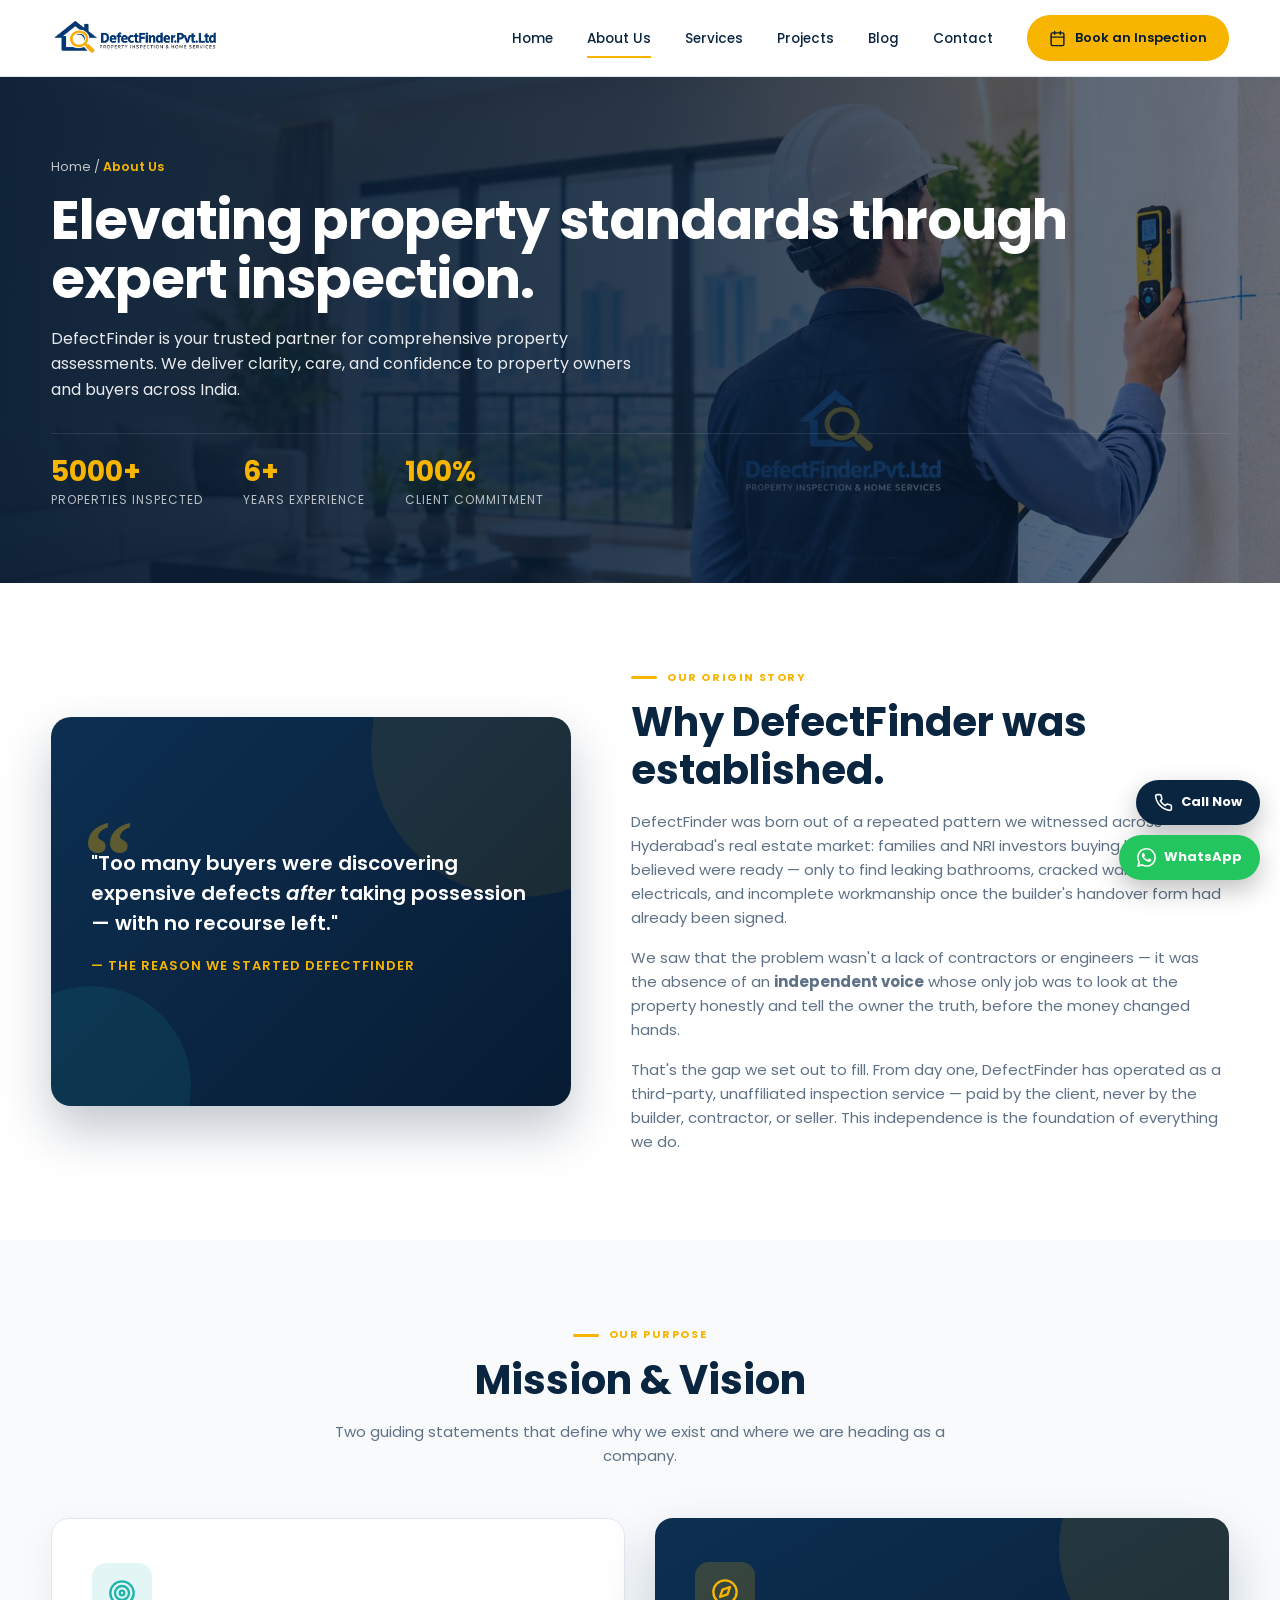
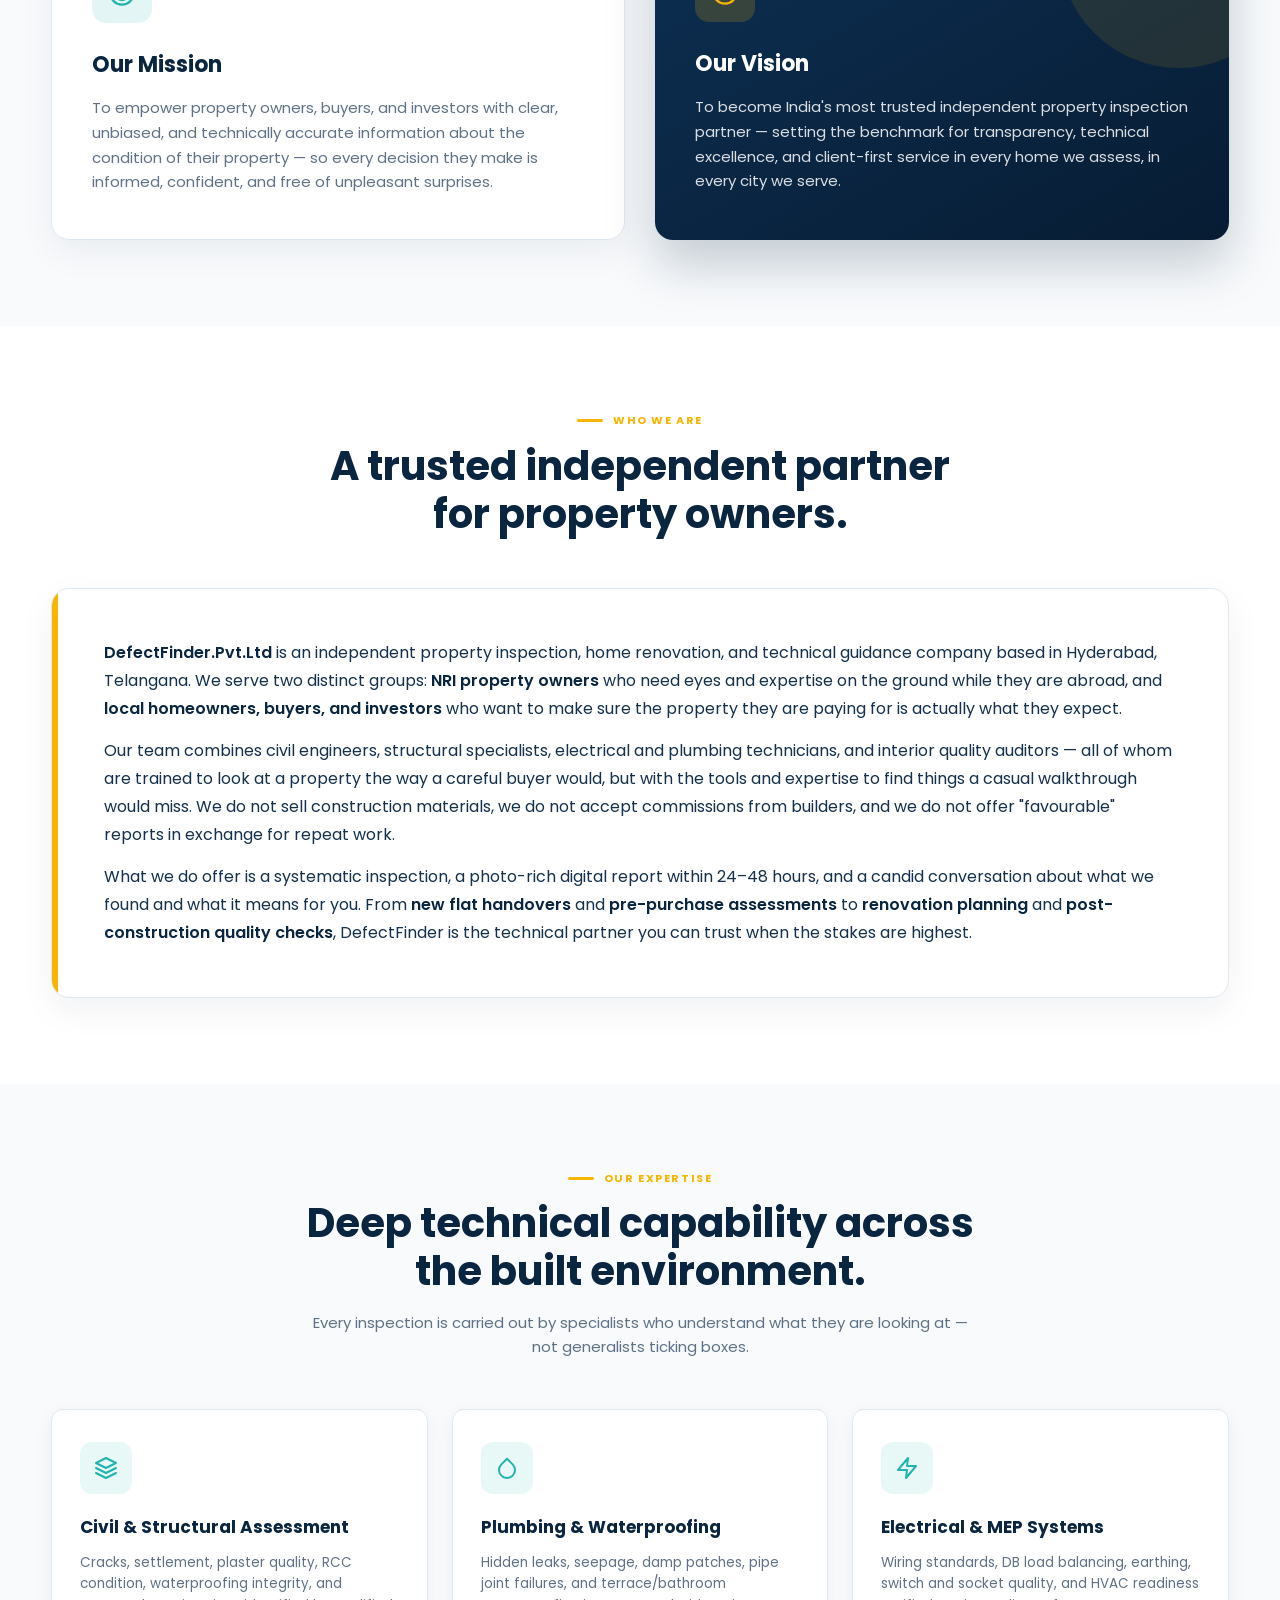
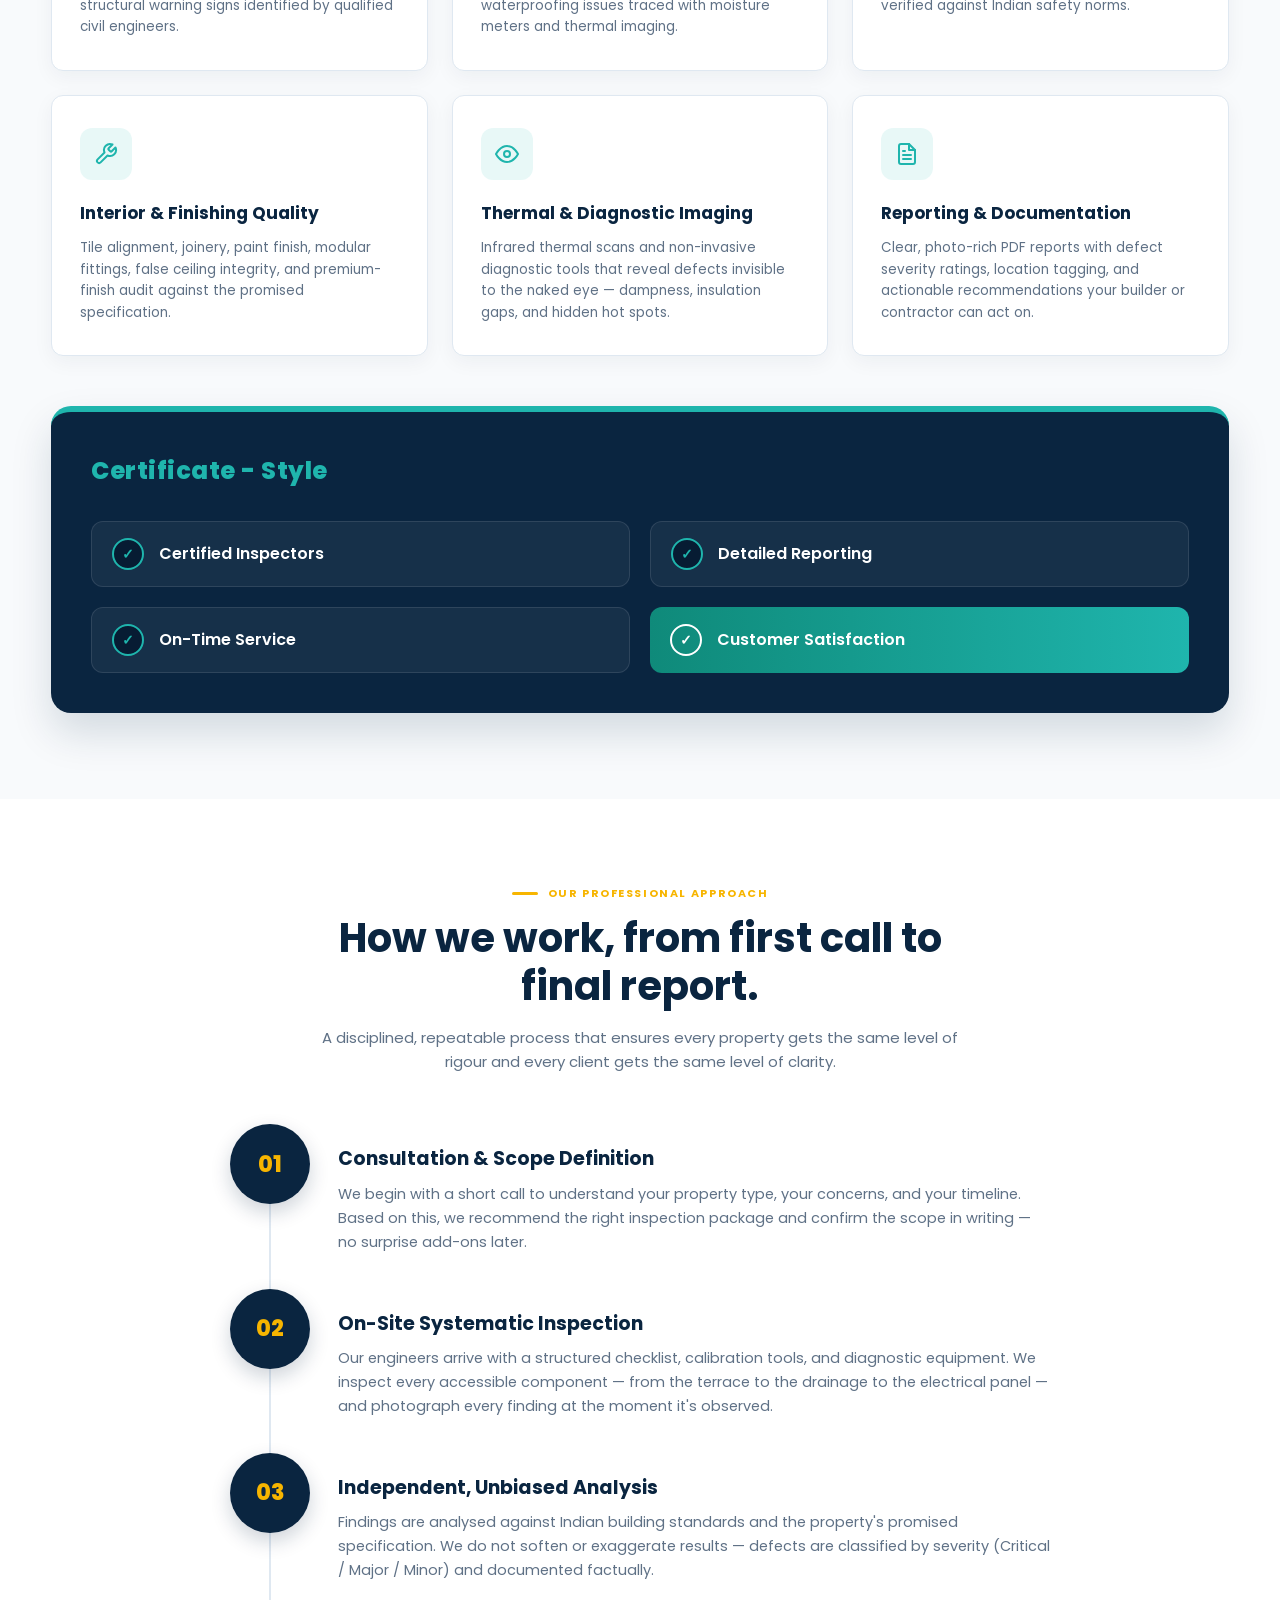
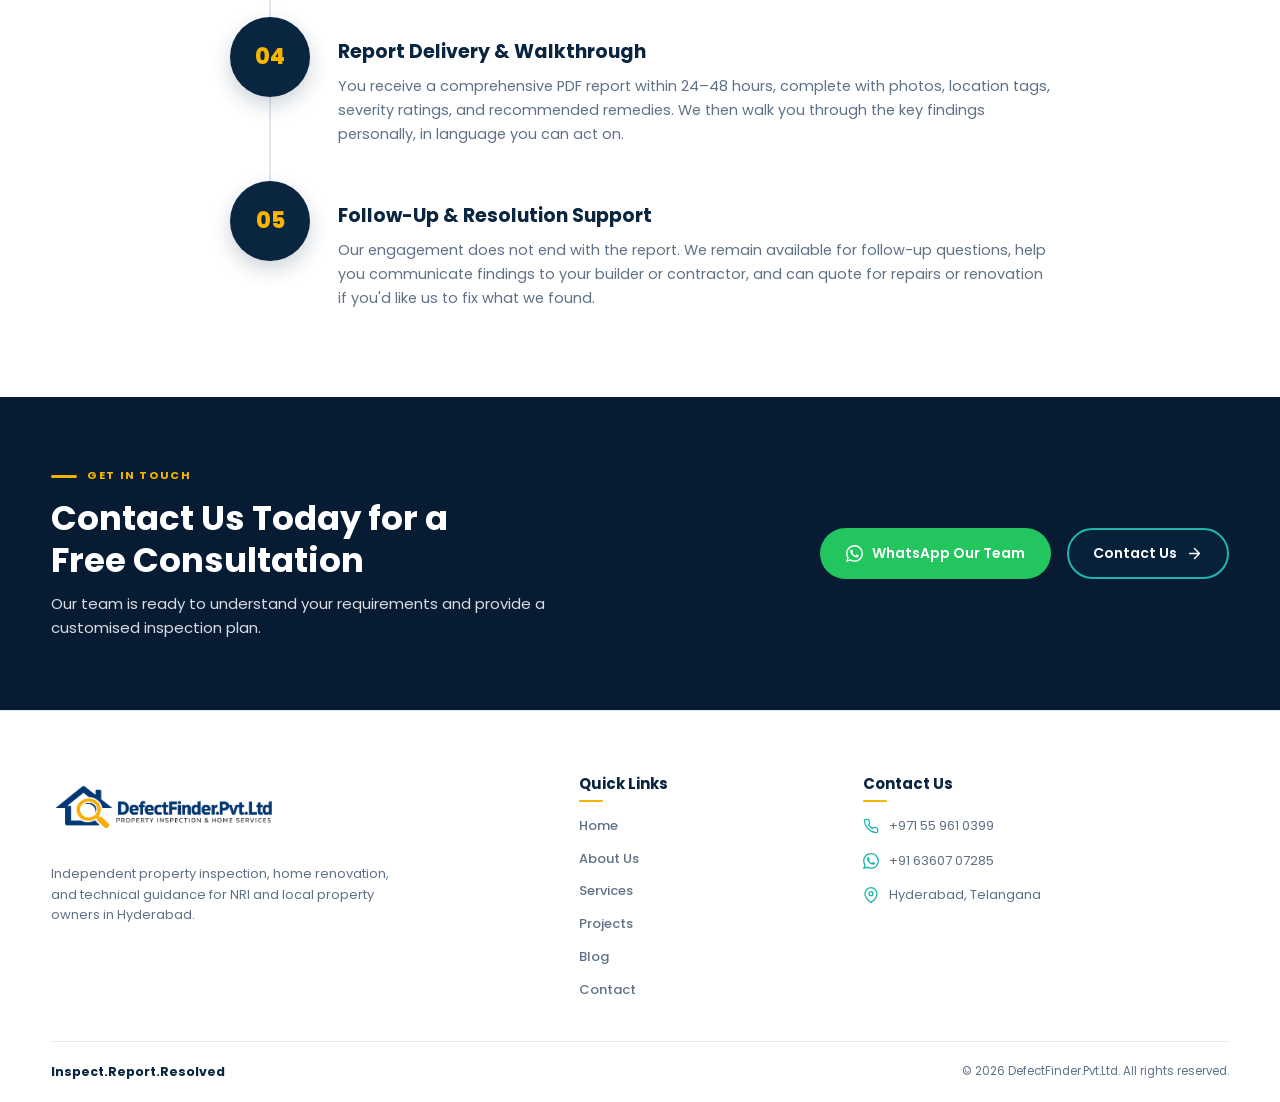
==== about.html @ a1ef995d "Update all pages: services cards, projects before/after images, contact consistency" ====
<!DOCTYPE html>
<html lang="en-IN">
<head>
  <meta charset="UTF-8">
  <meta name="viewport" content="width=device-width, initial-scale=1.0">
  <meta name="description" content="Learn about DefectFinder.in — our origin story, mission and vision, technical expertise, and professional inspection approach for NRI and local property owners in Hyderabad.">
  <meta name="theme-color" content="#0a2540">
  <title>About Us | DefectFinder.in</title>
  <link rel="canonical" href="https://defectfinder.in/about.html">
  <link rel="icon" href="assets/favicon.webp" type="image/webp">

  <!-- Open Graph -->
  <meta property="og:type" content="website">
  <meta property="og:site_name" content="DefectFinder.in">
  <meta property="og:title" content="About Us | DefectFinder.in">
  <meta property="og:description" content="Learn about DefectFinder.in, our history, our expert team, and our professional property inspection approach.">
  <meta property="og:url" content="https://defectfinder.in/about.html">
  <meta property="og:image" content="https://defectfinder.in/assets/hero.webp">
  <meta property="og:image:alt" content="DefectFinder property inspection team in Hyderabad">

  <!-- Twitter -->
  <meta name="twitter:card" content="summary_large_image">
  <meta name="twitter:title" content="About Us | DefectFinder.in">
  <meta name="twitter:description" content="Learn about DefectFinder.in, our history, our expert team, and our professional property inspection approach.">
  <meta name="twitter:image" content="https://defectfinder.in/assets/hero.webp">

  <link rel="preconnect" href="https://fonts.googleapis.com">
  <link rel="preconnect" href="https://fonts.gstatic.com" crossorigin>
  <link href="https://fonts.googleapis.com/css2?family=Poppins:wght@400;500;600;700;800&display=swap" rel="stylesheet">

  <!-- Structured data -->
  <script type="application/ld+json">
  {
    "@context": "https://schema.org",
    "@type": "AboutPage",
    "name": "About DefectFinder.in",
    "url": "https://defectfinder.in/about.html",
    "mainEntity": {
      "@type": "HomeAndConstructionBusiness",
      "name": "DefectFinder.in",
      "description": "Independent property inspection, home renovation, and technical guidance for NRI and local property owners in Hyderabad.",
      "url": "https://defectfinder.in/",
      "logo": "https://defectfinder.in/assets/logo.webp",
      "image": "https://defectfinder.in/assets/hero.webp",
      "telephone": ["+971559610399", "+916360707285"],
      "areaServed": { "@type": "City", "name": "Hyderabad" },
      "address": {
        "@type": "PostalAddress",
        "addressLocality": "Hyderabad",
        "addressRegion": "Telangana",
        "addressCountry": "IN"
      },
      "priceRange": "₹₹"
    }
  }
  </script>

  <style>
    :root {
      --navy: #0a2540;
      --navy-2: #0d2f52;
      --navy-dark: #071c33;
      --amber: #f7b500;
      --teal: #1fb5ad;
      --green: #0f9d58;
      --wa: #22c55e;
      --text: #14304d;
      --muted: #5f7186;
      --border: #dfe8f1;
      --soft: #f8fafc;
      --radius: 12px;
    }
    * { margin: 0; padding: 0; box-sizing: border-box; }
    html { scroll-behavior: smooth; scroll-padding-top: 80px; }
    body { font-family: "Poppins", "Segoe UI", Arial, sans-serif; color: var(--text); background: #fff; line-height: 1.6; overflow-x: hidden; }
    a { text-decoration: none; color: inherit; }
    img { max-width: 100%; display: block; height: auto; }
    ul { list-style: none; }
    button { font-family: inherit; }
    .container { width: min(1180px, 92%); margin: auto; }
    .ic { width: 1em; height: 1em; fill: none; stroke: currentColor; stroke-width: 2; stroke-linecap: round; stroke-linejoin: round; flex-shrink: 0; }
    :focus-visible { outline: 3px solid var(--amber); outline-offset: 2px; }

    /* Eyebrow */
    .eyebrow { display: flex; align-items: center; gap: 10px; font-size: 11px; font-weight: 700; letter-spacing: 1.6px; text-transform: uppercase; color: var(--amber); margin-bottom: 12px; }
    .eyebrow.center { justify-content: center; }
    .eyebrow::before { content: ""; width: 26px; height: 3px; border-radius: 3px; background: var(--amber); }

    /* BUTTONS */
    .btn { display: inline-flex; align-items: center; justify-content: center; gap: 9px; padding: 13px 24px; border-radius: 50px; font: 600 14px "Poppins", sans-serif; border: 2px solid transparent; cursor: pointer; transition: .25s; white-space: nowrap; }
    .btn .ic { font-size: 17px; }
    .btn-amber { background: var(--amber); color: var(--navy-dark); }
    .btn-amber:hover { background: #ffc933; transform: translateY(-2px); }
    .btn-outline { background: rgba(10,37,64,.55); color: #fff; border-color: var(--teal); }
    .btn-outline:hover { background: var(--teal); transform: translateY(-2px); }
    .btn-green { background: var(--wa); color: #fff; }
    .btn-green:hover { background: #16a34a; transform: translateY(-2px); }

    /* HEADER */
    .header { background: #fff; position: sticky; top: 0; z-index: 1000; border-bottom: 1px solid var(--border); }
    .nav-inner { height: 76px; display: flex; align-items: center; justify-content: space-between; gap: 20px; }
    .logo-img { height: 56px; width: auto; object-fit: contain; }
    .nav-links { display: flex; align-items: center; gap: 34px; }
    .nav-links a { color: var(--navy); font-size: 13.5px; font-weight: 500; padding: 8px 0; border-bottom: 2px solid transparent; transition: .25s; }
    .nav-links a:hover, .nav-links a.active { border-color: var(--amber); color: var(--navy); }
    .nav-cta { padding: 11px 20px; font-size: 13px; }
    .menu-toggle { display: none; background: transparent; border: 1px solid var(--border); color: var(--navy); width: 42px; height: 42px; border-radius: 8px; font-size: 22px; cursor: pointer; }

    /* PAGE HERO */
    .page-hero { position: relative; background: var(--navy) url('assets/hero.webp') right center / cover no-repeat; color: #fff; padding: 80px 0 74px; }
    .page-hero::before { content: ""; position: absolute; inset: 0; background: linear-gradient(90deg, rgba(7,28,51,.96) 0%, rgba(7,28,51,.85) 50%, rgba(7,28,51,.55) 100%); }
    .page-hero .container { position: relative; }
    .breadcrumbs { font-size: 12.5px; color: rgba(255,255,255,.75); margin-bottom: 14px; }
    .breadcrumbs a:hover { color: var(--amber); }
    .breadcrumbs span { color: var(--amber); font-weight: 600; }
    .page-hero h1 { font-size: clamp(36px, 5vw, 54px); font-weight: 700; letter-spacing: -1px; line-height: 1.1; margin-bottom: 16px; }
    .page-hero p { max-width: 600px; font-size: 16px; color: rgba(255,255,255,.9); margin-bottom: 24px; }

    .stats-row { display: flex; gap: 40px; margin-top: 30px; border-top: 1px solid rgba(255,255,255,0.1); padding-top: 24px; flex-wrap: wrap; }
    .stat-item h4 { font-size: 28px; font-weight: 700; color: var(--amber); line-height: 1; margin-bottom: 4px; }
    .stat-item p { font-size: 12px; color: rgba(255,255,255,0.7); margin: 0; text-transform: uppercase; letter-spacing: 1px; }

    .section { padding: 86px 0; }
    .section-soft { background: var(--soft); }
    h2.title { font-size: clamp(28px, 3.5vw, 40px); font-weight: 700; color: var(--navy); line-height: 1.2; margin-bottom: 16px; }

    /* SECTION HEAD */
    .section-head { max-width: 680px; margin: 0 auto 50px; text-align: center; }
    .section-head .eyebrow { justify-content: center; }
    .section-head p { color: var(--muted); font-size: 15px; margin-top: 12px; }

    /* ORIGIN STORY */
    .origin { display: grid; grid-template-columns: 1fr 1.15fr; gap: 60px; align-items: center; }
    .origin-visual { position: relative; border-radius: 20px; overflow: hidden; aspect-ratio: 4/3; background: linear-gradient(135deg, var(--navy-2), var(--navy-dark)); display: flex; align-items: center; justify-content: center; padding: 40px; box-shadow: 0 24px 50px rgba(10,37,64,.25); }
    .origin-visual::before { content: ""; position: absolute; width: 300px; height: 300px; border-radius: 50%; background: rgba(247,181,0,.08); top: -120px; right: -100px; }
    .origin-visual::after { content: ""; position: absolute; width: 200px; height: 200px; border-radius: 50%; background: rgba(31,181,173,.1); bottom: -80px; left: -60px; }
    .origin-quote { position: relative; color: #fff; font-size: 20px; font-weight: 600; line-height: 1.5; z-index: 2; }
    .origin-quote span { color: var(--amber); display: block; margin-top: 18px; font-size: 13px; font-weight: 600; letter-spacing: 1px; text-transform: uppercase; }
    .origin-quote::before { content: "\201C"; position: absolute; top: -42px; left: -8px; font-size: 100px; color: var(--amber); opacity: .35; font-family: Georgia, serif; line-height: 1; }
    .origin-body p { color: var(--muted); font-size: 15px; margin-top: 16px; }
    .origin-body p:first-of-type { margin-top: 0; }

    /* MISSION & VISION */
    .mv-grid { display: grid; grid-template-columns: 1fr 1fr; gap: 30px; margin-top: 40px; }
    .mv-card { position: relative; border-radius: 18px; padding: 44px 40px; overflow: hidden; transition: .3s; }
    .mv-card:hover { transform: translateY(-4px); }
    .mv-mission { background: #fff; border: 1px solid var(--border); box-shadow: 0 12px 35px rgba(10,37,64,.06); }
    .mv-mission .mv-icon { background: rgba(31,181,173,.12); color: var(--teal); }
    .mv-vision { background: linear-gradient(150deg, var(--navy-2), var(--navy-dark)); color: #fff; box-shadow: 0 24px 50px rgba(10,37,64,.22); }
    .mv-vision::before { content: ""; position: absolute; width: 240px; height: 240px; border-radius: 50%; background: rgba(247,181,0,.1); top: -90px; right: -70px; }
    .mv-vision .mv-icon { background: rgba(247,181,0,.18); color: var(--amber); position: relative; }
    .mv-icon { width: 60px; height: 60px; border-radius: 14px; display: grid; place-items: center; font-size: 28px; margin-bottom: 24px; }
    .mv-card h3 { font-size: 22px; font-weight: 700; margin-bottom: 14px; position: relative; }
    .mv-vision h3 { color: #fff; }
    .mv-mission h3 { color: var(--navy); }
    .mv-card p { font-size: 15px; line-height: 1.65; position: relative; }
    .mv-mission p { color: var(--muted); }
    .mv-vision p { color: rgba(255,255,255,.85); }

    /* INTRODUCTION */
    .intro-card { background: #fff; border: 1px solid var(--border); border-radius: 18px; padding: 50px 52px; box-shadow: 0 12px 35px rgba(10,37,64,.06); position: relative; overflow: hidden; }
    .intro-card::before { content: ""; position: absolute; top: 0; left: 0; width: 6px; height: 100%; background: var(--amber); }
    .intro-card p { color: var(--text); font-size: 16px; line-height: 1.75; margin-top: 14px; }
    .intro-card p:first-of-type { margin-top: 0; }
    .intro-card strong { color: var(--navy); font-weight: 600; }

    /* EXPERTISE */
    .expertise-grid { display: grid; grid-template-columns: repeat(3, 1fr); gap: 24px; margin-top: 40px; }
    .expertise-card { background: #fff; border: 1px solid var(--border); border-radius: var(--radius); padding: 32px 28px; transition: .3s; box-shadow: 0 6px 20px rgba(10,37,64,.05); }
    .expertise-card:hover { transform: translateY(-6px); box-shadow: 0 20px 40px rgba(10,37,64,.12); border-color: rgba(31,181,173,.5); }
    .expertise-icon { width: 52px; height: 52px; border-radius: 12px; background: rgba(31,181,173,.1); color: var(--teal); display: grid; place-items: center; font-size: 24px; margin-bottom: 20px; transition: .3s; }
    .expertise-card:hover .expertise-icon { background: var(--teal); color: #fff; }
    .expertise-card h3 { font-size: 17px; font-weight: 700; color: var(--navy); margin-bottom: 10px; }
    .expertise-card p { font-size: 13.5px; color: var(--muted); line-height: 1.6; }

    /* CERTIFICATE STYLE FEATURES */
    .cert-style-box { background: var(--navy); border-radius: 20px; padding: 40px; color: #fff; box-shadow: 0 20px 40px rgba(10,37,64,0.15); border-top: 6px solid var(--teal); margin-top: 50px; }
    .cert-style-box h2 { color: var(--teal); font-size: 24px; margin-bottom: 30px; font-weight: 800; letter-spacing: 0.5px; }
    .feature-bars { display: grid; grid-template-columns: 1fr 1fr; gap: 20px; }
    .feature-bar { display: flex; align-items: center; background: rgba(255, 255, 255, 0.05); padding: 16px 20px; border-radius: 12px; font-size: 16px; font-weight: 600; transition: background 0.3s; border: 1px solid rgba(255,255,255,0.1); }
    .feature-bar:hover { background: rgba(255, 255, 255, 0.1); }
    .feature-bar.highlight { background: linear-gradient(90deg, #0f8a7a 0%, var(--teal) 100%); border: none; }
    .feature-icon { width: 32px; height: 32px; background-color: var(--navy-dark); border: 2px solid var(--teal); border-radius: 50%; display: flex; justify-content: center; align-items: center; margin-right: 15px; color: var(--teal); font-size: 14px; font-weight: bold; flex-shrink: 0; }
    .feature-bar.highlight .feature-icon { background-color: transparent; border-color: #fff; color: #fff; }

    /* APPROACH */
    .approach-steps { max-width: 820px; margin: 40px auto 0; display: flex; flex-direction: column; gap: 0; }
    .approach-step { display: grid; grid-template-columns: 80px 1fr; gap: 28px; align-items: flex-start; position: relative; padding-bottom: 34px; }
    .approach-step:last-child { padding-bottom: 0; }
    .approach-step::before { content: ""; position: absolute; left: 39px; top: 68px; bottom: 0; width: 2px; background: var(--border); }
    .approach-step:last-child::before { display: none; }
    .approach-num { width: 80px; height: 80px; border-radius: 50%; background: var(--navy); color: var(--amber); display: grid; place-items: center; font-size: 22px; font-weight: 800; position: relative; z-index: 2; box-shadow: 0 8px 20px rgba(10,37,64,.2); flex-shrink: 0; }
    .approach-body h3 { font-size: 19px; font-weight: 700; color: var(--navy); margin-bottom: 8px; padding-top: 20px; }
    .approach-body p { font-size: 14.5px; color: var(--muted); line-height: 1.65; }

    /* CTA */
    .cta { position: relative; background: var(--navy-dark) url('assets/hyderabad.webp') right center / cover no-repeat; color: #fff; padding: 70px 0; overflow: hidden; }
    .cta::before { content: ""; position: absolute; inset: 0; background: linear-gradient(90deg, rgba(7,28,51,.98) 0%, rgba(7,28,51,.88) 55%, rgba(7,28,51,.4) 100%); }
    .cta-inner { position: relative; display: flex; align-items: center; justify-content: space-between; gap: 40px; flex-wrap: wrap; }
    .cta .eyebrow { color: var(--amber); }
    .cta h2 { font-size: clamp(26px, 3vw, 34px); font-weight: 700; line-height: 1.25; }
    .cta p { color: rgba(255,255,255,.85); font-size: 15px; margin-top: 10px; max-width: 500px; }
    .cta-buttons { display: flex; gap: 16px; flex-wrap: wrap; }

    /* FOOTER */
    .footer { background: linear-gradient(rgba(255,255,255,.94), rgba(255,255,255,.94)), url('assets/footer-bg.webp') center / cover no-repeat; color: var(--text); padding: 60px 0 20px; border-top: 1px solid var(--border); position: relative; }
    .footer-top { display: grid; grid-template-columns: 2fr 1fr 1.5fr; gap: 40px; margin-bottom: 40px; position: relative; z-index: 2; }
    .footer-brand .logo-img { height: 75px; margin-bottom: 18px; }
    .footer-brand p { font-size: 13px; color: var(--muted); line-height: 1.6; max-width: 340px; }
    .footer-col h4 { font-size: 15px; font-weight: 700; color: var(--navy); margin-bottom: 20px; position: relative; display: inline-block; }
    .footer-col h4::after { content: ""; position: absolute; left: 0; bottom: -6px; width: 24px; height: 2px; background: var(--amber); border-radius: 2px; }
    .footer-nav { display: flex; flex-direction: column; gap: 12px; }
    .footer-nav a { font-size: 13px; color: var(--muted); font-weight: 500; display: inline-flex; align-items: center; transition: .2s; }
    .footer-nav a:hover { color: var(--teal); transform: translateX(4px); }
    .footer-contact { display: flex; flex-direction: column; gap: 14px; }
    .footer-contact a { display: flex; align-items: flex-start; gap: 10px; font-size: 13px; color: var(--muted); transition: .2s; }
    .footer-contact a:hover { color: var(--teal); }
    .footer-contact .ic { font-size: 16px; color: var(--teal); margin-top: 2px; }
    .footer-bottom { border-top: 1px solid rgba(10,37,64,0.1); padding-top: 20px; display: flex; justify-content: space-between; align-items: center; flex-wrap: wrap; gap: 14px; position: relative; z-index: 2; }
    .footer-tag { font-size: 12.5px; font-weight: 700; color: var(--navy); }
    .footer-copy { font-size: 11.5px; color: var(--muted); }

    /* FLOATING */
    .fab-wrap { position: fixed; right: 20px; bottom: 20px; z-index: 1500; display: flex; flex-direction: column; gap: 10px; align-items: flex-end; }
    .fab { display: flex; align-items: center; gap: 8px; padding: 12px 18px; border-radius: 50px; font-weight: 700; font-size: 13px; color: #fff; box-shadow: 0 10px 26px rgba(0,0,0,.25); transition: .25s; }
    .fab:hover { transform: translateY(-3px); }
    .fab .ic { font-size: 19px; }
    .fab.wa { background: var(--wa); }
    .fab.call { background: var(--navy); }

    /* MODAL */
    dialog { border: 0; border-radius: 16px; padding: 0; width: min(640px, 94%); margin: auto; box-shadow: 0 30px 80px rgba(0,0,0,.35); max-height: 92vh; }
    dialog::backdrop { background: rgba(7,28,51,.65); backdrop-filter: blur(3px); }
    .modal-head { background: var(--navy); color: #fff; padding: 20px 26px; display: flex; justify-content: space-between; align-items: center; border-bottom: 4px solid var(--amber); }
    .modal-head h3 { font-size: 18px; }
    .modal-head p { font-size: 12px; color: rgba(255,255,255,.75); }
    .modal-close { background: transparent; border: 0; color: #fff; font-size: 26px; cursor: pointer; line-height: 1; }
    .booking-form { padding: 24px 26px 26px; display: grid; grid-template-columns: 1fr 1fr; gap: 16px; }
    .form-group { display: flex; flex-direction: column; gap: 6px; }
    .form-group.full { grid-column: 1 / -1; }
    .form-group label { font-size: 12.5px; font-weight: 600; color: var(--navy); }
    .form-group input, .form-group select, .form-group textarea { width: 100%; padding: 11px 12px; border: 1px solid var(--border); border-radius: 8px; font: inherit; font-size: 13.5px; outline: none; transition: .2s; }
    .form-group input:focus, .form-group select:focus, .form-group textarea:focus { border-color: var(--amber); box-shadow: 0 0 0 3px rgba(247,181,0,.18); }
    .booking-form .btn { grid-column: 1 / -1; border-radius: 10px; }
    .form-note { grid-column: 1 / -1; text-align: center; font-size: 11px; color: var(--muted); }

    /* RESPONSIVE */
    @media (max-width: 1050px) {
      .origin { grid-template-columns: 1fr; gap: 40px; }
      .expertise-grid { grid-template-columns: repeat(2, 1fr); }
      .mv-grid { grid-template-columns: 1fr; }
      .intro-card { padding: 38px 32px; }
      .feature-bars { grid-template-columns: 1fr; }
    }
    @media (max-width: 860px) {
      .menu-toggle { display: block; }
      .nav-links { position: absolute; top: 100%; left: 0; width: 100%; background: #fff; border-bottom: 1px solid var(--border); flex-direction: column; align-items: flex-start; gap: 4px; padding: 14px 5% 20px; display: none; box-shadow: 0 10px 20px rgba(0,0,0,0.05); }
      .nav-links.show { display: flex; }
      .nav-links li { width: 100%; }
      .nav-links a { display: inline-block; }
      .footer-top { grid-template-columns: 1fr; gap: 30px; }
      .footer-bottom { flex-direction: column; text-align: center; justify-content: center; }
    }
    @media (max-width: 620px) {
      .section { padding: 60px 0; }
      .expertise-grid { grid-template-columns: 1fr; }
      .booking-form { grid-template-columns: 1fr; }
      .cta-buttons { flex-direction: column; width: 100%; }
      .cta-buttons .btn { width: 100%; }
      .fab span { display: none; }
      .fab { padding: 13px; }
      .approach-step { grid-template-columns: 60px 1fr; gap: 18px; }
      .approach-num { width: 60px; height: 60px; font-size: 18px; }
      .approach-step::before { left: 29px; top: 54px; }
      .approach-body h3 { padding-top: 12px; font-size: 17px; }
      .mv-card { padding: 34px 26px; }
      .intro-card { padding: 32px 24px; }
    }
    @media (prefers-reduced-motion: reduce) { * { transition: none !important; scroll-behavior: auto !important; } }
  </style>
</head>

<body>
  <!-- ICON SPRITE -->
  <svg width="0" height="0" style="position:absolute" aria-hidden="true">
    <symbol id="i-calendar" viewBox="0 0 24 24"><rect x="3" y="4" width="18" height="18" rx="2"/><path d="M16 2v4M8 2v4M3 10h18"/></symbol>
    <symbol id="i-tool" viewBox="0 0 24 24"><path d="M14.7 6.3a1 1 0 0 0 0 1.4l1.6 1.6a1 1 0 0 0 1.4 0l3.77-3.77a6 6 0 0 1-7.94 7.94l-6.91 6.91a2.12 2.12 0 0 1-3-3l6.91-6.91a6 6 0 0 1 7.94-7.94z"/></symbol>
    <symbol id="i-file" viewBox="0 0 24 24"><path d="M14 2H6a2 2 0 0 0-2 2v16a2 2 0 0 0 2 2h12a2 2 0 0 0 2-2V8z"/><path d="M14 2v6h6M16 13H8M16 17H8M10 9H8"/></symbol>
    <symbol id="i-arrow" viewBox="0 0 24 24"><path d="M5 12h14M12 5l7 7-7 7"/></symbol>
    <symbol id="i-check" viewBox="0 0 24 24"><path d="M20 6L9 17l-5-5"/></symbol>
    <symbol id="i-pin" viewBox="0 0 24 24"><path d="M21 10c0 7-9 13-9 13s-9-6-9-13a9 9 0 0 1 18 0z"/><circle cx="12" cy="10" r="3"/></symbol>
    <symbol id="i-phone" viewBox="0 0 24 24"><path d="M22 16.92v3a2 2 0 0 1-2.18 2 19.79 19.79 0 0 1-8.63-3.07 19.5 19.5 0 0 1-6-6 19.79 19.79 0 0 1-3.07-8.67A2 2 0 0 1 4.11 2h3a2 2 0 0 1 2 1.72 12.84 12.84 0 0 0 .7 2.81 2 2 0 0 1-.45 2.11L8.09 9.91a16 16 0 0 0 6 6l1.27-1.27a2 2 0 0 1 2.11-.45 12.84 12.84 0 0 0 2.81.7A2 2 0 0 1 22 16.92z"/></symbol>
    <symbol id="i-wa" viewBox="0 0 24 24"><path d="M17.472 14.382c-.297-.149-1.758-.867-2.03-.967-.273-.099-.471-.148-.67.15-.197.297-.767.966-.94 1.164-.173.199-.347.223-.644.075-.297-.15-1.255-.463-2.39-1.475-.883-.788-1.48-1.761-1.653-2.059-.173-.297-.018-.458.13-.606.134-.133.298-.347.446-.52.149-.174.198-.298.298-.497.099-.198.05-.371-.025-.52-.075-.149-.669-1.612-.916-2.207-.242-.579-.487-.5-.669-.51a12.8 12.8 0 0 0-.57-.01c-.198 0-.52.074-.792.372-.272.297-1.04 1.016-1.04 2.479 0 1.462 1.065 2.875 1.213 3.074.149.198 2.096 3.2 5.077 4.487.709.306 1.262.489 1.694.625.712.227 1.36.195 1.871.118.571-.085 1.758-.719 2.006-1.413.248-.694.248-1.289.173-1.413-.074-.124-.272-.198-.57-.347m-5.421 7.403h-.004a9.87 9.87 0 0 1-5.031-1.378l-.361-.214-3.741.982.998-3.648-.235-.374a9.86 9.86 0 0 1-1.51-5.26c.001-5.45 4.436-9.884 9.888-9.884 2.64 0 5.122 1.03 6.988 2.898a9.82 9.82 0 0 1 2.893 6.994c-.003 5.45-4.437 9.884-9.885 9.884m8.413-18.297A11.815 11.815 0 0 0 12.05 0C5.495 0 .16 5.335.157 11.892c0 2.096.547 4.142 1.588 5.945L.057 24l6.305-1.654a11.882 11.882 0 0 0 5.683 1.448h.005c6.554 0 11.89-5.335 11.893-11.893a11.821 11.821 0 0 0-3.48-8.413Z" fill="currentColor" stroke="none"/></symbol>
    <symbol id="i-target" viewBox="0 0 24 24"><circle cx="12" cy="12" r="10"/><circle cx="12" cy="12" r="6"/><circle cx="12" cy="12" r="2"/></symbol>
    <symbol id="i-compass" viewBox="0 0 24 24"><circle cx="12" cy="12" r="10"/><polygon points="16.24 7.76 14.12 14.12 7.76 16.24 9.88 9.88 16.24 7.76"/></symbol>
    <symbol id="i-droplet" viewBox="0 0 24 24"><path d="M12 2.69l5.66 5.66a8 8 0 1 1-11.31 0z"/></symbol>
    <symbol id="i-layers" viewBox="0 0 24 24"><polygon points="12 2 2 7 12 12 22 7 12 2"/><polyline points="2 17 12 22 22 17"/><polyline points="2 12 12 17 22 12"/></symbol>
    <symbol id="i-lightning" viewBox="0 0 24 24"><path d="M13 2L3 14h9l-1 8 10-12h-9l1-8z"/></symbol>
    <symbol id="i-eye" viewBox="0 0 24 24"><path d="M1 12s4-8 11-8 11 8 11 8-4 8-11 8-11-8-11-8z"/><circle cx="12" cy="12" r="3"/></symbol>
  </svg>

  <!-- HEADER -->
  <header class="header">
    <div class="container nav-inner">
      <a href="index.html" aria-label="DefectFinder.in home">
        <img src="assets/logo.webp" alt="DefectFinder.in" class="logo-img" width="140" height="56">
      </a>
      <button class="menu-toggle" id="menuToggle" aria-label="Open navigation" aria-expanded="false" aria-controls="navLinks">☰</button>
      <ul class="nav-links" id="navLinks">
        <li><a href="index.html">Home</a></li>
        <li><a href="about.html" class="active">About Us</a></li>
        <li><a href="services.html">Services</a></li>
        <li><a href="projects.html">Projects</a></li>
        <li><a href="blog.html">Blog</a></li>
        <li><a href="contact.html">Contact</a></li>
        <li><button type="button" class="btn btn-amber nav-cta" data-book><svg class="ic"><use href="#i-calendar"/></svg> Book an Inspection</button></li>
      </ul>
    </div>
  </header>

  <noscript>
    <div style="background:#fff9e6;border-bottom:1px solid #f7b500;padding:12px 16px;text-align:center;font-size:13px;color:#0a2540;">
      JavaScript is disabled. For bookings, please call <a href="tel:+971559610399" style="text-decoration:underline;font-weight:700;">+971 55 961 0399</a> or
      <a href="https://wa.me/971559610399?text=Hello%20DefectFinder!" style="text-decoration:underline;font-weight:700;" target="_blank" rel="noopener">message us on WhatsApp</a>.
    </div>
  </noscript>

  <main>
    <!-- PAGE HERO -->
    <section class="page-hero">
      <div class="container">
        <div class="breadcrumbs"><a href="index.html">Home</a> / <span>About Us</span></div>
        <h1>Elevating property standards through expert inspection.</h1>
        <p>DefectFinder is your trusted partner for comprehensive property assessments. We deliver clarity, care, and confidence to property owners and buyers across India.</p>

        <div class="stats-row">
          <div class="stat-item"><h4>5000+</h4><p>Properties Inspected</p></div>
          <div class="stat-item"><h4>6+</h4><p>Years Experience</p></div>
          <div class="stat-item"><h4>100%</h4><p>Client Commitment</p></div>
        </div>
      </div>
    </section>

    <!-- ORIGIN STORY -->
    <section class="section" id="origin">
      <div class="container origin">
        <div class="origin-visual" aria-hidden="true">
          <div class="origin-quote">
            "Too many buyers were discovering expensive defects <em>after</em> taking possession — with no recourse left."
            <span>— The reason we started DefectFinder</span>
          </div>
        </div>

        <div class="origin-body">
          <div class="eyebrow">Our Origin Story</div>
          <h2 class="title">Why DefectFinder was established.</h2>
          <p>DefectFinder was born out of a repeated pattern we witnessed across Hyderabad's real estate market: families and NRI investors buying homes they believed were ready — only to find leaking bathrooms, cracked walls, faulty electricals, and incomplete workmanship once the builder's handover form had already been signed.</p>
          <p>We saw that the problem wasn't a lack of contractors or engineers — it was the absence of an <strong>independent voice</strong> whose only job was to look at the property honestly and tell the owner the truth, before the money changed hands.</p>
          <p>That's the gap we set out to fill. From day one, DefectFinder has operated as a third-party, unaffiliated inspection service — paid by the client, never by the builder, contractor, or seller. This independence is the foundation of everything we do.</p>
        </div>
      </div>
    </section>

    <!-- MISSION & VISION -->
    <section class="section section-soft" id="mission-vision">
      <div class="container">
        <div class="section-head">
          <div class="eyebrow">Our Purpose</div>
          <h2 class="title">Mission &amp; Vision</h2>
          <p>Two guiding statements that define why we exist and where we are heading as a company.</p>
        </div>

        <div class="mv-grid">
          <article class="mv-card mv-mission">
            <div class="mv-icon"><svg class="ic"><use href="#i-target"/></svg></div>
            <h3>Our Mission</h3>
            <p>To empower property owners, buyers, and investors with clear, unbiased, and technically accurate information about the condition of their property — so every decision they make is informed, confident, and free of unpleasant surprises.</p>
          </article>

          <article class="mv-card mv-vision">
            <div class="mv-icon"><svg class="ic"><use href="#i-compass"/></svg></div>
            <h3>Our Vision</h3>
            <p>To become India's most trusted independent property inspection partner — setting the benchmark for transparency, technical excellence, and client-first service in every home we assess, in every city we serve.</p>
          </article>
        </div>
      </div>
    </section>

    <!-- COMPANY INTRODUCTION -->
    <section class="section" id="introduction">
      <div class="container">
        <div class="section-head">
          <div class="eyebrow">Who We Are</div>
          <h2 class="title">A trusted independent partner for property owners.</h2>
        </div>

        <div class="intro-card">
          <p><strong>DefectFinder.Pvt.Ltd</strong> is an independent property inspection, home renovation, and technical guidance company based in Hyderabad, Telangana. We serve two distinct groups: <strong>NRI property owners</strong> who need eyes and expertise on the ground while they are abroad, and <strong>local homeowners, buyers, and investors</strong> who want to make sure the property they are paying for is actually what they expect.</p>
          <p>Our team combines civil engineers, structural specialists, electrical and plumbing technicians, and interior quality auditors — all of whom are trained to look at a property the way a careful buyer would, but with the tools and expertise to find things a casual walkthrough would miss. We do not sell construction materials, we do not accept commissions from builders, and we do not offer "favourable" reports in exchange for repeat work.</p>
          <p>What we do offer is a systematic inspection, a photo-rich digital report within 24–48 hours, and a candid conversation about what we found and what it means for you. From <strong>new flat handovers</strong> and <strong>pre-purchase assessments</strong> to <strong>renovation planning</strong> and <strong>post-construction quality checks</strong>, DefectFinder is the technical partner you can trust when the stakes are highest.</p>
        </div>
      </div>
    </section>

    <!-- EXPERTISE -->
    <section class="section section-soft" id="expertise">
      <div class="container">
        <div class="section-head">
          <div class="eyebrow">Our Expertise</div>
          <h2 class="title">Deep technical capability across the built environment.</h2>
          <p>Every inspection is carried out by specialists who understand what they are looking at — not generalists ticking boxes.</p>
        </div>

        <div class="expertise-grid">
          <article class="expertise-card">
            <div class="expertise-icon"><svg class="ic"><use href="#i-layers"/></svg></div>
            <h3>Civil &amp; Structural Assessment</h3>
            <p>Cracks, settlement, plaster quality, RCC condition, waterproofing integrity, and structural warning signs identified by qualified civil engineers.</p>
          </article>

          <article class="expertise-card">
            <div class="expertise-icon"><svg class="ic"><use href="#i-droplet"/></svg></div>
            <h3>Plumbing &amp; Waterproofing</h3>
            <p>Hidden leaks, seepage, damp patches, pipe joint failures, and terrace/bathroom waterproofing issues traced with moisture meters and thermal imaging.</p>
          </article>

          <article class="expertise-card">
            <div class="expertise-icon"><svg class="ic"><use href="#i-lightning"/></svg></div>
            <h3>Electrical &amp; MEP Systems</h3>
            <p>Wiring standards, DB load balancing, earthing, switch and socket quality, and HVAC readiness verified against Indian safety norms.</p>
          </article>

          <article class="expertise-card">
            <div class="expertise-icon"><svg class="ic"><use href="#i-tool"/></svg></div>
            <h3>Interior &amp; Finishing Quality</h3>
            <p>Tile alignment, joinery, paint finish, modular fittings, false ceiling integrity, and premium-finish audit against the promised specification.</p>
          </article>

          <article class="expertise-card">
            <div class="expertise-icon"><svg class="ic"><use href="#i-eye"/></svg></div>
            <h3>Thermal &amp; Diagnostic Imaging</h3>
            <p>Infrared thermal scans and non-invasive diagnostic tools that reveal defects invisible to the naked eye — dampness, insulation gaps, and hidden hot spots.</p>
          </article>

          <article class="expertise-card">
            <div class="expertise-icon"><svg class="ic"><use href="#i-file"/></svg></div>
            <h3>Reporting &amp; Documentation</h3>
            <p>Clear, photo-rich PDF reports with defect severity ratings, location tagging, and actionable recommendations your builder or contractor can act on.</p>
          </article>
        </div>

        <!-- CERTIFICATE STYLE SECTION (Added to match Flyer) -->
        <div class="cert-style-box">
          <h2>Certificate - Style</h2>
          <div class="feature-bars">
            <div class="feature-bar">
              <div class="feature-icon">✓</div>
              Certified Inspectors
            </div>
            <div class="feature-bar">
              <div class="feature-icon">✓</div>
              Detailed Reporting
            </div>
            <div class="feature-bar">
              <div class="feature-icon">✓</div>
              On-Time Service
            </div>
            <div class="feature-bar highlight">
              <div class="feature-icon">✓</div>
              Customer Satisfaction
            </div>
          </div>
        </div>

      </div>
    </section>

    <!-- PROFESSIONAL APPROACH -->
    <section class="section" id="approach">
      <div class="container">
        <div class="section-head">
          <div class="eyebrow">Our Professional Approach</div>
          <h2 class="title">How we work, from first call to final report.</h2>
          <p>A disciplined, repeatable process that ensures every property gets the same level of rigour and every client gets the same level of clarity.</p>
        </div>

        <div class="approach-steps">
          <div class="approach-step">
            <div class="approach-num">01</div>
            <div class="approach-body">
              <h3>Consultation &amp; Scope Definition</h3>
              <p>We begin with a short call to understand your property type, your concerns, and your timeline. Based on this, we recommend the right inspection package and confirm the scope in writing — no surprise add-ons later.</p>
            </div>
          </div>

          <div class="approach-step">
            <div class="approach-num">02</div>
            <div class="approach-body">
              <h3>On-Site Systematic Inspection</h3>
              <p>Our engineers arrive with a structured checklist, calibration tools, and diagnostic equipment. We inspect every accessible component — from the terrace to the drainage to the electrical panel — and photograph every finding at the moment it's observed.</p>
            </div>
          </div>

          <div class="approach-step">
            <div class="approach-num">03</div>
            <div class="approach-body">
              <h3>Independent, Unbiased Analysis</h3>
              <p>Findings are analysed against Indian building standards and the property's promised specification. We do not soften or exaggerate results — defects are classified by severity (Critical / Major / Minor) and documented factually.</p>
            </div>
          </div>

          <div class="approach-step">
            <div class="approach-num">04</div>
            <div class="approach-body">
              <h3>Report Delivery &amp; Walkthrough</h3>
              <p>You receive a comprehensive PDF report within 24–48 hours, complete with photos, location tags, severity ratings, and recommended remedies. We then walk you through the key findings personally, in language you can act on.</p>
            </div>
          </div>

          <div class="approach-step">
            <div class="approach-num">05</div>
            <div class="approach-body">
              <h3>Follow-Up &amp; Resolution Support</h3>
              <p>Our engagement does not end with the report. We remain available for follow-up questions, help you communicate findings to your builder or contractor, and can quote for repairs or renovation if you'd like us to fix what we found.</p>
            </div>
          </div>
        </div>
      </div>
    </section>

    <!-- CTA -->
    <section class="cta">
      <div class="container cta-inner">
        <div>
          <div class="eyebrow">Get In Touch</div>
          <h2>Contact Us Today for a<br>Free Consultation</h2>
          <p>Our team is ready to understand your requirements and provide a customised inspection plan.</p>
        </div>
        <div class="cta-buttons">
          <a class="btn btn-green" href="https://wa.me/971559610399?text=Hello%20DefectFinder!%20I%20would%20like%20a%20free%20consultation." target="_blank" rel="noopener"><svg class="ic"><use href="#i-wa"/></svg> WhatsApp Our Team</a>
          <a class="btn btn-outline" href="contact.html">Contact Us <svg class="ic"><use href="#i-arrow"/></svg></a>
        </div>
      </div>
    </section>
  </main>

  <!-- FOOTER -->
  <footer class="footer">
    <div class="container">
      <div class="footer-top">
        <div class="footer-col footer-brand">
          <a href="index.html" aria-label="DefectFinder.in home">
            <img src="assets/logo.webp" alt="DefectFinder.in" class="logo-img" width="188" height="75" loading="lazy">
          </a>
          <p>Independent property inspection, home renovation, and technical guidance for NRI and local property owners in Hyderabad.</p>
        </div>

        <div class="footer-col">
          <h4>Quick Links</h4>
          <nav class="footer-nav" aria-label="Footer Navigation">
            <a href="index.html">Home</a>
            <a href="about.html">About Us</a>
            <a href="services.html">Services</a>
            <a href="projects.html">Projects</a>
            <a href="blog.html">Blog</a>
            <a href="contact.html">Contact</a>
          </nav>
        </div>

        <div class="footer-col">
          <h4>Contact Us</h4>
          <div class="footer-contact">
            <a href="tel:+971559610399"><svg class="ic"><use href="#i-phone"/></svg>+971 55 961 0399</a>
            <a href="https://wa.me/916360707285?text=Hello%20DefectFinder!" target="_blank" rel="noopener"><svg class="ic"><use href="#i-wa"/></svg> +91 63607 07285</a>
            <a href="contact.html"><svg class="ic"><use href="#i-pin"/></svg> Hyderabad, Telangana</a>
          </div>
        </div>
      </div>

      <div class="footer-bottom">
        <span class="footer-tag">Inspect.Report.Resolved</span>
        <p class="footer-copy">© <span id="currentYear"></span> DefectFinder.Pvt.Ltd. All rights reserved.</p>
      </div>
    </div>
  </footer>

  <!-- FLOATING ACTIONS -->
  <div class="fab-wrap">
    <a class="fab call" href="tel:+971559610399" aria-label="Call DefectFinder"><svg class="ic"><use href="#i-phone"/></svg><span>Call Now</span></a>
    <a class="fab wa" href="https://wa.me/971559610399?text=Hello%20DefectFinder!%20I%20would%20like%20a%20free%20consultation." target="_blank" rel="noopener" aria-label="Chat on WhatsApp"><svg class="ic"><use href="#i-wa"/></svg><span>WhatsApp</span></a>
  </div>

  <!-- BOOKING MODAL -->
  <dialog id="bookModal" aria-labelledby="bookTitle">
    <div class="modal-head">
      <div>
        <h3 id="bookTitle">Book your property inspection</h3>
        <p>Your request opens in WhatsApp so our team can reply quickly.</p>
      </div>
      <button type="button" class="modal-close" data-close aria-label="Close">×</button>
    </div>
    <form class="booking-form" id="inspectionForm">
      <div class="form-group"><label for="name">Full Name *</label><input type="text" id="name" name="name" placeholder="Enter your full name" required autocomplete="name"></div>
      <div class="form-group"><label for="phone">Phone Number *</label><input type="tel" id="phone" name="phone" placeholder="Enter your phone number" required autocomplete="tel" pattern="[0-9+()\-\s]{7,20}"></div>
      <div class="form-group"><label for="email">Email Address</label><input type="email" id="email" name="email" placeholder="Enter your email" autocomplete="email"></div>
      
      <!-- Updated Dropdown to match flyer services -->
      <div class="form-group">
        <label for="inspectionType">Service *</label>
        <select id="inspectionType" name="inspectionType" required>
          <option value="">Select a service</option>
          <option value="Home Inspection">Home Inspection</option>
          <option value="Building Defect Report">Building Defect Report</option>
          <option value="Water Leak Detection">Water Leak Detection</option>
          <option value="Electrical Inspection">Electrical Inspection</option>
          <option value="Plumbing Inspection">Plumbing Inspection</option>
          <option value="Roof Inspection">Roof Inspection</option>
          <option value="Thermal Scanning">Thermal Scanning</option>
          <option value="Maintenance Consultation">Maintenance Consultation</option>
          <option value="New Flat Handover Inspection">New Flat Handover Inspection</option>
          <option value="Tenant Move-In / Move-Out Check">Tenant Move-In / Move-Out Check</option>
          <option value="Home Renovation">Home Renovation</option>
          <option value="Other">Other</option>
        </select>
      </div>

      <div class="form-group">
        <label for="propertyType">Property Type *</label>
        <select id="propertyType" name="propertyType" required>
          <option value="">Select property type</option>
          <option value="2 BHK">2 BHK</option>
          <option value="3 BHK">3 BHK</option>
          <option value="4 BHK / Villa">4 BHK / Villa</option>
          <option value="Commercial Property">Commercial Property</option>
          <option value="Other">Other</option>
        </select>
      </div>
      <div class="form-group"><label for="date">Preferred Date</label><input type="date" id="date" name="date"></div>
      <div class="form-group full"><label for="location">Property Location *</label><input type="text" id="location" name="location" placeholder="Enter exact property location (e.g. Hyderabad)" required autocomplete="address-level2"></div>
      <div class="form-group full"><label for="message">Additional Details</label><textarea id="message" name="message" rows="3" placeholder="Tell us about your requirements or specific concerns..."></textarea></div>
      <button type="submit" class="btn btn-amber">Submit Inspection Request <svg class="ic"><use href="#i-arrow"/></svg></button>
      <p class="form-note">Your information will be used only to respond to your enquiry.</p>
    </form>
  </dialog>

  <script>
    (function () {
      "use strict";

      var BOOKING_WA = "971559610399";

      var menuToggle = document.getElementById("menuToggle");
      var navLinks = document.getElementById("navLinks");
      var modal = document.getElementById("bookModal");
      var form = document.getElementById("inspectionForm");
      var dateInput = document.getElementById("date");

      function closeMenu() {
        if (!navLinks) return;
        navLinks.classList.remove("show");
        if (menuToggle) {
          menuToggle.innerHTML = "☰";
          menuToggle.setAttribute("aria-expanded", "false");
          menuToggle.setAttribute("aria-label", "Open navigation");
        }
      }
      if (menuToggle && navLinks) {
        menuToggle.addEventListener("click", function () {
          var open = !navLinks.classList.contains("show");
          navLinks.classList.toggle("show", open);
          menuToggle.innerHTML = open ? "✕" : "☰";
          menuToggle.setAttribute("aria-expanded", String(open));
          menuToggle.setAttribute("aria-label", open ? "Close navigation" : "Open navigation");
        });
        navLinks.querySelectorAll("a").forEach(function (l) {
          l.addEventListener("click", closeMenu);
        });
      }

      if (dateInput) {
        var t = new Date();
        var pad = function (n) { return String(n).padStart(2, "0"); };
        dateInput.min = t.getFullYear() + "-" + pad(t.getMonth() + 1) + "-" + pad(t.getDate());
      }

      function safeShow(dlg) {
        if (!dlg || typeof dlg.showModal !== "function") return;
        if (dlg.open) return;
        document.querySelectorAll("dialog[open]").forEach(function (d) {
          if (d !== dlg) d.close();
        });
        dlg.showModal();
      }

      document.querySelectorAll("[data-book]").forEach(function (el) {
        el.addEventListener("click", function () {
          closeMenu();
          safeShow(modal);
        });
      });

      if (modal) {
        modal.addEventListener("click", function (e) { if (e.target === modal) modal.close(); });
        modal.querySelectorAll("[data-close]").forEach(function (b) {
          b.addEventListener("click", function () { modal.close(); });
        });
      }

      if (form) {
        form.addEventListener("submit", function (e) {
          e.preventDefault();
          if (!form.checkValidity()) { form.reportValidity(); return; }
          var d = new FormData(form);
          var msg =
            "Hello DefectFinder! I would like to book an inspection.\n\n" +
            "*Name:* " + (d.get("name") || "") + "\n" +
            "*Phone:* " + (d.get("phone") || "") + "\n" +
            "*Email:* " + (d.get("email") || "Not provided") + "\n" +
            "*Service:* " + (d.get("inspectionType") || "") + "\n" +
            "*Property Type:* " + (d.get("propertyType") || "") + "\n" +
            "*Preferred Date:* " + (d.get("date") || "Flexible") + "\n" +
            "*Location:* " + (d.get("location") || "") + "\n" +
            "*Additional Details:* " + (d.get("message") || "No additional details");
          window.open("https://wa.me/" + BOOKING_WA + "?text=" + encodeURIComponent(msg), "_blank");
          form.reset();
          modal.close();
        });
      }

      var yearEl = document.getElementById("currentYear");
      if (yearEl) yearEl.textContent = new Date().getFullYear();
    })();
  </script>
</body>
</html>
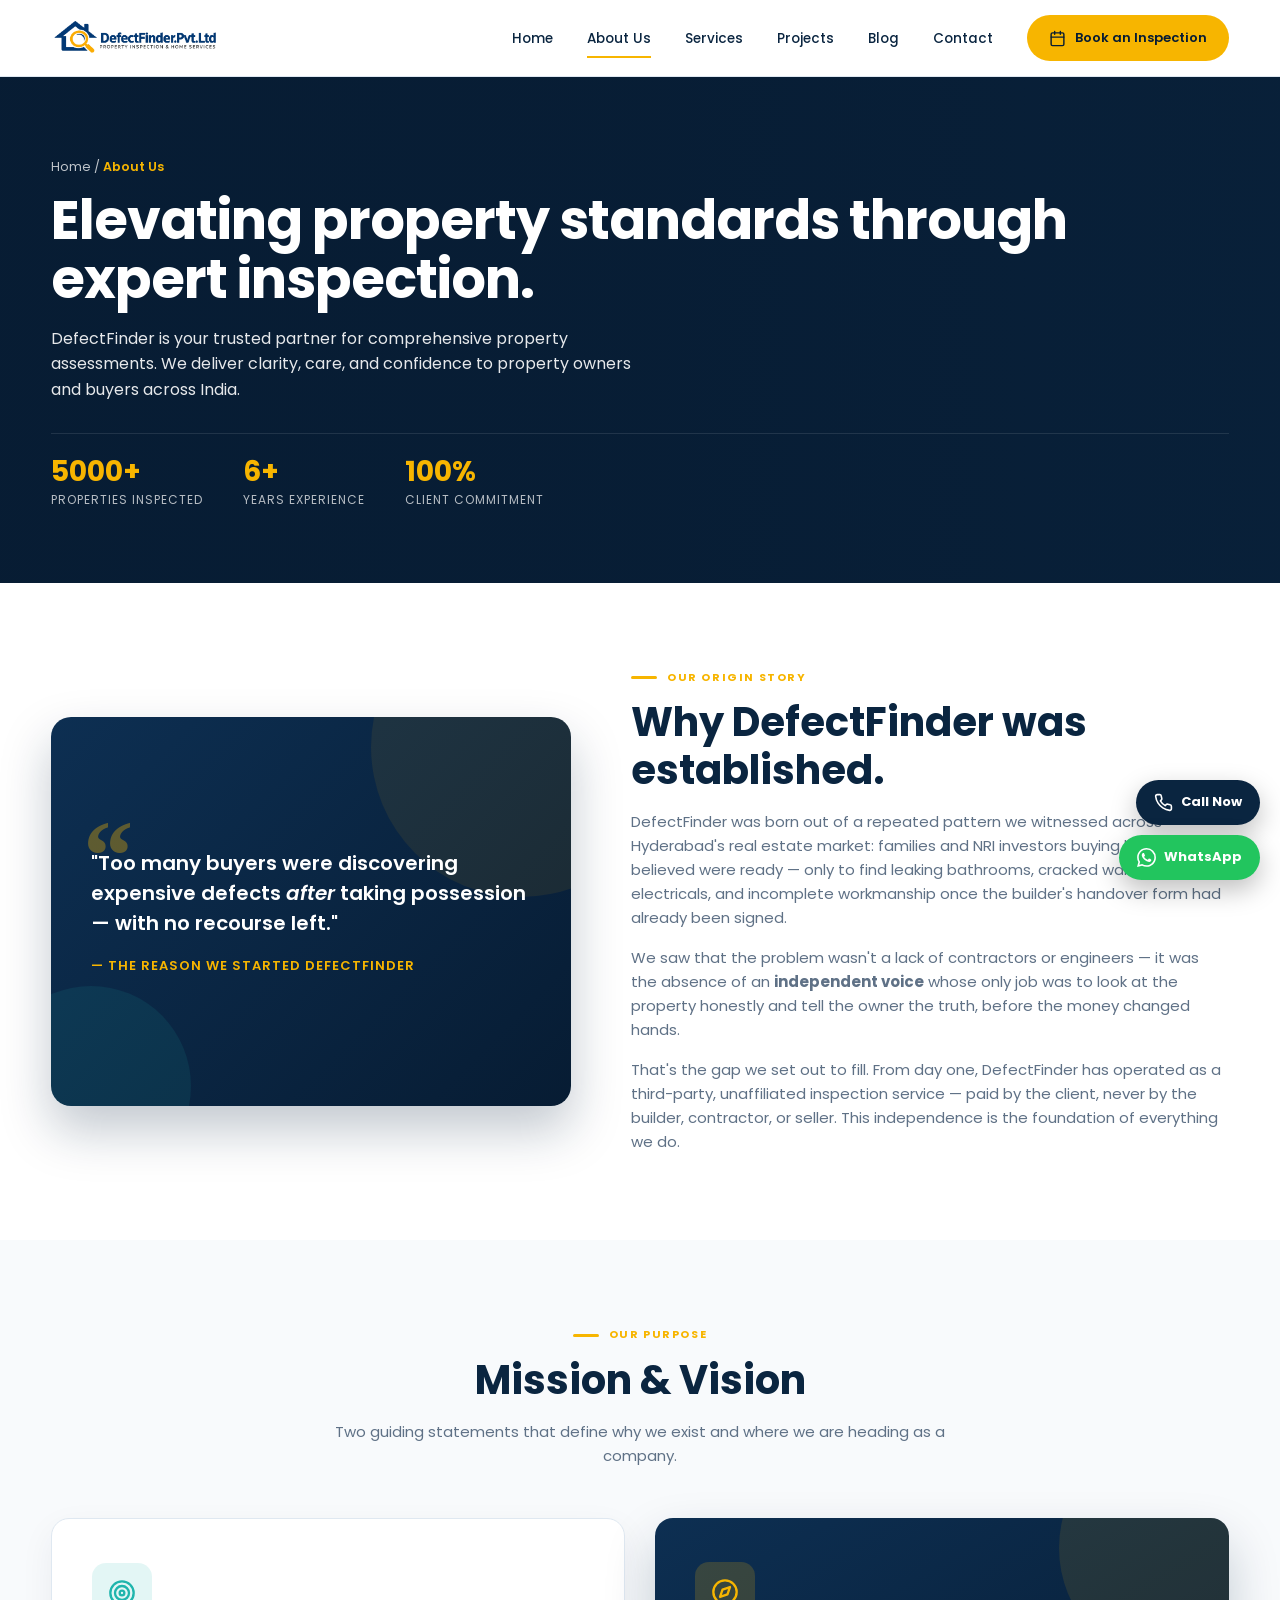
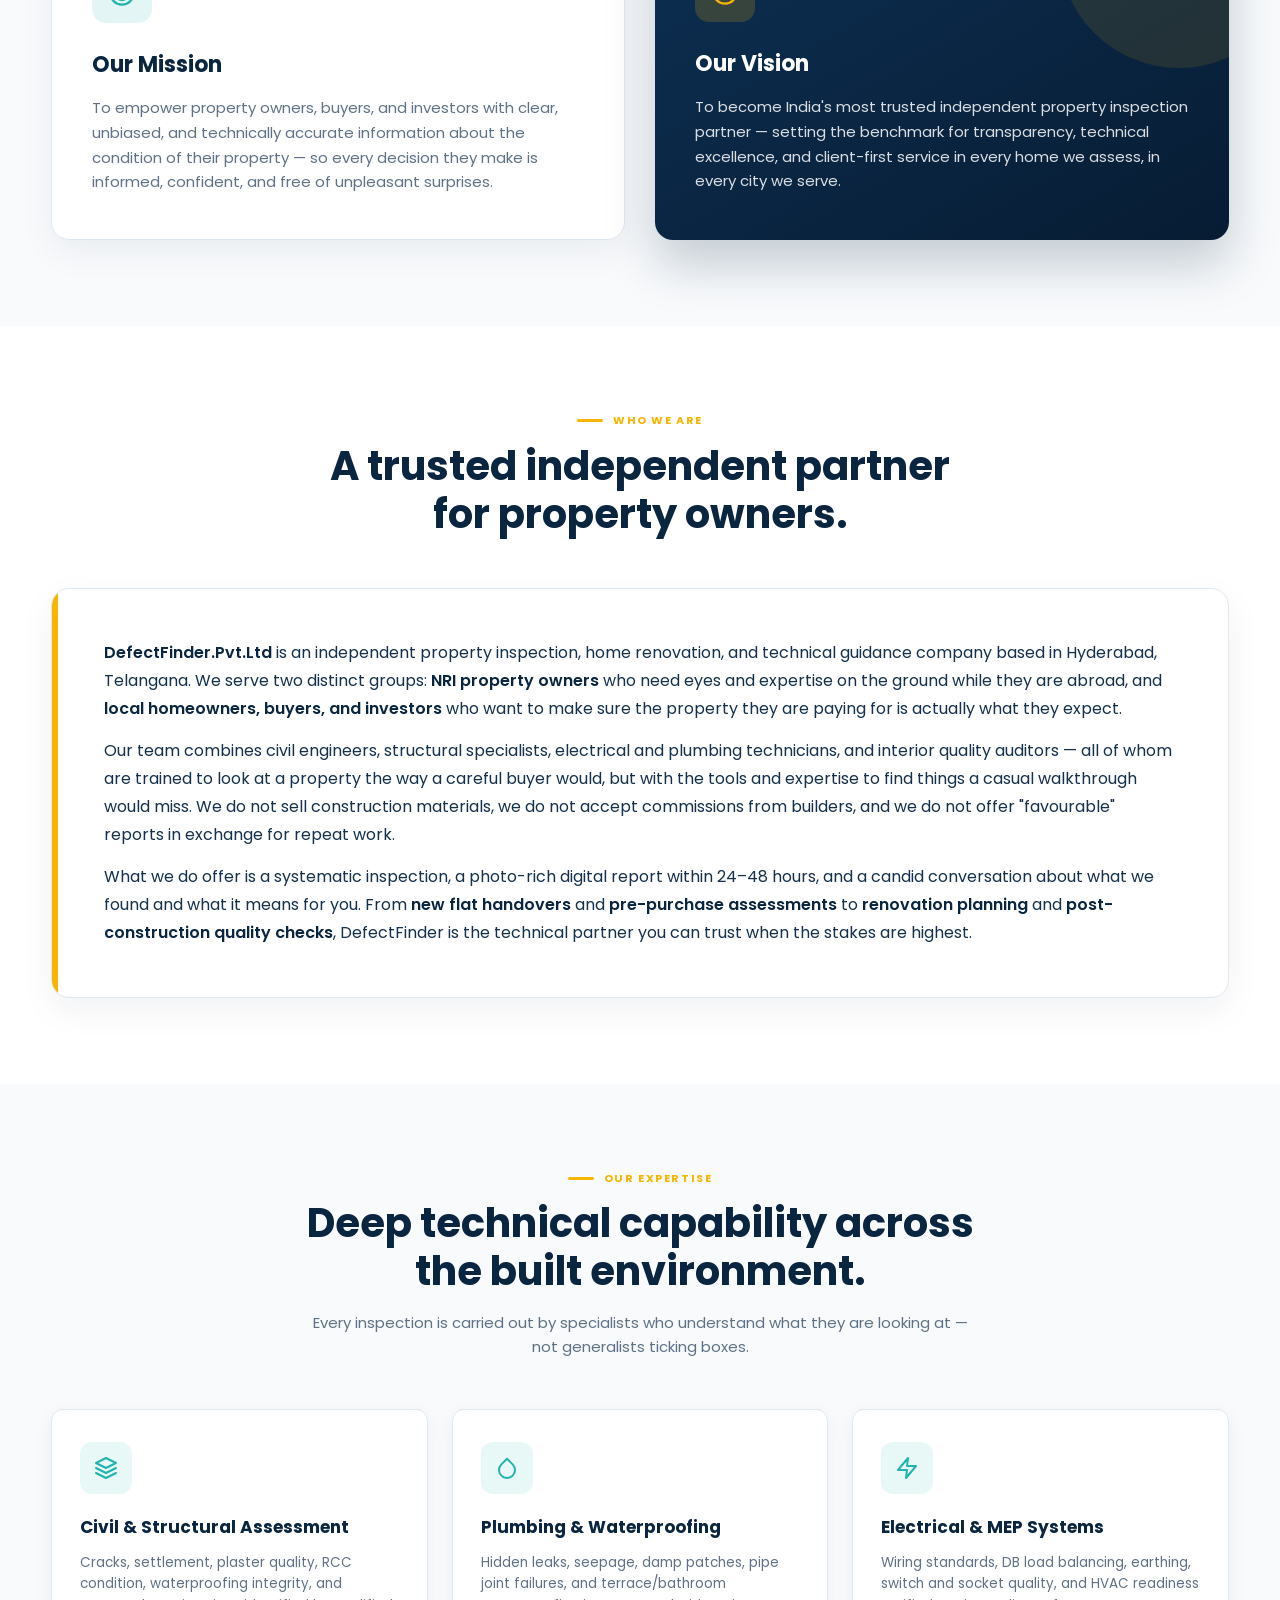
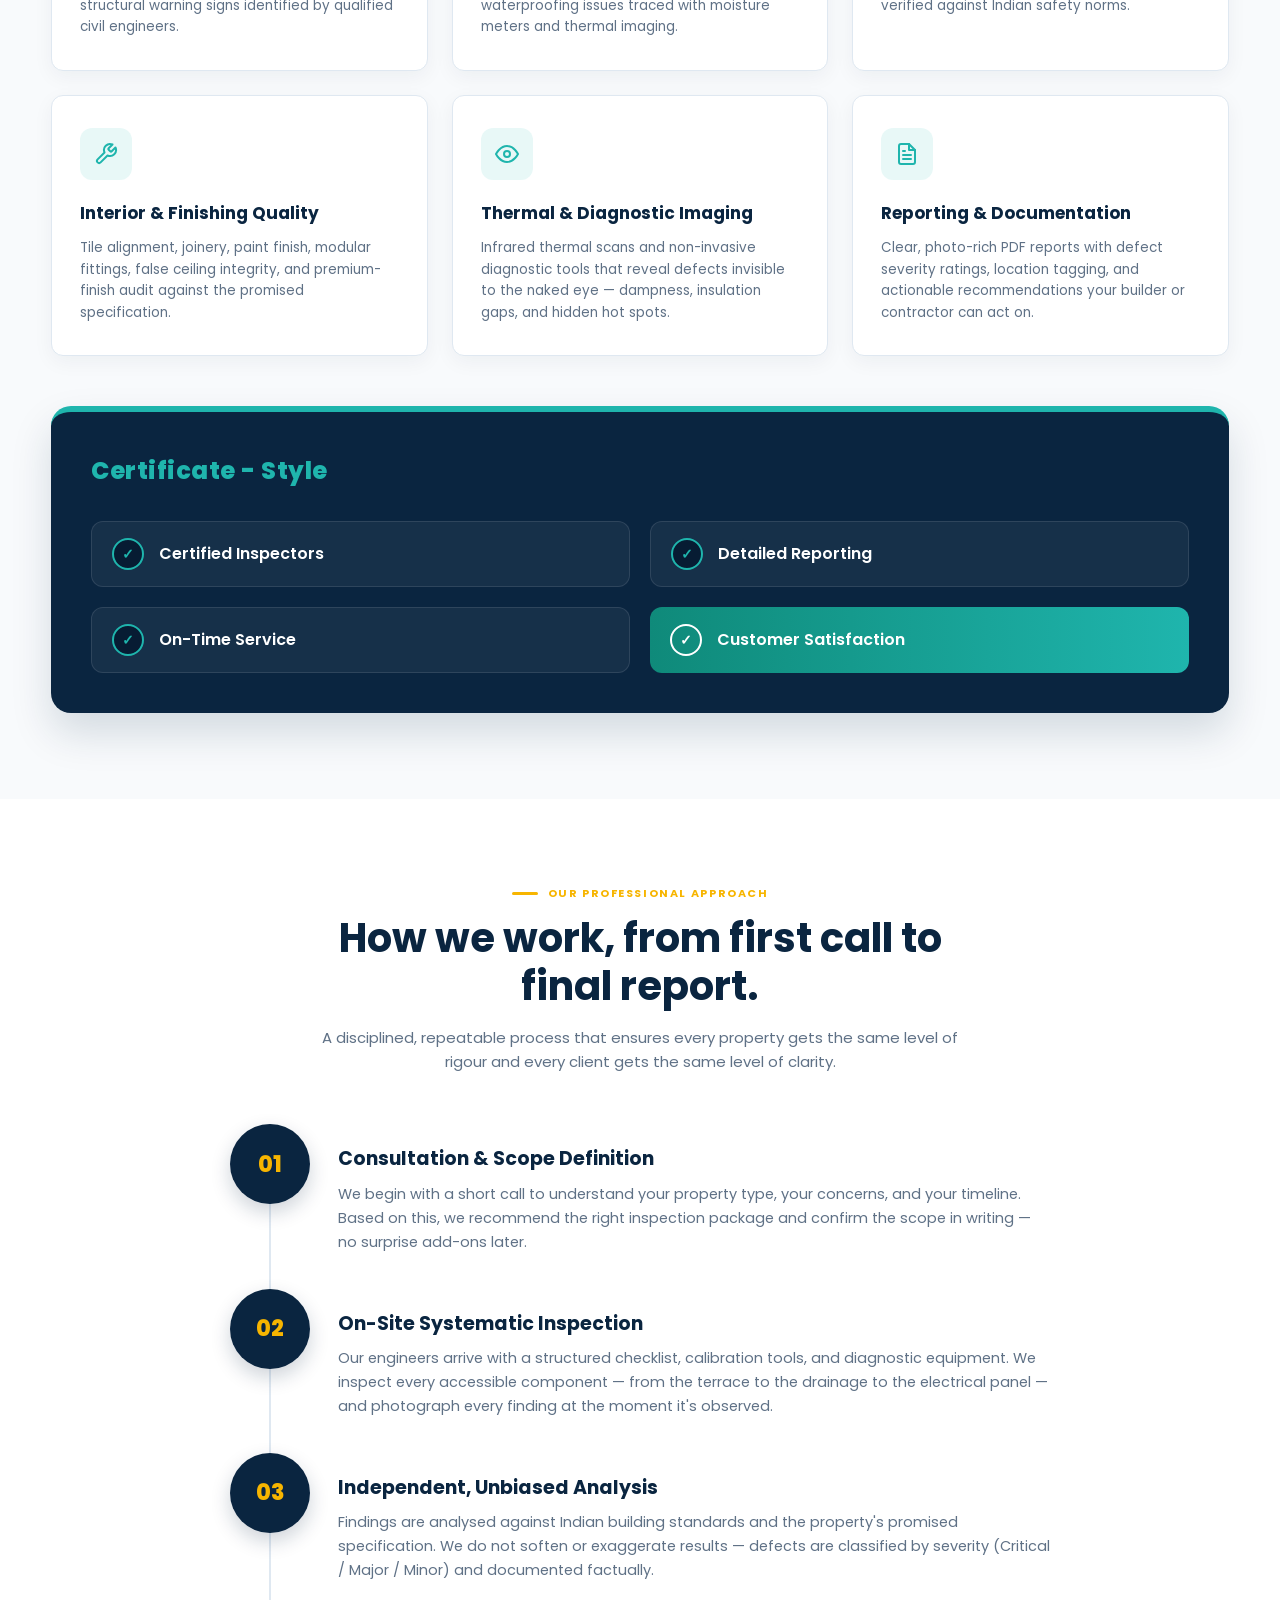
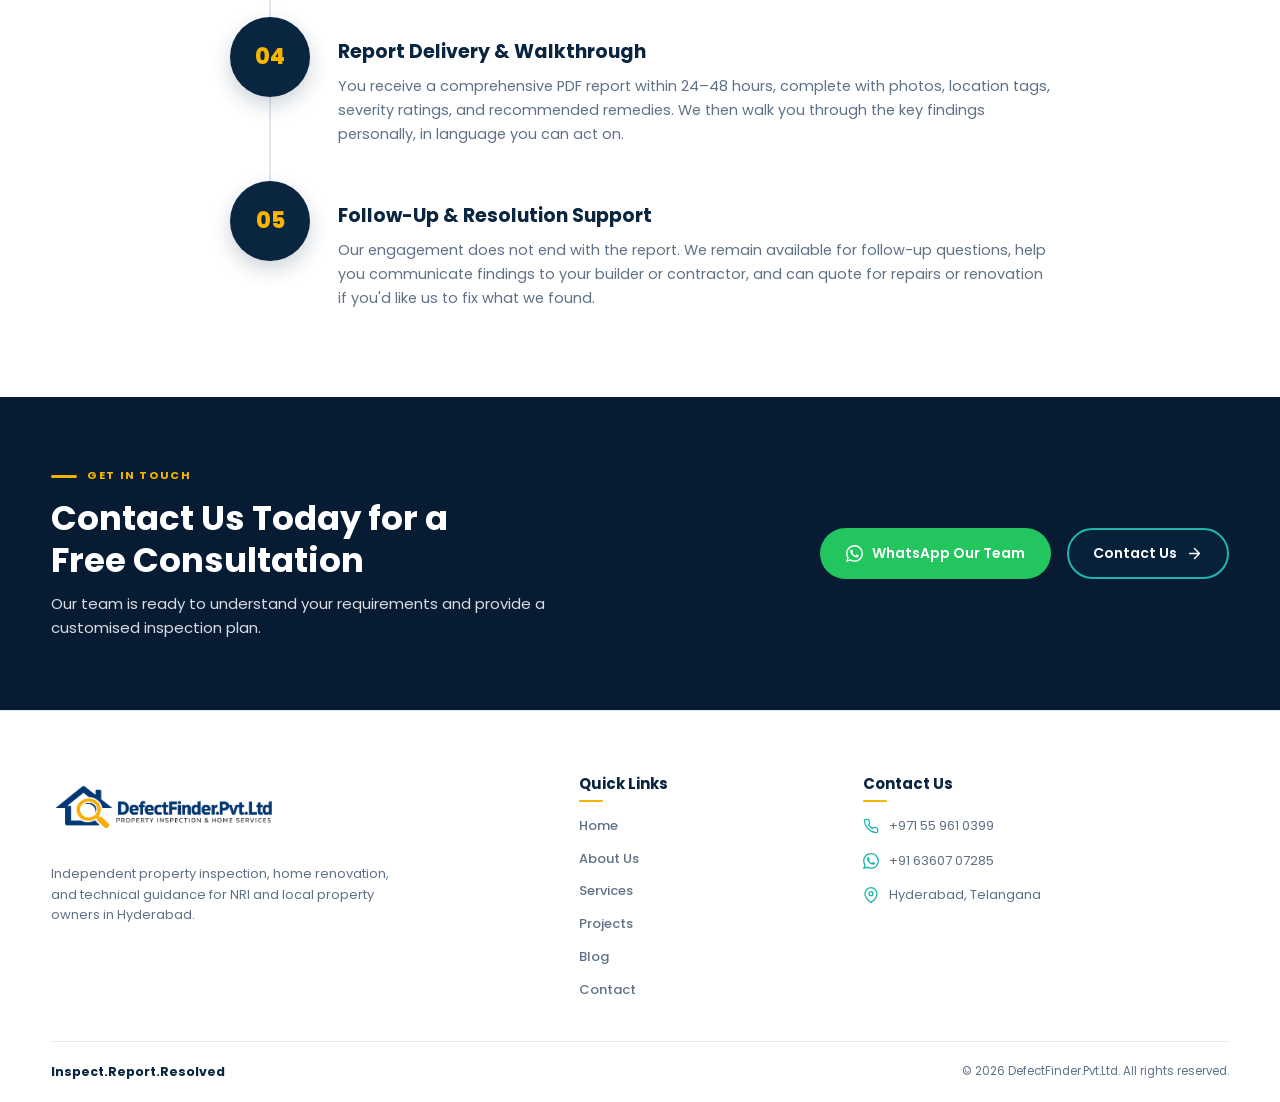
==== commit a48d5d0d: "Update services, projects, contact, blog and about pages" ====
--- a/about.html
+++ b/about.html
@@ -107,7 +107,7 @@
     .menu-toggle { display: none; background: transparent; border: 1px solid var(--border); color: var(--navy); width: 42px; height: 42px; border-radius: 8px; font-size: 22px; cursor: pointer; }
 
     /* PAGE HERO */
-    .page-hero { position: relative; background: var(--navy) url('assets/hero.webp') right center / cover no-repeat; color: #fff; padding: 80px 0 74px; }
+    .page-hero { position: relative; background: var(--navy) url('') right center / cover no-repeat; color: #fff; padding: 80px 0 74px; }
     .page-hero::before { content: ""; position: absolute; inset: 0; background: linear-gradient(90deg, rgba(7,28,51,.96) 0%, rgba(7,28,51,.85) 50%, rgba(7,28,51,.55) 100%); }
     .page-hero .container { position: relative; }
     .breadcrumbs { font-size: 12.5px; color: rgba(255,255,255,.75); margin-bottom: 14px; }
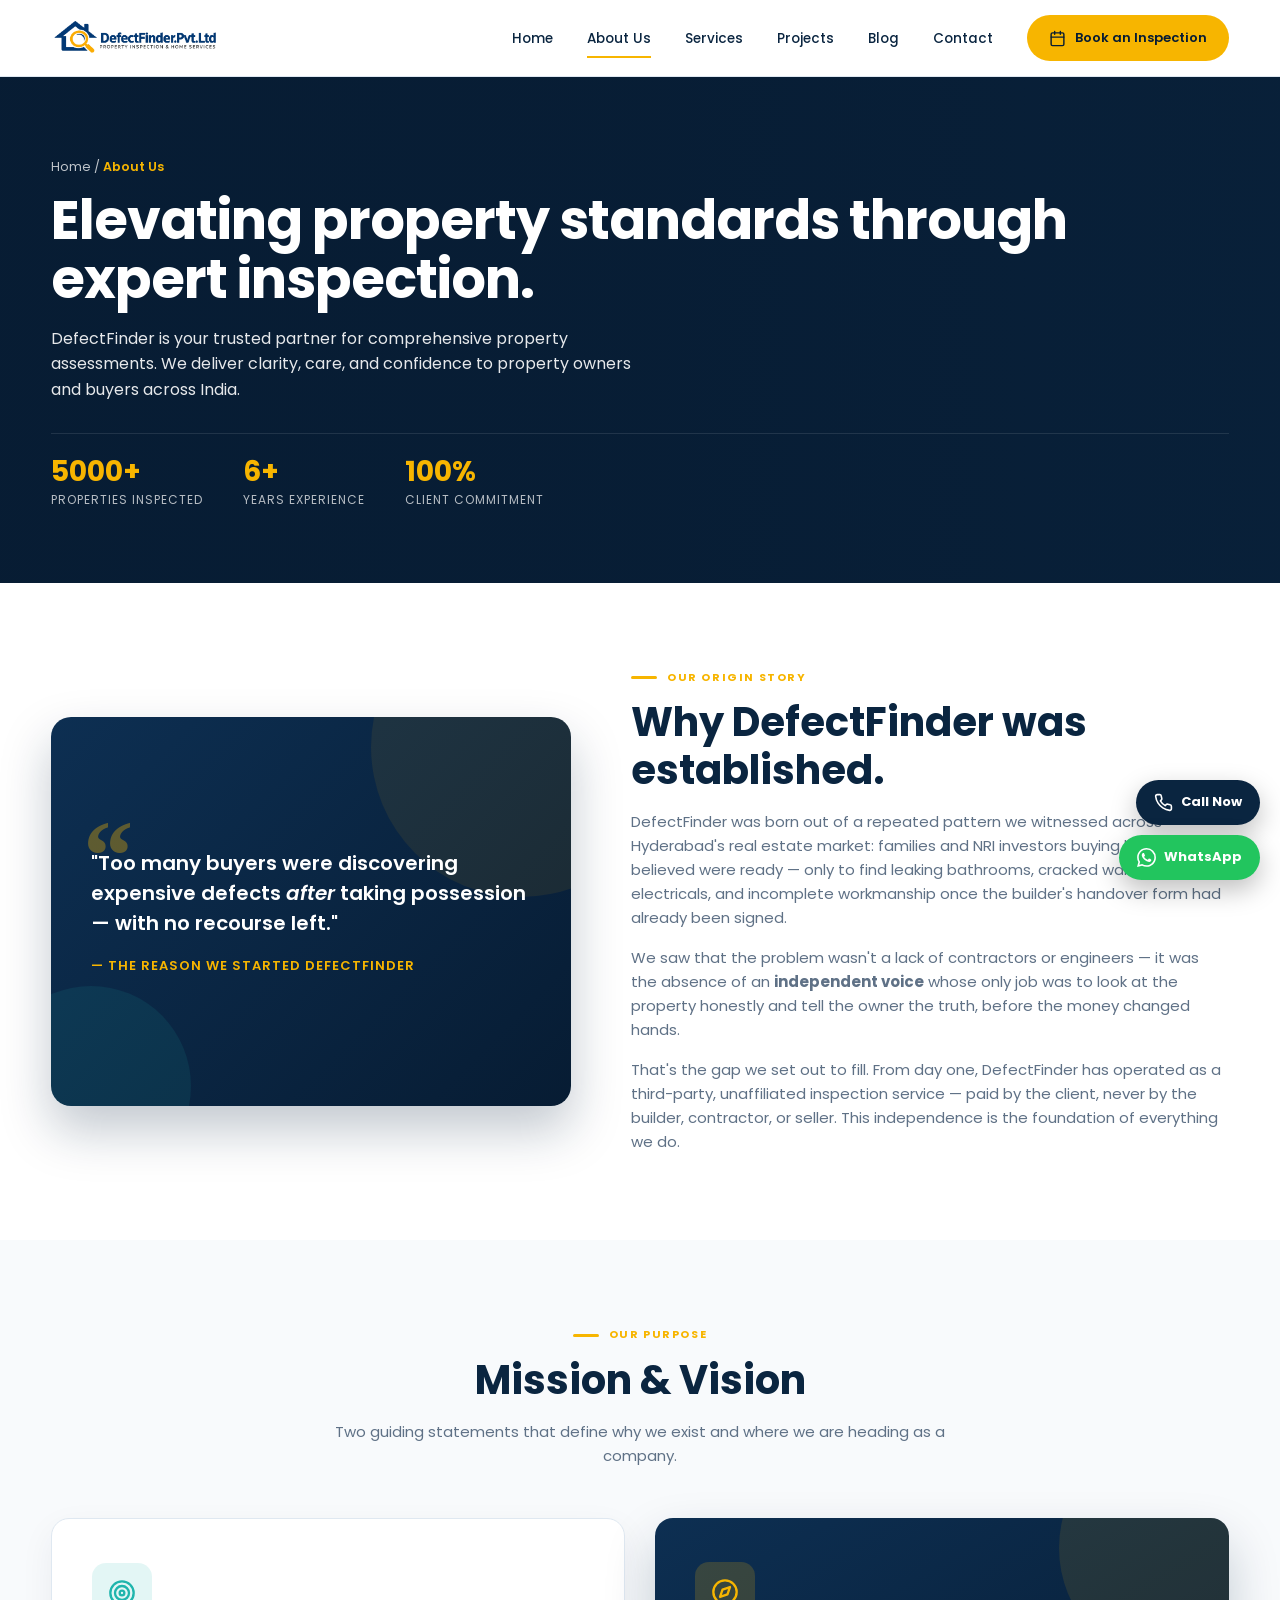
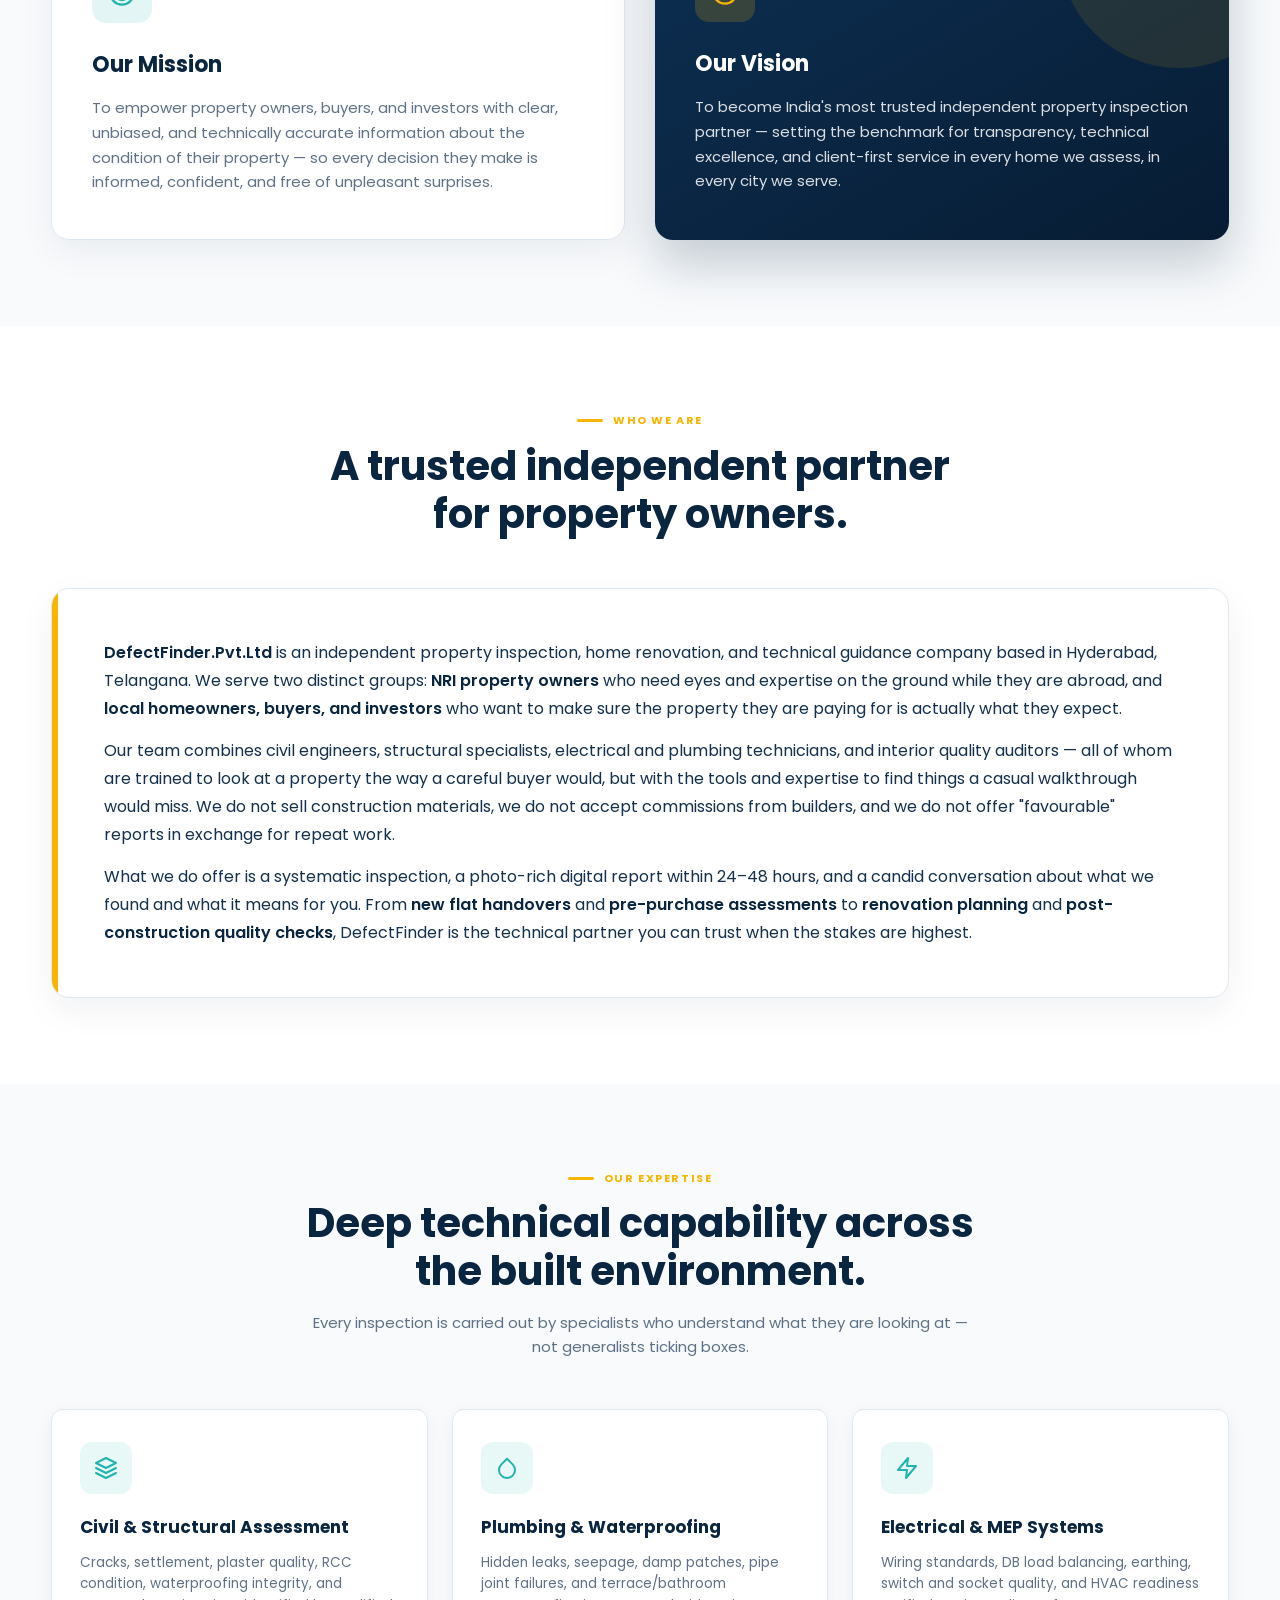
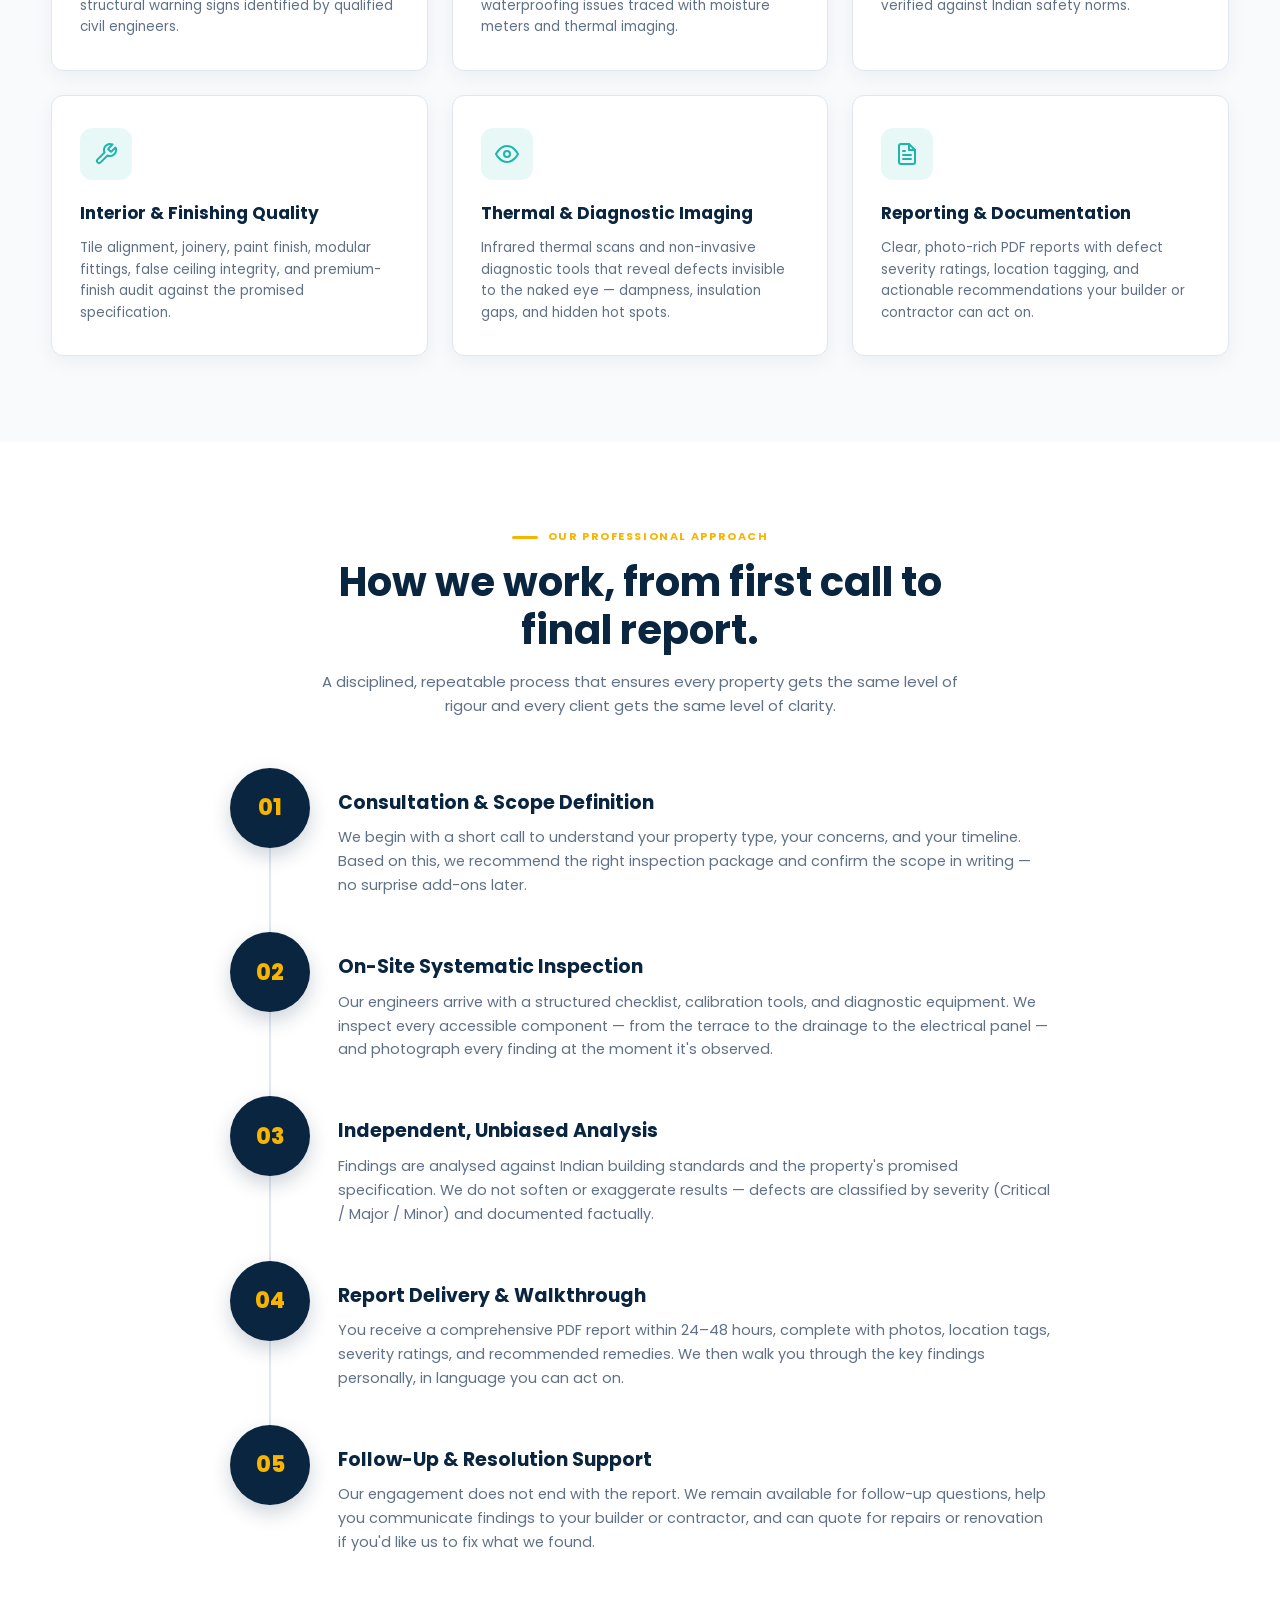
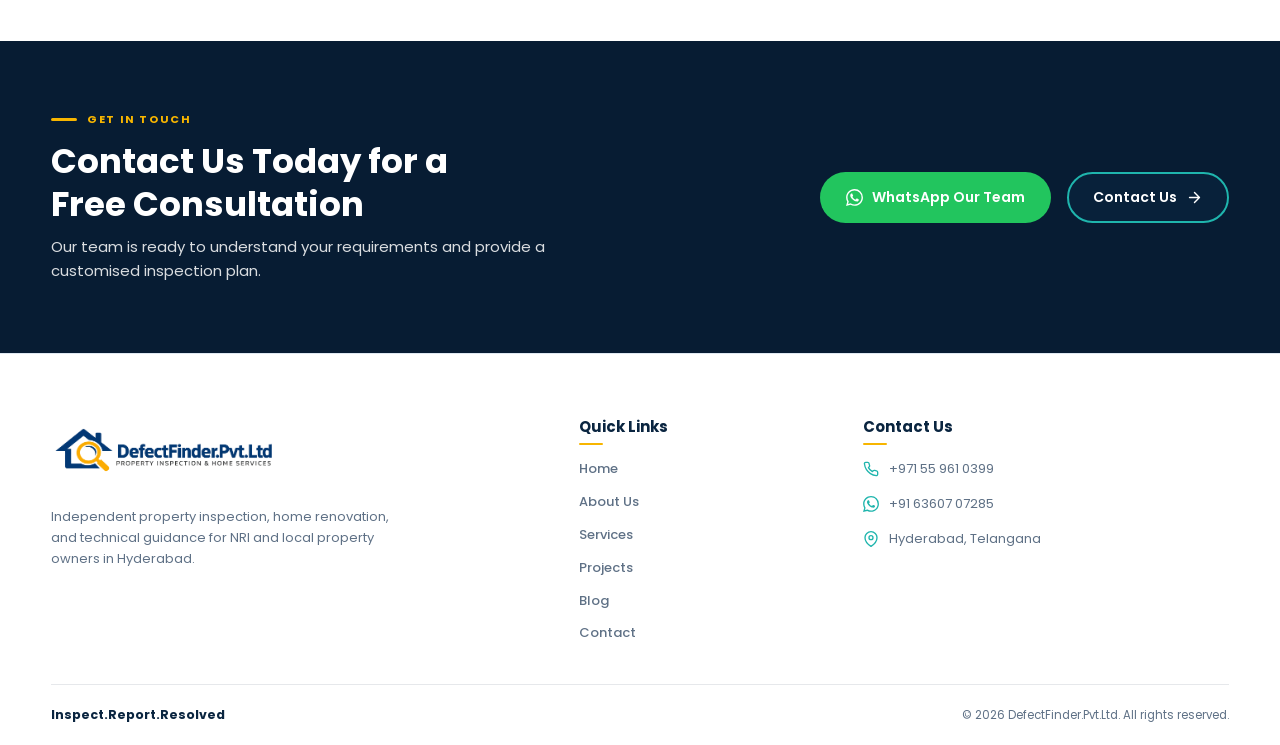
==== commit e174bc89: "Update about and contact pages" ====
--- a/about.html
+++ b/about.html
@@ -449,29 +449,6 @@
           </article>
         </div>
 
-        <!-- CERTIFICATE STYLE SECTION (Added to match Flyer) -->
-        <div class="cert-style-box">
-          <h2>Certificate - Style</h2>
-          <div class="feature-bars">
-            <div class="feature-bar">
-              <div class="feature-icon">✓</div>
-              Certified Inspectors
-            </div>
-            <div class="feature-bar">
-              <div class="feature-icon">✓</div>
-              Detailed Reporting
-            </div>
-            <div class="feature-bar">
-              <div class="feature-icon">✓</div>
-              On-Time Service
-            </div>
-            <div class="feature-bar highlight">
-              <div class="feature-icon">✓</div>
-              Customer Satisfaction
-            </div>
-          </div>
-        </div>
-
       </div>
     </section>
 
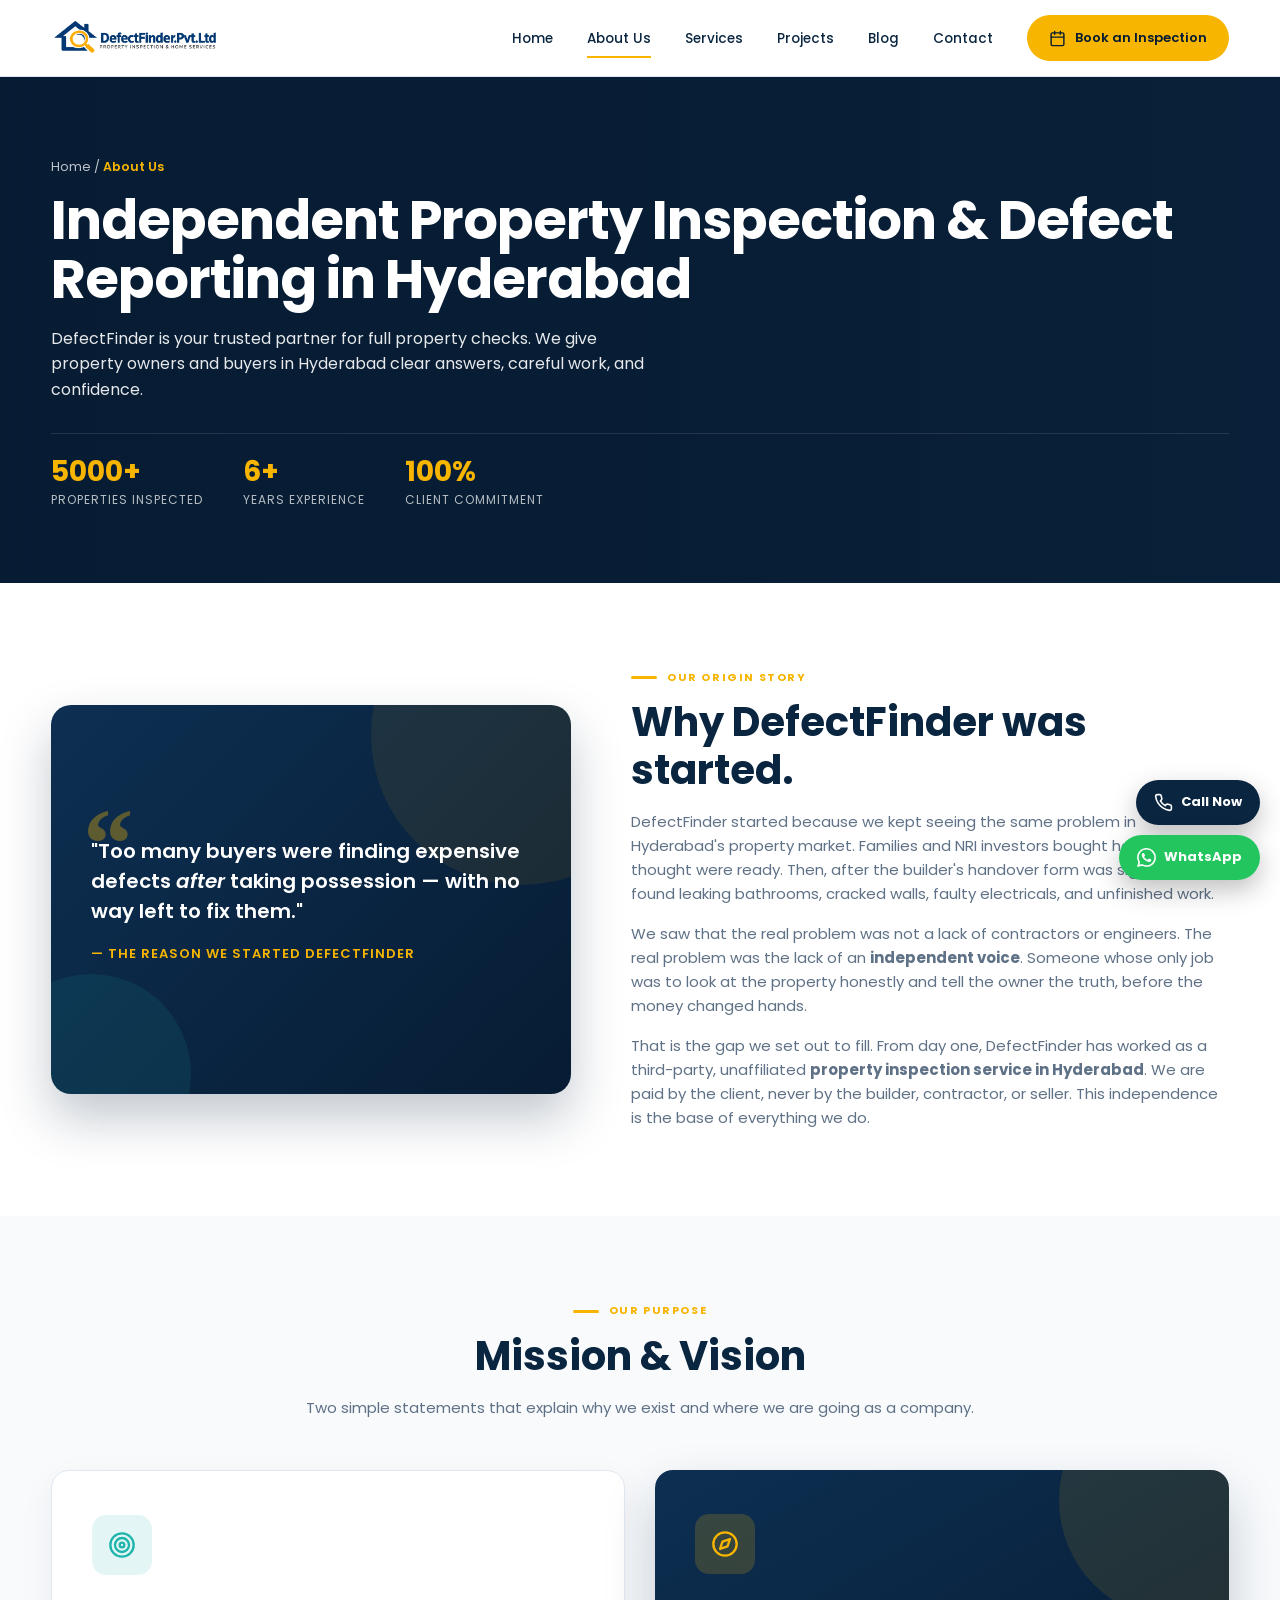
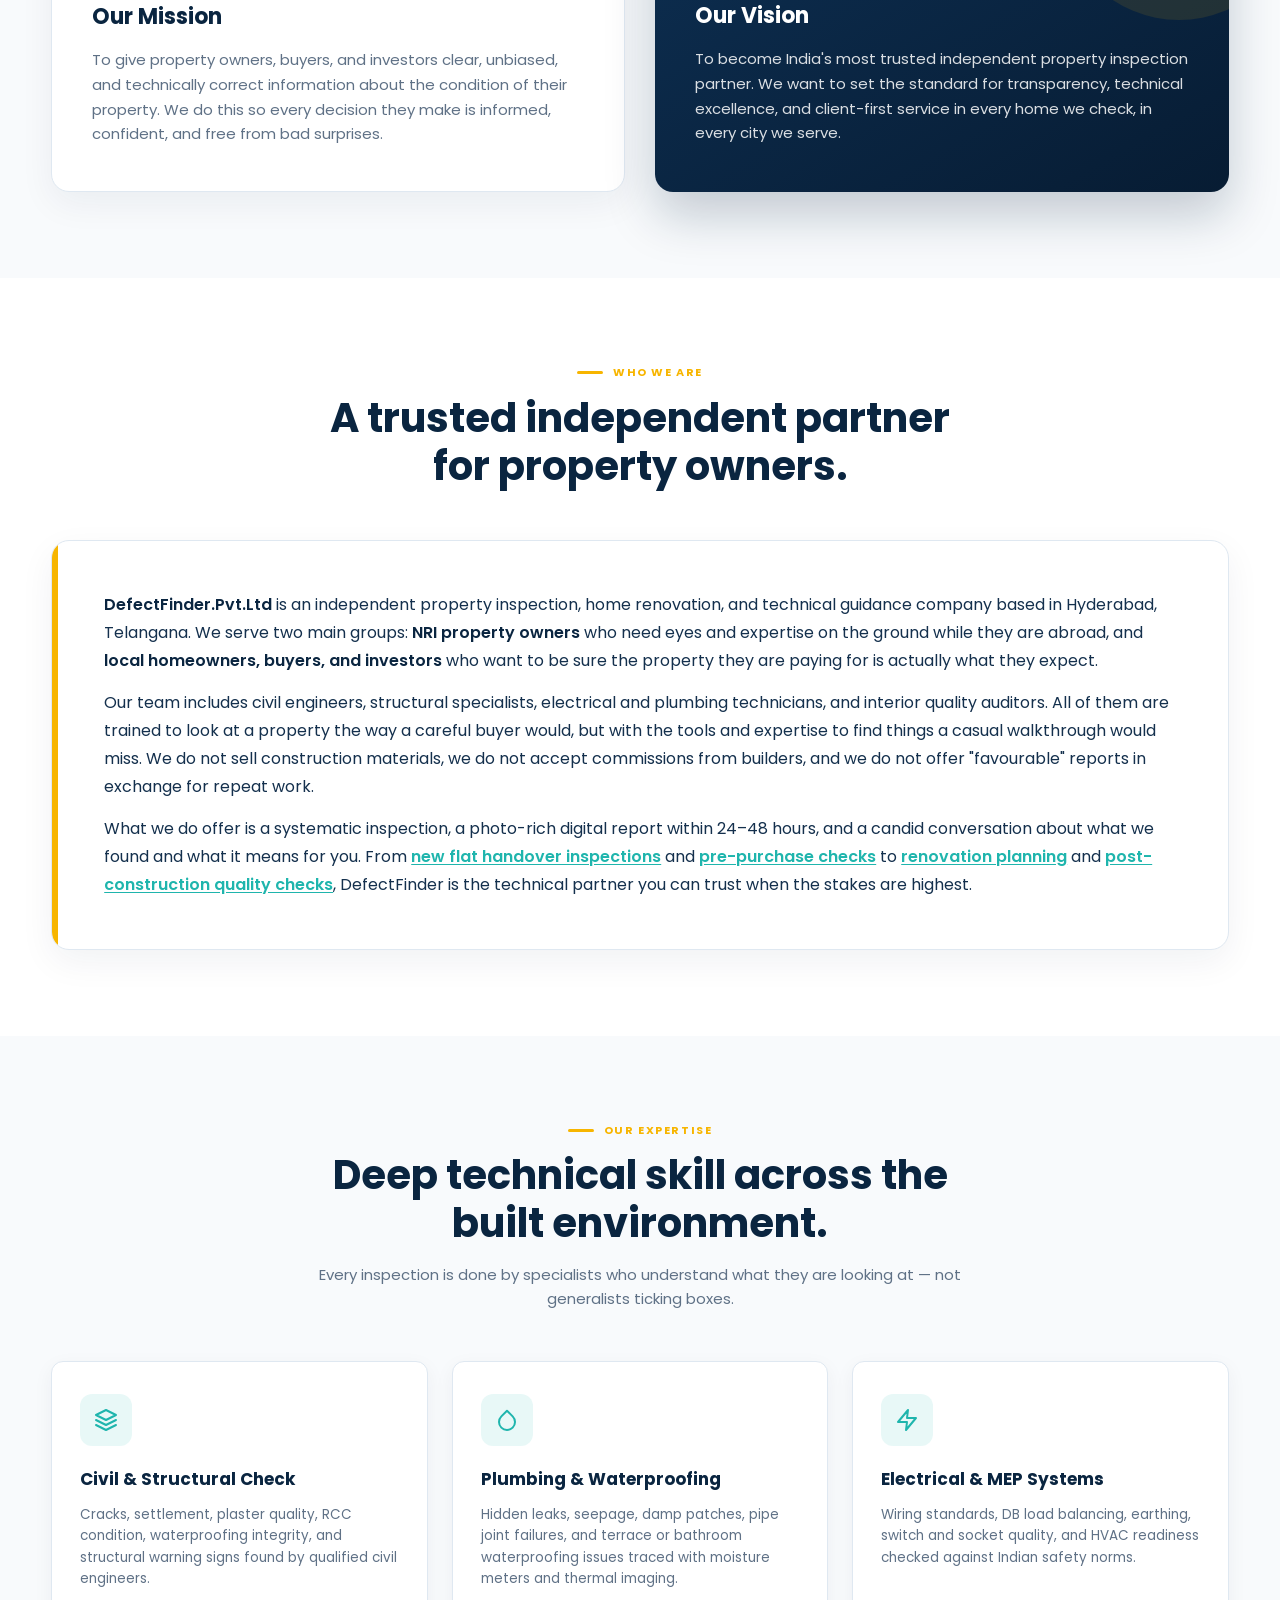
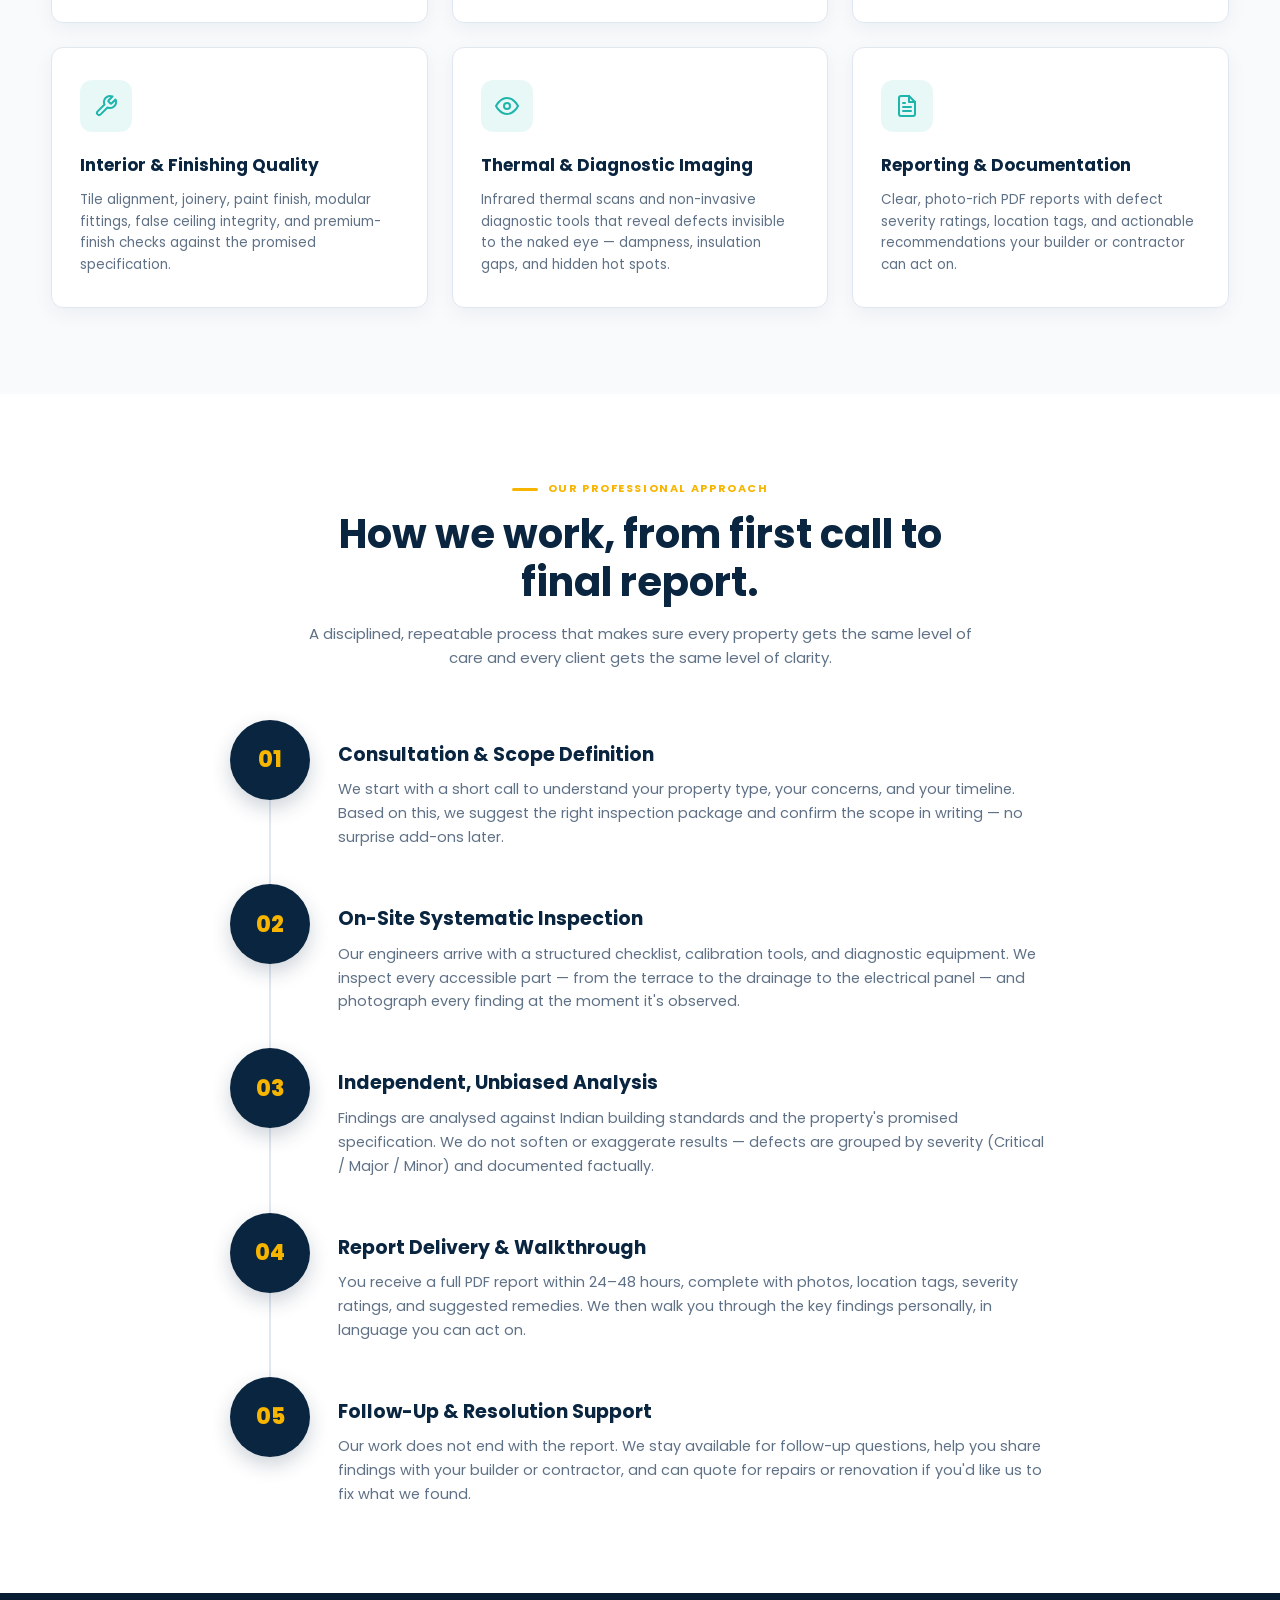
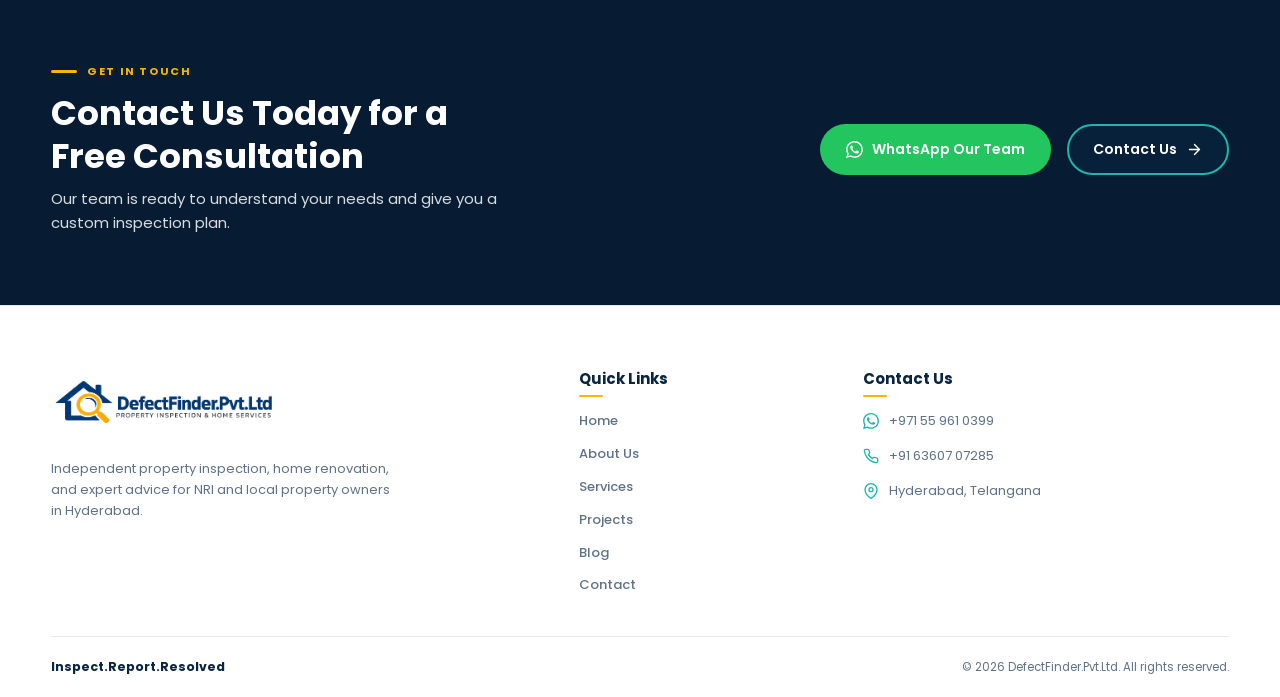
==== commit 17c8dde5: "Add sample report PDF, team/service assets, SEO files, and update pages" ====
--- a/about.html
+++ b/about.html
@@ -3,26 +3,30 @@
 <head>
   <meta charset="UTF-8">
   <meta name="viewport" content="width=device-width, initial-scale=1.0">
-  <meta name="description" content="Learn about DefectFinder.in — our origin story, mission and vision, technical expertise, and professional inspection approach for NRI and local property owners in Hyderabad.">
+  <meta name="description" content="DefectFinder offers independent property inspection in Hyderabad — building defect reports, new flat handover checks, NRI home inspections and water leak detection. Book a free consultation.">
+  <meta name="keywords" content="property inspection Hyderabad, home inspection Hyderabad, building defect report, new flat handover inspection, NRI property inspection, independent inspection Hyderabad, water leak detection Hyderabad, thermal scanning Hyderabad">
   <meta name="theme-color" content="#0a2540">
-  <title>About Us | DefectFinder.in</title>
+  <meta name="robots" content="index, follow, max-image-preview:large">
+  <title>Independent Property Inspection in Hyderabad | About DefectFinder</title>
   <link rel="canonical" href="https://defectfinder.in/about.html">
   <link rel="icon" href="assets/favicon.webp" type="image/webp">
 
   <!-- Open Graph -->
   <meta property="og:type" content="website">
   <meta property="og:site_name" content="DefectFinder.in">
-  <meta property="og:title" content="About Us | DefectFinder.in">
-  <meta property="og:description" content="Learn about DefectFinder.in, our history, our expert team, and our professional property inspection approach.">
+  <meta property="og:title" content="Independent Property Inspection in Hyderabad | About DefectFinder">
+  <meta property="og:description" content="DefectFinder is Hyderabad's trusted independent property inspection company. Building defect reports, NRI home checks, handover inspections and renovation guidance.">
   <meta property="og:url" content="https://defectfinder.in/about.html">
   <meta property="og:image" content="https://defectfinder.in/assets/hero.webp">
-  <meta property="og:image:alt" content="DefectFinder property inspection team in Hyderabad">
+  <meta property="og:image:alt" content="DefectFinder team conducting independent property inspection in Hyderabad">
+  <meta property="og:locale" content="en_IN">
 
   <!-- Twitter -->
   <meta name="twitter:card" content="summary_large_image">
-  <meta name="twitter:title" content="About Us | DefectFinder.in">
-  <meta name="twitter:description" content="Learn about DefectFinder.in, our history, our expert team, and our professional property inspection approach.">
+  <meta name="twitter:title" content="Independent Property Inspection in Hyderabad | About DefectFinder">
+  <meta name="twitter:description" content="DefectFinder is Hyderabad's trusted independent property inspection company. Building defect reports, NRI home checks, handover inspections and renovation guidance.">
   <meta name="twitter:image" content="https://defectfinder.in/assets/hero.webp">
+  <meta name="twitter:image:alt" content="DefectFinder team conducting independent property inspection in Hyderabad">
 
   <link rel="preconnect" href="https://fonts.googleapis.com">
   <link rel="preconnect" href="https://fonts.gstatic.com" crossorigin>
@@ -33,12 +37,13 @@
   {
     "@context": "https://schema.org",
     "@type": "AboutPage",
-    "name": "About DefectFinder.in",
+    "name": "About DefectFinder — Independent Property Inspection in Hyderabad",
     "url": "https://defectfinder.in/about.html",
+    "description": "Learn about DefectFinder, an independent property inspection company in Hyderabad offering building defect reports, NRI home inspections, new flat handover checks, and renovation guidance.",
     "mainEntity": {
       "@type": "HomeAndConstructionBusiness",
       "name": "DefectFinder.in",
-      "description": "Independent property inspection, home renovation, and technical guidance for NRI and local property owners in Hyderabad.",
+      "description": "Independent property inspection, home renovation, and expert advice for NRI and local property owners in Hyderabad. Services include building defect reports, new flat handover inspection, water leak detection, thermal scanning, and electrical and plumbing inspection.",
       "url": "https://defectfinder.in/",
       "logo": "https://defectfinder.in/assets/logo.webp",
       "image": "https://defectfinder.in/assets/hero.webp",
@@ -50,7 +55,10 @@
         "addressRegion": "Telangana",
         "addressCountry": "IN"
       },
-      "priceRange": "₹₹"
+      "priceRange": "₹₹",
+      "sameAs": [
+        "https://wa.me/971559610399"
+      ]
     }
   }
   </script>
@@ -163,6 +171,8 @@
     .intro-card p { color: var(--text); font-size: 16px; line-height: 1.75; margin-top: 14px; }
     .intro-card p:first-of-type { margin-top: 0; }
     .intro-card strong { color: var(--navy); font-weight: 600; }
+    .intro-card a { color: var(--teal); font-weight: 600; text-decoration: underline; text-underline-offset: 2px; }
+    .intro-card a:hover { color: var(--navy); }
 
     /* EXPERTISE */
     .expertise-grid { display: grid; grid-template-columns: repeat(3, 1fr); gap: 24px; margin-top: 40px; }
@@ -171,6 +181,8 @@
     .expertise-icon { width: 52px; height: 52px; border-radius: 12px; background: rgba(31,181,173,.1); color: var(--teal); display: grid; place-items: center; font-size: 24px; margin-bottom: 20px; transition: .3s; }
     .expertise-card:hover .expertise-icon { background: var(--teal); color: #fff; }
     .expertise-card h3 { font-size: 17px; font-weight: 700; color: var(--navy); margin-bottom: 10px; }
+    .expertise-card h3 a { color: inherit; }
+    .expertise-card h3 a:hover { color: var(--teal); }
     .expertise-card p { font-size: 13.5px; color: var(--muted); line-height: 1.6; }
 
     /* CERTIFICATE STYLE FEATURES */
@@ -303,7 +315,7 @@
   <header class="header">
     <div class="container nav-inner">
       <a href="index.html" aria-label="DefectFinder.in home">
-        <img src="assets/logo.webp" alt="DefectFinder.in" class="logo-img" width="140" height="56">
+        <img src="assets/logo.webp" alt="DefectFinder.in — independent property inspection Hyderabad" class="logo-img" width="140" height="56">
       </a>
       <button class="menu-toggle" id="menuToggle" aria-label="Open navigation" aria-expanded="false" aria-controls="navLinks">☰</button>
       <ul class="nav-links" id="navLinks">
@@ -330,8 +342,8 @@
     <section class="page-hero">
       <div class="container">
         <div class="breadcrumbs"><a href="index.html">Home</a> / <span>About Us</span></div>
-        <h1>Elevating property standards through expert inspection.</h1>
-        <p>DefectFinder is your trusted partner for comprehensive property assessments. We deliver clarity, care, and confidence to property owners and buyers across India.</p>
+        <h1>Independent Property Inspection &amp; Defect Reporting in Hyderabad</h1>
+        <p>DefectFinder is your trusted partner for full property checks. We give property owners and buyers in Hyderabad clear answers, careful work, and confidence.</p>
 
         <div class="stats-row">
           <div class="stat-item"><h4>5000+</h4><p>Properties Inspected</p></div>
@@ -344,19 +356,19 @@
     <!-- ORIGIN STORY -->
     <section class="section" id="origin">
       <div class="container origin">
-        <div class="origin-visual" aria-hidden="true">
+        <div class="origin-visual" role="img" aria-label="DefectFinder was founded because buyers were finding expensive property defects after taking possession in Hyderabad">
           <div class="origin-quote">
-            "Too many buyers were discovering expensive defects <em>after</em> taking possession — with no recourse left."
+            "Too many buyers were finding expensive defects <em>after</em> taking possession — with no way left to fix them."
             <span>— The reason we started DefectFinder</span>
           </div>
         </div>
 
         <div class="origin-body">
           <div class="eyebrow">Our Origin Story</div>
-          <h2 class="title">Why DefectFinder was established.</h2>
-          <p>DefectFinder was born out of a repeated pattern we witnessed across Hyderabad's real estate market: families and NRI investors buying homes they believed were ready — only to find leaking bathrooms, cracked walls, faulty electricals, and incomplete workmanship once the builder's handover form had already been signed.</p>
-          <p>We saw that the problem wasn't a lack of contractors or engineers — it was the absence of an <strong>independent voice</strong> whose only job was to look at the property honestly and tell the owner the truth, before the money changed hands.</p>
-          <p>That's the gap we set out to fill. From day one, DefectFinder has operated as a third-party, unaffiliated inspection service — paid by the client, never by the builder, contractor, or seller. This independence is the foundation of everything we do.</p>
+          <h2 class="title">Why DefectFinder was started.</h2>
+          <p>DefectFinder started because we kept seeing the same problem in Hyderabad's property market. Families and NRI investors bought homes they thought were ready. Then, after the builder's handover form was signed, they found leaking bathrooms, cracked walls, faulty electricals, and unfinished work.</p>
+          <p>We saw that the real problem was not a lack of contractors or engineers. The real problem was the lack of an <strong>independent voice</strong>. Someone whose only job was to look at the property honestly and tell the owner the truth, before the money changed hands.</p>
+          <p>That is the gap we set out to fill. From day one, DefectFinder has worked as a third-party, unaffiliated <strong>property inspection service in Hyderabad</strong>. We are paid by the client, never by the builder, contractor, or seller. This independence is the base of everything we do.</p>
         </div>
       </div>
     </section>
@@ -367,20 +379,20 @@
         <div class="section-head">
           <div class="eyebrow">Our Purpose</div>
           <h2 class="title">Mission &amp; Vision</h2>
-          <p>Two guiding statements that define why we exist and where we are heading as a company.</p>
+          <p>Two simple statements that explain why we exist and where we are going as a company.</p>
         </div>
 
         <div class="mv-grid">
           <article class="mv-card mv-mission">
             <div class="mv-icon"><svg class="ic"><use href="#i-target"/></svg></div>
             <h3>Our Mission</h3>
-            <p>To empower property owners, buyers, and investors with clear, unbiased, and technically accurate information about the condition of their property — so every decision they make is informed, confident, and free of unpleasant surprises.</p>
+            <p>To give property owners, buyers, and investors clear, unbiased, and technically correct information about the condition of their property. We do this so every decision they make is informed, confident, and free from bad surprises.</p>
           </article>
 
           <article class="mv-card mv-vision">
             <div class="mv-icon"><svg class="ic"><use href="#i-compass"/></svg></div>
             <h3>Our Vision</h3>
-            <p>To become India's most trusted independent property inspection partner — setting the benchmark for transparency, technical excellence, and client-first service in every home we assess, in every city we serve.</p>
+            <p>To become India's most trusted independent property inspection partner. We want to set the standard for transparency, technical excellence, and client-first service in every home we check, in every city we serve.</p>
           </article>
         </div>
       </div>
@@ -395,9 +407,9 @@
         </div>
 
         <div class="intro-card">
-          <p><strong>DefectFinder.Pvt.Ltd</strong> is an independent property inspection, home renovation, and technical guidance company based in Hyderabad, Telangana. We serve two distinct groups: <strong>NRI property owners</strong> who need eyes and expertise on the ground while they are abroad, and <strong>local homeowners, buyers, and investors</strong> who want to make sure the property they are paying for is actually what they expect.</p>
-          <p>Our team combines civil engineers, structural specialists, electrical and plumbing technicians, and interior quality auditors — all of whom are trained to look at a property the way a careful buyer would, but with the tools and expertise to find things a casual walkthrough would miss. We do not sell construction materials, we do not accept commissions from builders, and we do not offer "favourable" reports in exchange for repeat work.</p>
-          <p>What we do offer is a systematic inspection, a photo-rich digital report within 24–48 hours, and a candid conversation about what we found and what it means for you. From <strong>new flat handovers</strong> and <strong>pre-purchase assessments</strong> to <strong>renovation planning</strong> and <strong>post-construction quality checks</strong>, DefectFinder is the technical partner you can trust when the stakes are highest.</p>
+          <p><strong>DefectFinder.Pvt.Ltd</strong> is an independent property inspection, home renovation, and technical guidance company based in Hyderabad, Telangana. We serve two main groups: <strong>NRI property owners</strong> who need eyes and expertise on the ground while they are abroad, and <strong>local homeowners, buyers, and investors</strong> who want to be sure the property they are paying for is actually what they expect.</p>
+          <p>Our team includes civil engineers, structural specialists, electrical and plumbing technicians, and interior quality auditors. All of them are trained to look at a property the way a careful buyer would, but with the tools and expertise to find things a casual walkthrough would miss. We do not sell construction materials, we do not accept commissions from builders, and we do not offer "favourable" reports in exchange for repeat work.</p>
+          <p>What we do offer is a systematic inspection, a photo-rich digital report within 24–48 hours, and a candid conversation about what we found and what it means for you. From <a href="services.html#handover">new flat handover inspections</a> and <a href="services.html#prepurchase">pre-purchase checks</a> to <a href="services.html#renovation">renovation planning</a> and <a href="services.html#postconstruction">post-construction quality checks</a>, DefectFinder is the technical partner you can trust when the stakes are highest.</p>
         </div>
       </div>
     </section>
@@ -407,45 +419,45 @@
       <div class="container">
         <div class="section-head">
           <div class="eyebrow">Our Expertise</div>
-          <h2 class="title">Deep technical capability across the built environment.</h2>
-          <p>Every inspection is carried out by specialists who understand what they are looking at — not generalists ticking boxes.</p>
+          <h2 class="title">Deep technical skill across the built environment.</h2>
+          <p>Every inspection is done by specialists who understand what they are looking at — not generalists ticking boxes.</p>
         </div>
 
         <div class="expertise-grid">
           <article class="expertise-card">
             <div class="expertise-icon"><svg class="ic"><use href="#i-layers"/></svg></div>
-            <h3>Civil &amp; Structural Assessment</h3>
-            <p>Cracks, settlement, plaster quality, RCC condition, waterproofing integrity, and structural warning signs identified by qualified civil engineers.</p>
+            <h3><a href="services.html#structural">Civil &amp; Structural Check</a></h3>
+            <p>Cracks, settlement, plaster quality, RCC condition, waterproofing integrity, and structural warning signs found by qualified civil engineers.</p>
           </article>
 
           <article class="expertise-card">
             <div class="expertise-icon"><svg class="ic"><use href="#i-droplet"/></svg></div>
-            <h3>Plumbing &amp; Waterproofing</h3>
-            <p>Hidden leaks, seepage, damp patches, pipe joint failures, and terrace/bathroom waterproofing issues traced with moisture meters and thermal imaging.</p>
+            <h3><a href="services.html#plumbing">Plumbing &amp; Waterproofing</a></h3>
+            <p>Hidden leaks, seepage, damp patches, pipe joint failures, and terrace or bathroom waterproofing issues traced with moisture meters and thermal imaging.</p>
           </article>
 
           <article class="expertise-card">
             <div class="expertise-icon"><svg class="ic"><use href="#i-lightning"/></svg></div>
-            <h3>Electrical &amp; MEP Systems</h3>
-            <p>Wiring standards, DB load balancing, earthing, switch and socket quality, and HVAC readiness verified against Indian safety norms.</p>
+            <h3><a href="services.html#electrical">Electrical &amp; MEP Systems</a></h3>
+            <p>Wiring standards, DB load balancing, earthing, switch and socket quality, and HVAC readiness checked against Indian safety norms.</p>
           </article>
 
           <article class="expertise-card">
             <div class="expertise-icon"><svg class="ic"><use href="#i-tool"/></svg></div>
-            <h3>Interior &amp; Finishing Quality</h3>
-            <p>Tile alignment, joinery, paint finish, modular fittings, false ceiling integrity, and premium-finish audit against the promised specification.</p>
+            <h3><a href="services.html#interior">Interior &amp; Finishing Quality</a></h3>
+            <p>Tile alignment, joinery, paint finish, modular fittings, false ceiling integrity, and premium-finish checks against the promised specification.</p>
           </article>
 
           <article class="expertise-card">
             <div class="expertise-icon"><svg class="ic"><use href="#i-eye"/></svg></div>
-            <h3>Thermal &amp; Diagnostic Imaging</h3>
+            <h3><a href="services.html#thermal">Thermal &amp; Diagnostic Imaging</a></h3>
             <p>Infrared thermal scans and non-invasive diagnostic tools that reveal defects invisible to the naked eye — dampness, insulation gaps, and hidden hot spots.</p>
           </article>
 
           <article class="expertise-card">
             <div class="expertise-icon"><svg class="ic"><use href="#i-file"/></svg></div>
-            <h3>Reporting &amp; Documentation</h3>
-            <p>Clear, photo-rich PDF reports with defect severity ratings, location tagging, and actionable recommendations your builder or contractor can act on.</p>
+            <h3><a href="services.html#reporting">Reporting &amp; Documentation</a></h3>
+            <p>Clear, photo-rich PDF reports with defect severity ratings, location tags, and actionable recommendations your builder or contractor can act on.</p>
           </article>
         </div>
 
@@ -458,7 +470,7 @@
         <div class="section-head">
           <div class="eyebrow">Our Professional Approach</div>
           <h2 class="title">How we work, from first call to final report.</h2>
-          <p>A disciplined, repeatable process that ensures every property gets the same level of rigour and every client gets the same level of clarity.</p>
+          <p>A disciplined, repeatable process that makes sure every property gets the same level of care and every client gets the same level of clarity.</p>
         </div>
 
         <div class="approach-steps">
@@ -466,7 +478,7 @@
             <div class="approach-num">01</div>
             <div class="approach-body">
               <h3>Consultation &amp; Scope Definition</h3>
-              <p>We begin with a short call to understand your property type, your concerns, and your timeline. Based on this, we recommend the right inspection package and confirm the scope in writing — no surprise add-ons later.</p>
+              <p>We start with a short call to understand your property type, your concerns, and your timeline. Based on this, we suggest the right inspection package and confirm the scope in writing — no surprise add-ons later.</p>
             </div>
           </div>
 
@@ -474,7 +486,7 @@
             <div class="approach-num">02</div>
             <div class="approach-body">
               <h3>On-Site Systematic Inspection</h3>
-              <p>Our engineers arrive with a structured checklist, calibration tools, and diagnostic equipment. We inspect every accessible component — from the terrace to the drainage to the electrical panel — and photograph every finding at the moment it's observed.</p>
+              <p>Our engineers arrive with a structured checklist, calibration tools, and diagnostic equipment. We inspect every accessible part — from the terrace to the drainage to the electrical panel — and photograph every finding at the moment it's observed.</p>
             </div>
           </div>
 
@@ -482,7 +494,7 @@
             <div class="approach-num">03</div>
             <div class="approach-body">
               <h3>Independent, Unbiased Analysis</h3>
-              <p>Findings are analysed against Indian building standards and the property's promised specification. We do not soften or exaggerate results — defects are classified by severity (Critical / Major / Minor) and documented factually.</p>
+              <p>Findings are analysed against Indian building standards and the property's promised specification. We do not soften or exaggerate results — defects are grouped by severity (Critical / Major / Minor) and documented factually.</p>
             </div>
           </div>
 
@@ -490,7 +502,7 @@
             <div class="approach-num">04</div>
             <div class="approach-body">
               <h3>Report Delivery &amp; Walkthrough</h3>
-              <p>You receive a comprehensive PDF report within 24–48 hours, complete with photos, location tags, severity ratings, and recommended remedies. We then walk you through the key findings personally, in language you can act on.</p>
+              <p>You receive a full PDF report within 24–48 hours, complete with photos, location tags, severity ratings, and suggested remedies. We then walk you through the key findings personally, in language you can act on.</p>
             </div>
           </div>
 
@@ -498,7 +510,7 @@
             <div class="approach-num">05</div>
             <div class="approach-body">
               <h3>Follow-Up &amp; Resolution Support</h3>
-              <p>Our engagement does not end with the report. We remain available for follow-up questions, help you communicate findings to your builder or contractor, and can quote for repairs or renovation if you'd like us to fix what we found.</p>
+              <p>Our work does not end with the report. We stay available for follow-up questions, help you share findings with your builder or contractor, and can quote for repairs or renovation if you'd like us to fix what we found.</p>
             </div>
           </div>
         </div>
@@ -511,7 +523,7 @@
         <div>
           <div class="eyebrow">Get In Touch</div>
           <h2>Contact Us Today for a<br>Free Consultation</h2>
-          <p>Our team is ready to understand your requirements and provide a customised inspection plan.</p>
+          <p>Our team is ready to understand your needs and give you a custom inspection plan.</p>
         </div>
         <div class="cta-buttons">
           <a class="btn btn-green" href="https://wa.me/971559610399?text=Hello%20DefectFinder!%20I%20would%20like%20a%20free%20consultation." target="_blank" rel="noopener"><svg class="ic"><use href="#i-wa"/></svg> WhatsApp Our Team</a>
@@ -527,9 +539,9 @@
       <div class="footer-top">
         <div class="footer-col footer-brand">
           <a href="index.html" aria-label="DefectFinder.in home">
-            <img src="assets/logo.webp" alt="DefectFinder.in" class="logo-img" width="188" height="75" loading="lazy">
+            <img src="assets/logo.webp" alt="DefectFinder.in — property inspection company in Hyderabad" class="logo-img" width="188" height="75" loading="lazy">
           </a>
-          <p>Independent property inspection, home renovation, and technical guidance for NRI and local property owners in Hyderabad.</p>
+          <p>Independent property inspection, home renovation, and expert advice for NRI and local property owners in Hyderabad.</p>
         </div>
 
         <div class="footer-col">
@@ -547,8 +559,8 @@
         <div class="footer-col">
           <h4>Contact Us</h4>
           <div class="footer-contact">
-            <a href="tel:+971559610399"><svg class="ic"><use href="#i-phone"/></svg>+971 55 961 0399</a>
-            <a href="https://wa.me/916360707285?text=Hello%20DefectFinder!" target="_blank" rel="noopener"><svg class="ic"><use href="#i-wa"/></svg> +91 63607 07285</a>
+            <a href="https://wa.me/971559610399?text=Hello%20DefectFinder!" target="_blank" rel="noopener"><svg class="ic"><use href="#i-wa"/></svg> +971 55 961 0399</a>
+            <a href="tel:+916360707285"><svg class="ic"><use href="#i-phone"/></svg>+91 63607 07285</a>
             <a href="contact.html"><svg class="ic"><use href="#i-pin"/></svg> Hyderabad, Telangana</a>
           </div>
         </div>
@@ -563,8 +575,8 @@
 
   <!-- FLOATING ACTIONS -->
   <div class="fab-wrap">
-    <a class="fab call" href="tel:+971559610399" aria-label="Call DefectFinder"><svg class="ic"><use href="#i-phone"/></svg><span>Call Now</span></a>
-    <a class="fab wa" href="https://wa.me/971559610399?text=Hello%20DefectFinder!%20I%20would%20like%20a%20free%20consultation." target="_blank" rel="noopener" aria-label="Chat on WhatsApp"><svg class="ic"><use href="#i-wa"/></svg><span>WhatsApp</span></a>
+    <a class="fab call" href="tel:+916360707285" aria-label="Call DefectFinder"><svg class="ic"><use href="#i-phone"/></svg><span>Call Now</span></a>
+    <a class="fab wa" href="https://wa.me/916360707285?text=Hello%20DefectFinder!%20I%20would%20like%20a%20free%20consultation." target="_blank" rel="noopener" aria-label="Chat on WhatsApp"><svg class="ic"><use href="#i-wa"/></svg><span>WhatsApp</span></a>
   </div>
 
   <!-- BOOKING MODAL -->
@@ -580,8 +592,7 @@
       <div class="form-group"><label for="name">Full Name *</label><input type="text" id="name" name="name" placeholder="Enter your full name" required autocomplete="name"></div>
       <div class="form-group"><label for="phone">Phone Number *</label><input type="tel" id="phone" name="phone" placeholder="Enter your phone number" required autocomplete="tel" pattern="[0-9+()\-\s]{7,20}"></div>
       <div class="form-group"><label for="email">Email Address</label><input type="email" id="email" name="email" placeholder="Enter your email" autocomplete="email"></div>
-      
-      <!-- Updated Dropdown to match flyer services -->
+
       <div class="form-group">
         <label for="inspectionType">Service *</label>
         <select id="inspectionType" name="inspectionType" required>
@@ -614,7 +625,7 @@
       </div>
       <div class="form-group"><label for="date">Preferred Date</label><input type="date" id="date" name="date"></div>
       <div class="form-group full"><label for="location">Property Location *</label><input type="text" id="location" name="location" placeholder="Enter exact property location (e.g. Hyderabad)" required autocomplete="address-level2"></div>
-      <div class="form-group full"><label for="message">Additional Details</label><textarea id="message" name="message" rows="3" placeholder="Tell us about your requirements or specific concerns..."></textarea></div>
+      <div class="form-group full"><label for="message">Additional Details</label><textarea id="message" name="message" rows="3" placeholder="Tell us about your needs or specific concerns..."></textarea></div>
       <button type="submit" class="btn btn-amber">Submit Inspection Request <svg class="ic"><use href="#i-arrow"/></svg></button>
       <p class="form-note">Your information will be used only to respond to your enquiry.</p>
     </form>
@@ -624,7 +635,7 @@
     (function () {
       "use strict";
 
-      var BOOKING_WA = "971559610399";
+      var BOOKING_WA = "916360707285";
 
       var menuToggle = document.getElementById("menuToggle");
       var navLinks = document.getElementById("navLinks");
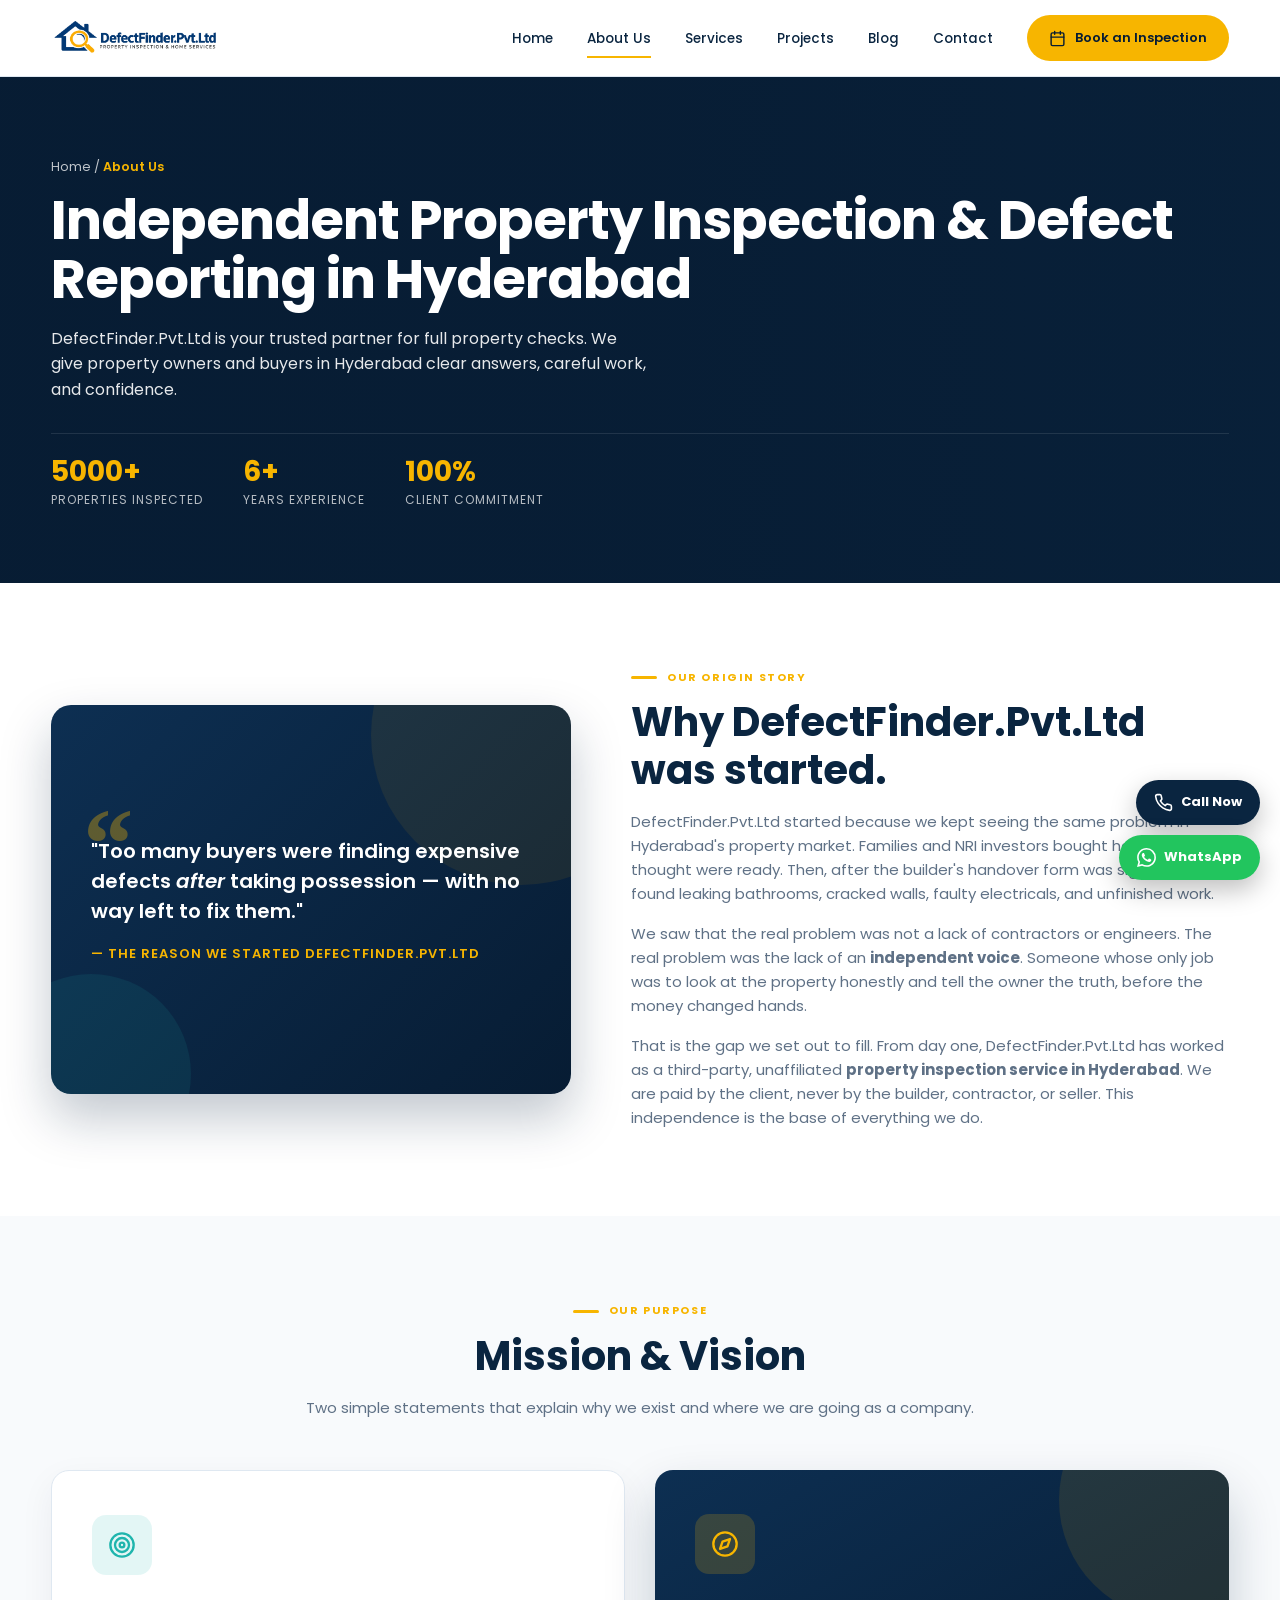
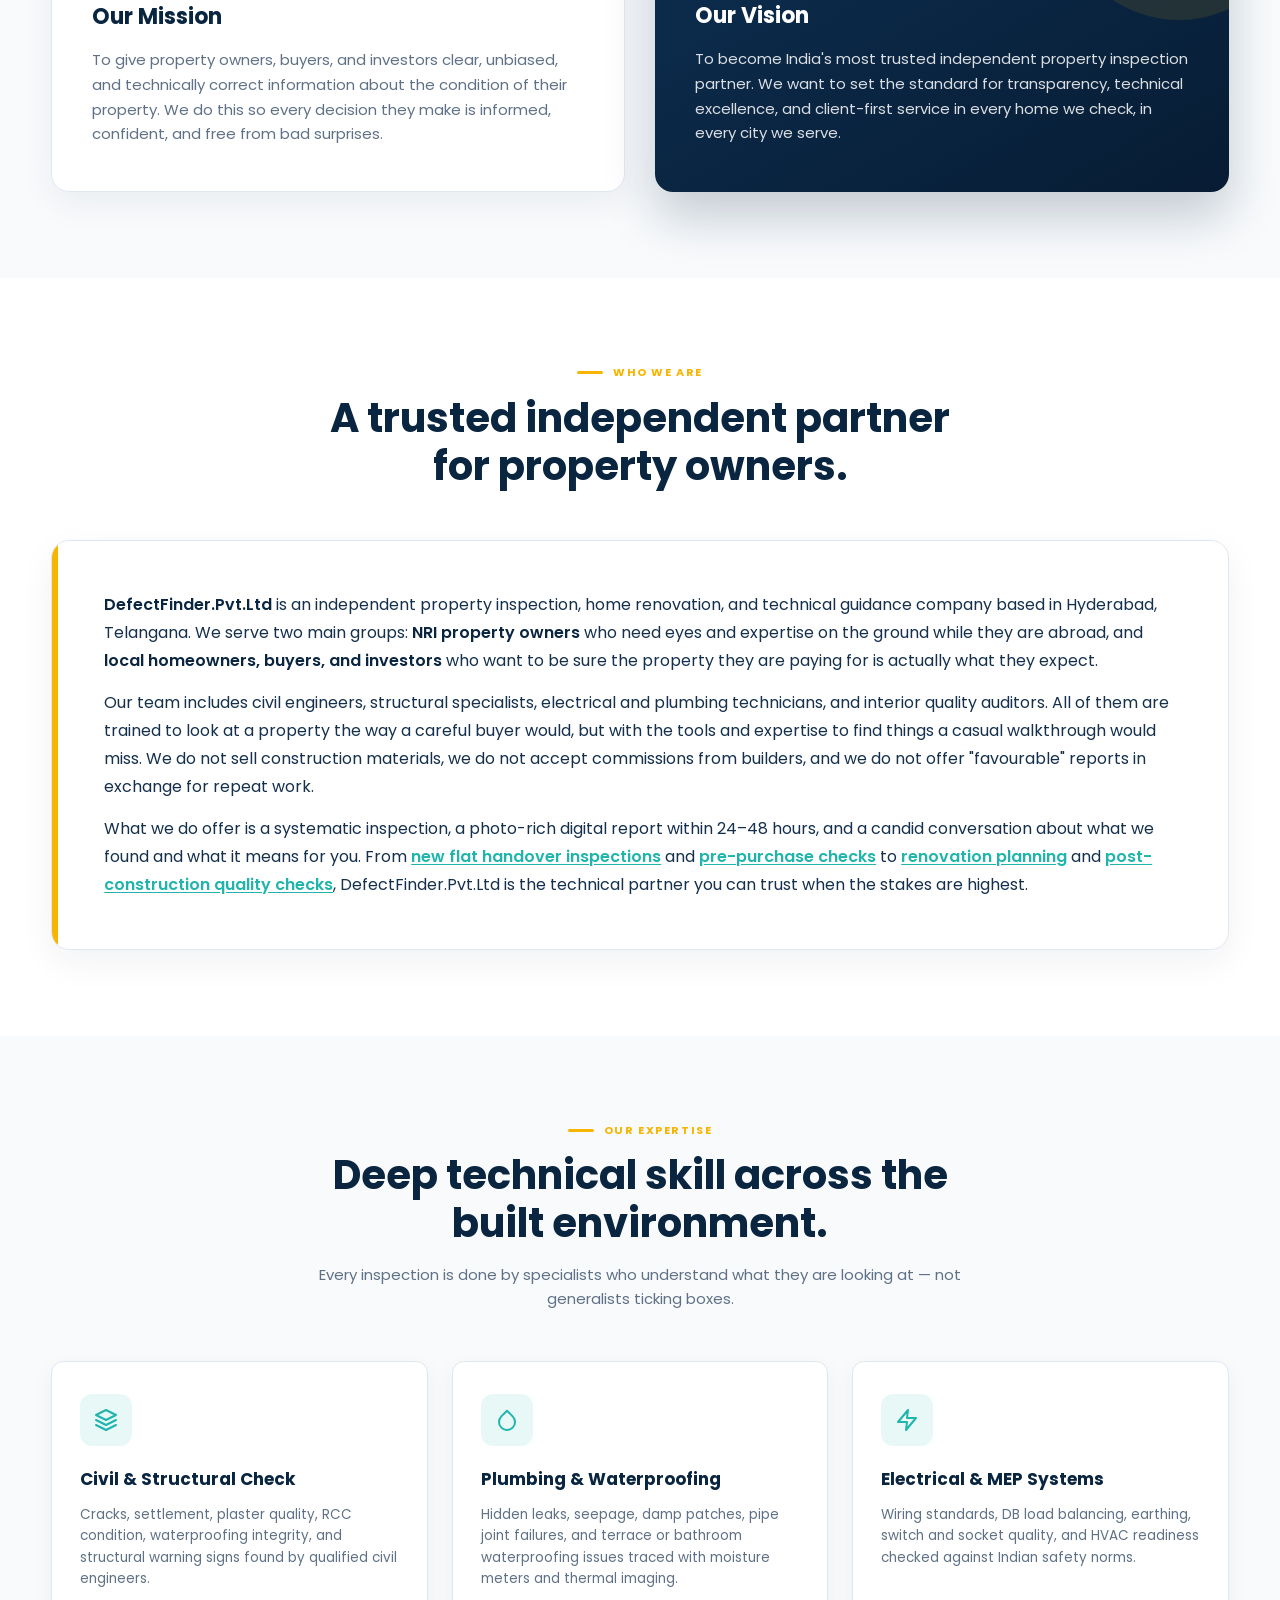
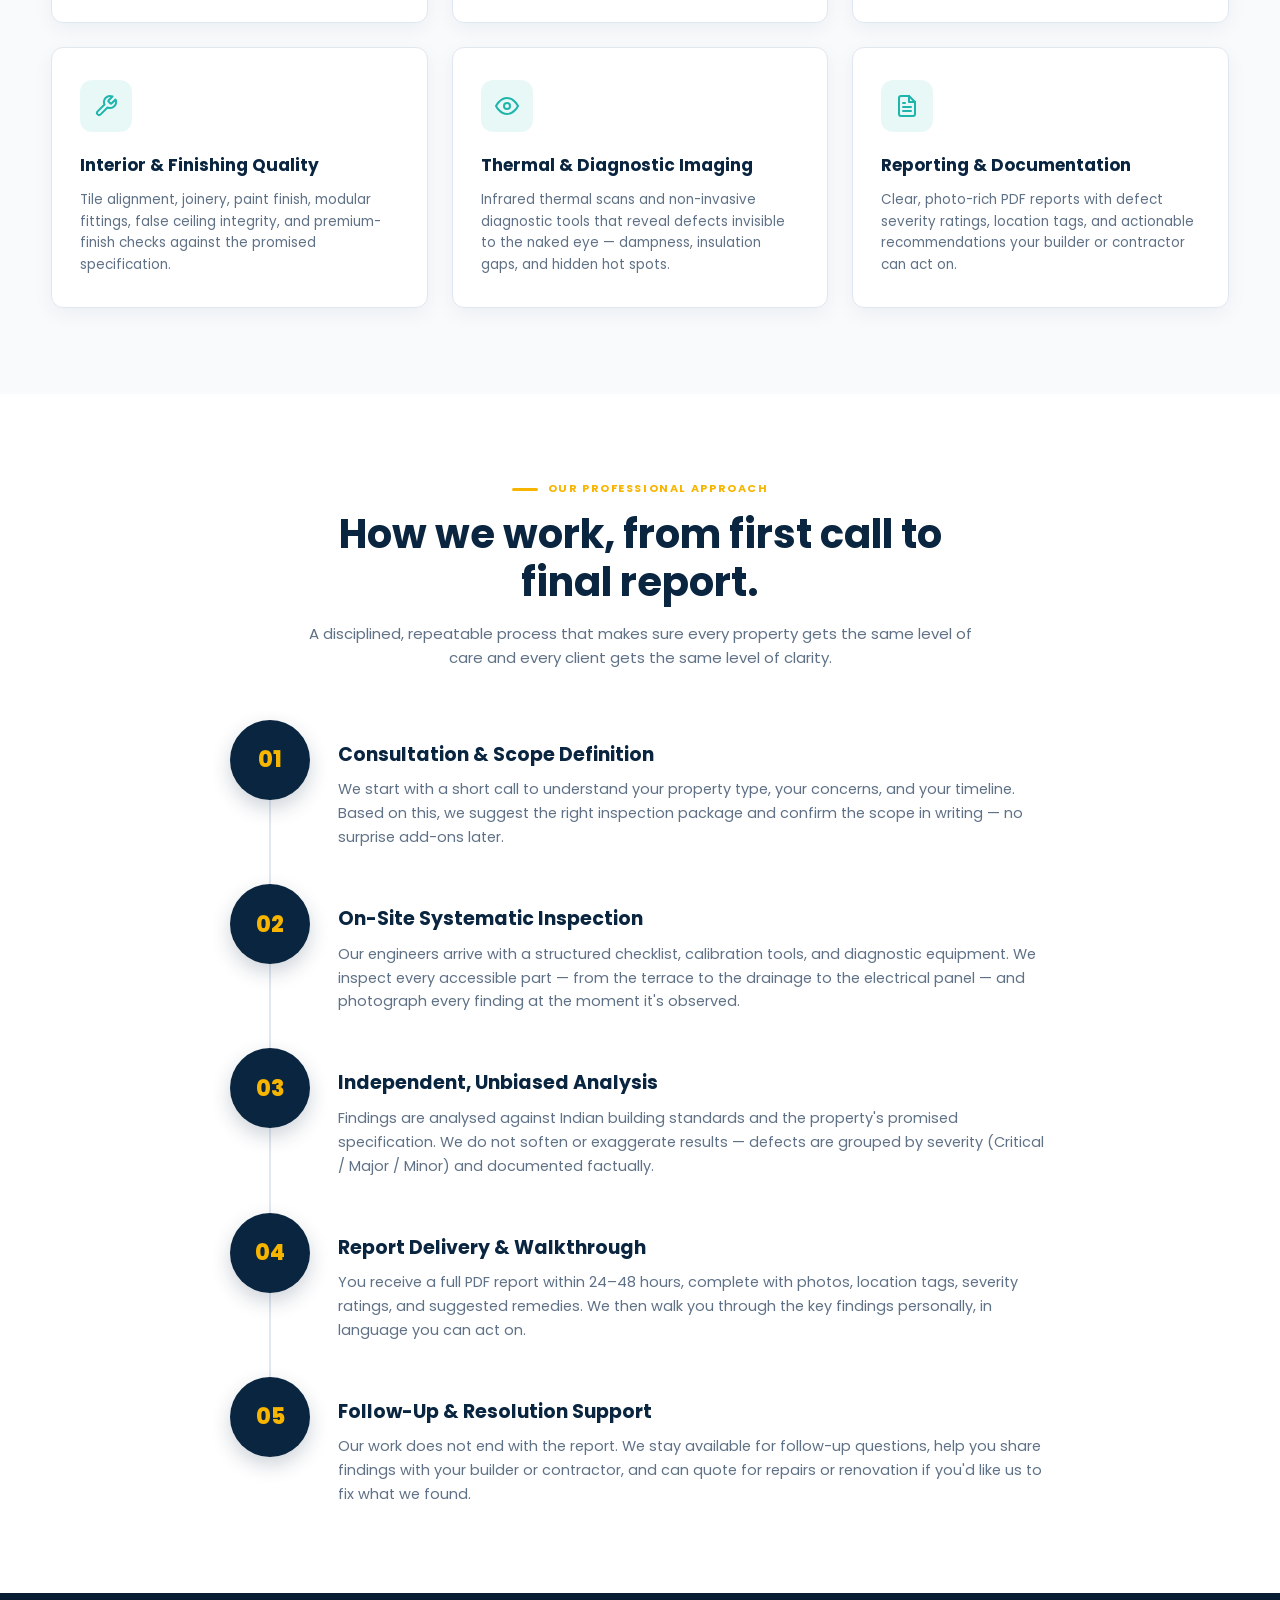
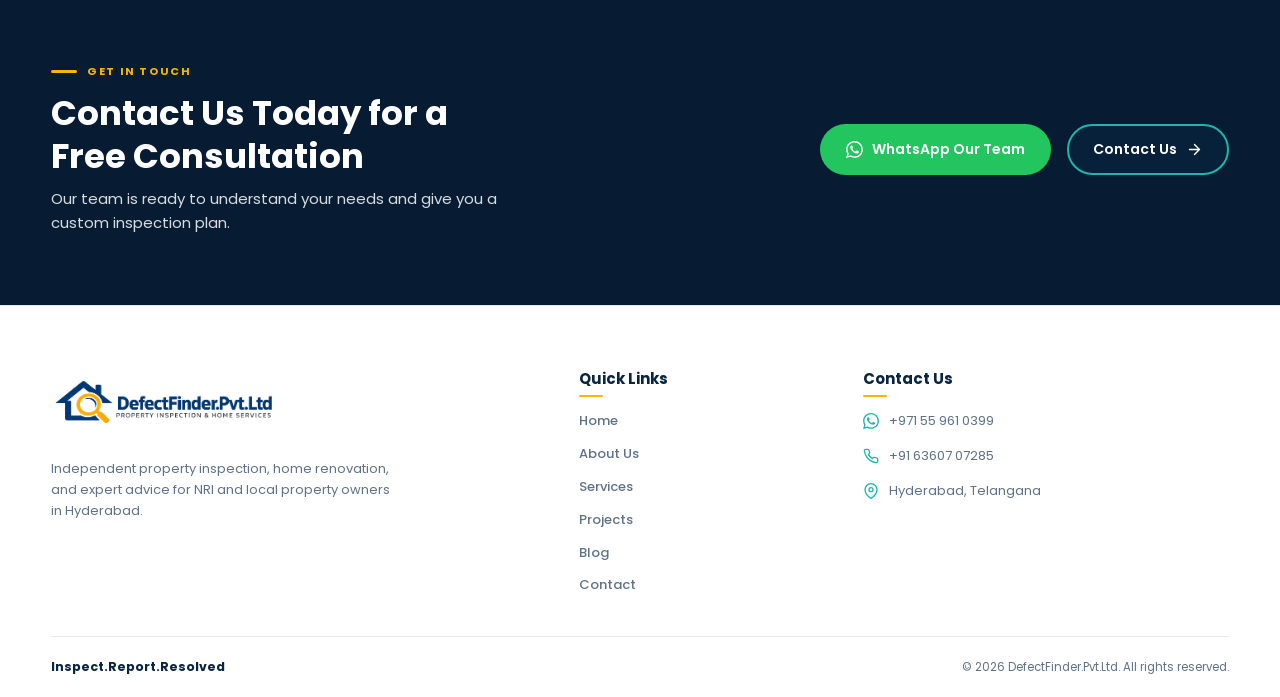
==== commit 6df33379: "Add multi-format favicon, DefectFinder.Pvt.Ltd branding across all pages, fix contact phone links" ====
--- a/about.html
+++ b/about.html
@@ -3,30 +3,37 @@
 <head>
   <meta charset="UTF-8">
   <meta name="viewport" content="width=device-width, initial-scale=1.0">
-  <meta name="description" content="DefectFinder offers independent property inspection in Hyderabad — building defect reports, new flat handover checks, NRI home inspections and water leak detection. Book a free consultation.">
+  <meta name="description" content="DefectFinder.Pvt.Ltd offers independent property inspection in Hyderabad — building defect reports, new flat handover checks, NRI home inspections and water leak detection. Book a free consultation.">
   <meta name="keywords" content="property inspection Hyderabad, home inspection Hyderabad, building defect report, new flat handover inspection, NRI property inspection, independent inspection Hyderabad, water leak detection Hyderabad, thermal scanning Hyderabad">
   <meta name="theme-color" content="#0a2540">
   <meta name="robots" content="index, follow, max-image-preview:large">
-  <title>Independent Property Inspection in Hyderabad | About DefectFinder</title>
+  <title>Independent Property Inspection in Hyderabad | About DefectFinder.Pvt.Ltd</title>
   <link rel="canonical" href="https://defectfinder.in/about.html">
-  <link rel="icon" href="assets/favicon.webp" type="image/webp">
+
+  <!-- Favicons -->
+  <link rel="icon" type="image/png" href="/favicon-96x96.png" sizes="96x96" />
+  <link rel="icon" type="image/svg+xml" href="/favicon.svg" />
+  <link rel="shortcut icon" href="/favicon.ico" />
+  <link rel="apple-touch-icon" sizes="180x180" href="/apple-touch-icon.png" />
+  <meta name="apple-mobile-web-app-title" content="DefectFinder.Pvt.Ltd" />
+  <link rel="manifest" href="/site.webmanifest" />
 
   <!-- Open Graph -->
   <meta property="og:type" content="website">
-  <meta property="og:site_name" content="DefectFinder.in">
-  <meta property="og:title" content="Independent Property Inspection in Hyderabad | About DefectFinder">
-  <meta property="og:description" content="DefectFinder is Hyderabad's trusted independent property inspection company. Building defect reports, NRI home checks, handover inspections and renovation guidance.">
+  <meta property="og:site_name" content="DefectFinder.Pvt.Ltd">
+  <meta property="og:title" content="Independent Property Inspection in Hyderabad | About DefectFinder.Pvt.Ltd">
+  <meta property="og:description" content="DefectFinder.Pvt.Ltd is Hyderabad's trusted independent property inspection company. Building defect reports, NRI home checks, handover inspections and renovation guidance.">
   <meta property="og:url" content="https://defectfinder.in/about.html">
   <meta property="og:image" content="https://defectfinder.in/assets/hero.webp">
-  <meta property="og:image:alt" content="DefectFinder team conducting independent property inspection in Hyderabad">
+  <meta property="og:image:alt" content="DefectFinder.Pvt.Ltd team conducting independent property inspection in Hyderabad">
   <meta property="og:locale" content="en_IN">
 
   <!-- Twitter -->
   <meta name="twitter:card" content="summary_large_image">
-  <meta name="twitter:title" content="Independent Property Inspection in Hyderabad | About DefectFinder">
-  <meta name="twitter:description" content="DefectFinder is Hyderabad's trusted independent property inspection company. Building defect reports, NRI home checks, handover inspections and renovation guidance.">
+  <meta name="twitter:title" content="Independent Property Inspection in Hyderabad | About DefectFinder.Pvt.Ltd">
+  <meta name="twitter:description" content="DefectFinder.Pvt.Ltd is Hyderabad's trusted independent property inspection company. Building defect reports, NRI home checks, handover inspections and renovation guidance.">
   <meta name="twitter:image" content="https://defectfinder.in/assets/hero.webp">
-  <meta name="twitter:image:alt" content="DefectFinder team conducting independent property inspection in Hyderabad">
+  <meta name="twitter:image:alt" content="DefectFinder.Pvt.Ltd team conducting independent property inspection in Hyderabad">
 
   <link rel="preconnect" href="https://fonts.googleapis.com">
   <link rel="preconnect" href="https://fonts.gstatic.com" crossorigin>
@@ -37,12 +44,12 @@
   {
     "@context": "https://schema.org",
     "@type": "AboutPage",
-    "name": "About DefectFinder — Independent Property Inspection in Hyderabad",
+    "name": "About DefectFinder.Pvt.Ltd — Independent Property Inspection in Hyderabad",
     "url": "https://defectfinder.in/about.html",
-    "description": "Learn about DefectFinder, an independent property inspection company in Hyderabad offering building defect reports, NRI home inspections, new flat handover checks, and renovation guidance.",
+    "description": "Learn about DefectFinder.Pvt.Ltd, an independent property inspection company in Hyderabad offering building defect reports, NRI home inspections, new flat handover checks, and renovation guidance.",
     "mainEntity": {
       "@type": "HomeAndConstructionBusiness",
-      "name": "DefectFinder.in",
+      "name": "DefectFinder.Pvt.Ltd",
       "description": "Independent property inspection, home renovation, and expert advice for NRI and local property owners in Hyderabad. Services include building defect reports, new flat handover inspection, water leak detection, thermal scanning, and electrical and plumbing inspection.",
       "url": "https://defectfinder.in/",
       "logo": "https://defectfinder.in/assets/logo.webp",
@@ -314,8 +321,8 @@
   <!-- HEADER -->
   <header class="header">
     <div class="container nav-inner">
-      <a href="index.html" aria-label="DefectFinder.in home">
-        <img src="assets/logo.webp" alt="DefectFinder.in — independent property inspection Hyderabad" class="logo-img" width="140" height="56">
+      <a href="index.html" aria-label="DefectFinder.Pvt.Ltd home">
+        <img src="assets/logo.webp" alt="DefectFinder.Pvt.Ltd — independent property inspection Hyderabad" class="logo-img" width="140" height="56">
       </a>
       <button class="menu-toggle" id="menuToggle" aria-label="Open navigation" aria-expanded="false" aria-controls="navLinks">☰</button>
       <ul class="nav-links" id="navLinks">
@@ -343,7 +350,7 @@
       <div class="container">
         <div class="breadcrumbs"><a href="index.html">Home</a> / <span>About Us</span></div>
         <h1>Independent Property Inspection &amp; Defect Reporting in Hyderabad</h1>
-        <p>DefectFinder is your trusted partner for full property checks. We give property owners and buyers in Hyderabad clear answers, careful work, and confidence.</p>
+        <p>DefectFinder.Pvt.Ltd is your trusted partner for full property checks. We give property owners and buyers in Hyderabad clear answers, careful work, and confidence.</p>
 
         <div class="stats-row">
           <div class="stat-item"><h4>5000+</h4><p>Properties Inspected</p></div>
@@ -356,19 +363,19 @@
     <!-- ORIGIN STORY -->
     <section class="section" id="origin">
       <div class="container origin">
-        <div class="origin-visual" role="img" aria-label="DefectFinder was founded because buyers were finding expensive property defects after taking possession in Hyderabad">
+        <div class="origin-visual" role="img" aria-label="DefectFinder.Pvt.Ltd was founded because buyers were finding expensive property defects after taking possession in Hyderabad">
           <div class="origin-quote">
             "Too many buyers were finding expensive defects <em>after</em> taking possession — with no way left to fix them."
-            <span>— The reason we started DefectFinder</span>
+            <span>— The reason we started DefectFinder.Pvt.Ltd</span>
           </div>
         </div>
 
         <div class="origin-body">
           <div class="eyebrow">Our Origin Story</div>
-          <h2 class="title">Why DefectFinder was started.</h2>
-          <p>DefectFinder started because we kept seeing the same problem in Hyderabad's property market. Families and NRI investors bought homes they thought were ready. Then, after the builder's handover form was signed, they found leaking bathrooms, cracked walls, faulty electricals, and unfinished work.</p>
+          <h2 class="title">Why DefectFinder.Pvt.Ltd was started.</h2>
+          <p>DefectFinder.Pvt.Ltd started because we kept seeing the same problem in Hyderabad's property market. Families and NRI investors bought homes they thought were ready. Then, after the builder's handover form was signed, they found leaking bathrooms, cracked walls, faulty electricals, and unfinished work.</p>
           <p>We saw that the real problem was not a lack of contractors or engineers. The real problem was the lack of an <strong>independent voice</strong>. Someone whose only job was to look at the property honestly and tell the owner the truth, before the money changed hands.</p>
-          <p>That is the gap we set out to fill. From day one, DefectFinder has worked as a third-party, unaffiliated <strong>property inspection service in Hyderabad</strong>. We are paid by the client, never by the builder, contractor, or seller. This independence is the base of everything we do.</p>
+          <p>That is the gap we set out to fill. From day one, DefectFinder.Pvt.Ltd has worked as a third-party, unaffiliated <strong>property inspection service in Hyderabad</strong>. We are paid by the client, never by the builder, contractor, or seller. This independence is the base of everything we do.</p>
         </div>
       </div>
     </section>
@@ -409,7 +416,7 @@
         <div class="intro-card">
           <p><strong>DefectFinder.Pvt.Ltd</strong> is an independent property inspection, home renovation, and technical guidance company based in Hyderabad, Telangana. We serve two main groups: <strong>NRI property owners</strong> who need eyes and expertise on the ground while they are abroad, and <strong>local homeowners, buyers, and investors</strong> who want to be sure the property they are paying for is actually what they expect.</p>
           <p>Our team includes civil engineers, structural specialists, electrical and plumbing technicians, and interior quality auditors. All of them are trained to look at a property the way a careful buyer would, but with the tools and expertise to find things a casual walkthrough would miss. We do not sell construction materials, we do not accept commissions from builders, and we do not offer "favourable" reports in exchange for repeat work.</p>
-          <p>What we do offer is a systematic inspection, a photo-rich digital report within 24–48 hours, and a candid conversation about what we found and what it means for you. From <a href="services.html#handover">new flat handover inspections</a> and <a href="services.html#prepurchase">pre-purchase checks</a> to <a href="services.html#renovation">renovation planning</a> and <a href="services.html#postconstruction">post-construction quality checks</a>, DefectFinder is the technical partner you can trust when the stakes are highest.</p>
+          <p>What we do offer is a systematic inspection, a photo-rich digital report within 24–48 hours, and a candid conversation about what we found and what it means for you. From <a href="services.html#handover">new flat handover inspections</a> and <a href="services.html#prepurchase">pre-purchase checks</a> to <a href="services.html#renovation">renovation planning</a> and <a href="services.html#postconstruction">post-construction quality checks</a>, DefectFinder.Pvt.Ltd is the technical partner you can trust when the stakes are highest.</p>
         </div>
       </div>
     </section>
@@ -526,7 +533,7 @@
           <p>Our team is ready to understand your needs and give you a custom inspection plan.</p>
         </div>
         <div class="cta-buttons">
-          <a class="btn btn-green" href="https://wa.me/971559610399?text=Hello%20DefectFinder!%20I%20would%20like%20a%20free%20consultation." target="_blank" rel="noopener"><svg class="ic"><use href="#i-wa"/></svg> WhatsApp Our Team</a>
+          <a class="btn btn-green" href="https://wa.me/971559610399?text=Hello%20DefectFinder!" target="_blank" rel="noopener"><svg class="ic"><use href="#i-wa"/></svg> WhatsApp Our Team</a>
           <a class="btn btn-outline" href="contact.html">Contact Us <svg class="ic"><use href="#i-arrow"/></svg></a>
         </div>
       </div>
@@ -538,8 +545,8 @@
     <div class="container">
       <div class="footer-top">
         <div class="footer-col footer-brand">
-          <a href="index.html" aria-label="DefectFinder.in home">
-            <img src="assets/logo.webp" alt="DefectFinder.in — property inspection company in Hyderabad" class="logo-img" width="188" height="75" loading="lazy">
+          <a href="index.html" aria-label="DefectFinder.Pvt.Ltd home">
+            <img src="assets/logo.webp" alt="DefectFinder.Pvt.Ltd — property inspection company in Hyderabad" class="logo-img" width="188" height="75" loading="lazy">
           </a>
           <p>Independent property inspection, home renovation, and expert advice for NRI and local property owners in Hyderabad.</p>
         </div>
@@ -575,7 +582,7 @@
 
   <!-- FLOATING ACTIONS -->
   <div class="fab-wrap">
-    <a class="fab call" href="tel:+916360707285" aria-label="Call DefectFinder"><svg class="ic"><use href="#i-phone"/></svg><span>Call Now</span></a>
+    <a class="fab call" href="tel:+916360707285" aria-label="Call DefectFinder.Pvt.Ltd"><svg class="ic"><use href="#i-phone"/></svg><span>Call Now</span></a>
     <a class="fab wa" href="https://wa.me/916360707285?text=Hello%20DefectFinder!%20I%20would%20like%20a%20free%20consultation." target="_blank" rel="noopener" aria-label="Chat on WhatsApp"><svg class="ic"><use href="#i-wa"/></svg><span>WhatsApp</span></a>
   </div>
 
@@ -700,7 +707,7 @@
           if (!form.checkValidity()) { form.reportValidity(); return; }
           var d = new FormData(form);
           var msg =
-            "Hello DefectFinder! I would like to book an inspection.\n\n" +
+            "Hello DefectFinder.Pvt.Ltd! I would like to book an inspection.\n\n" +
             "*Name:* " + (d.get("name") || "") + "\n" +
             "*Phone:* " + (d.get("phone") || "") + "\n" +
             "*Email:* " + (d.get("email") || "Not provided") + "\n" +
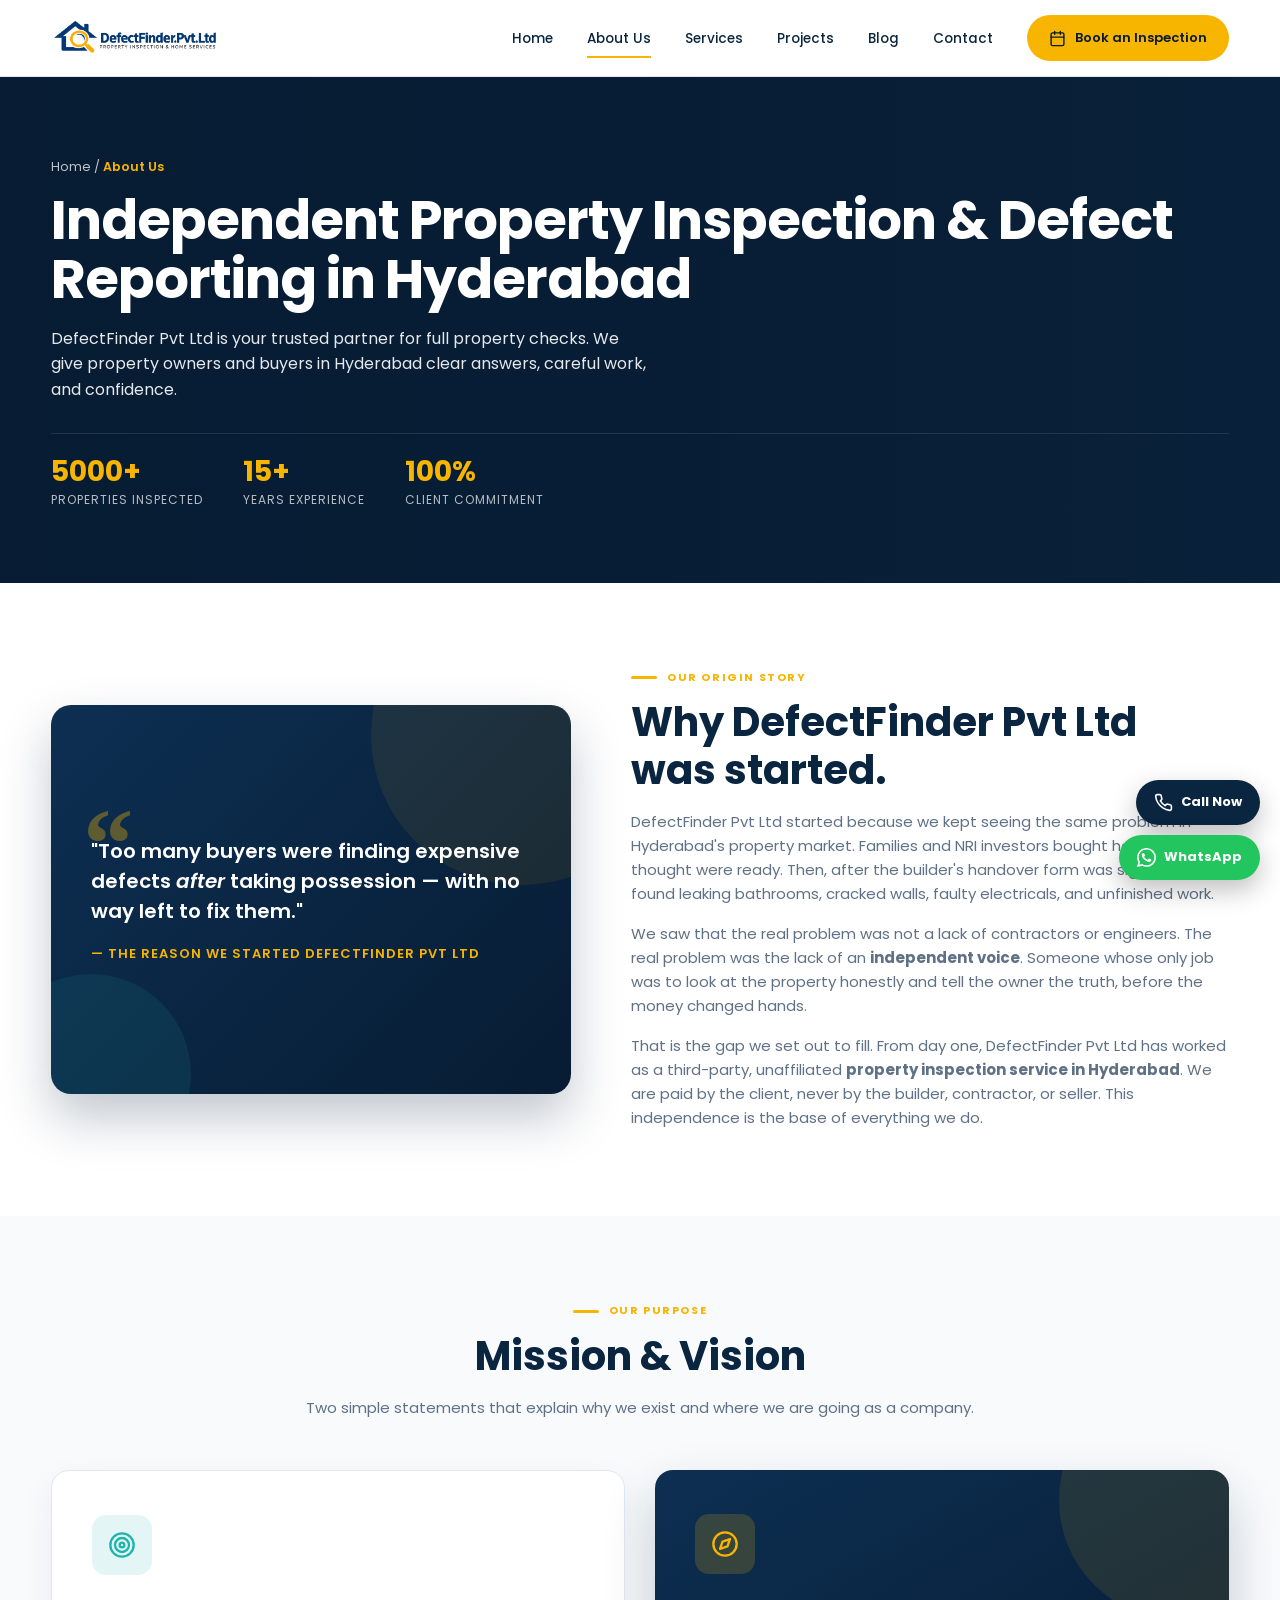
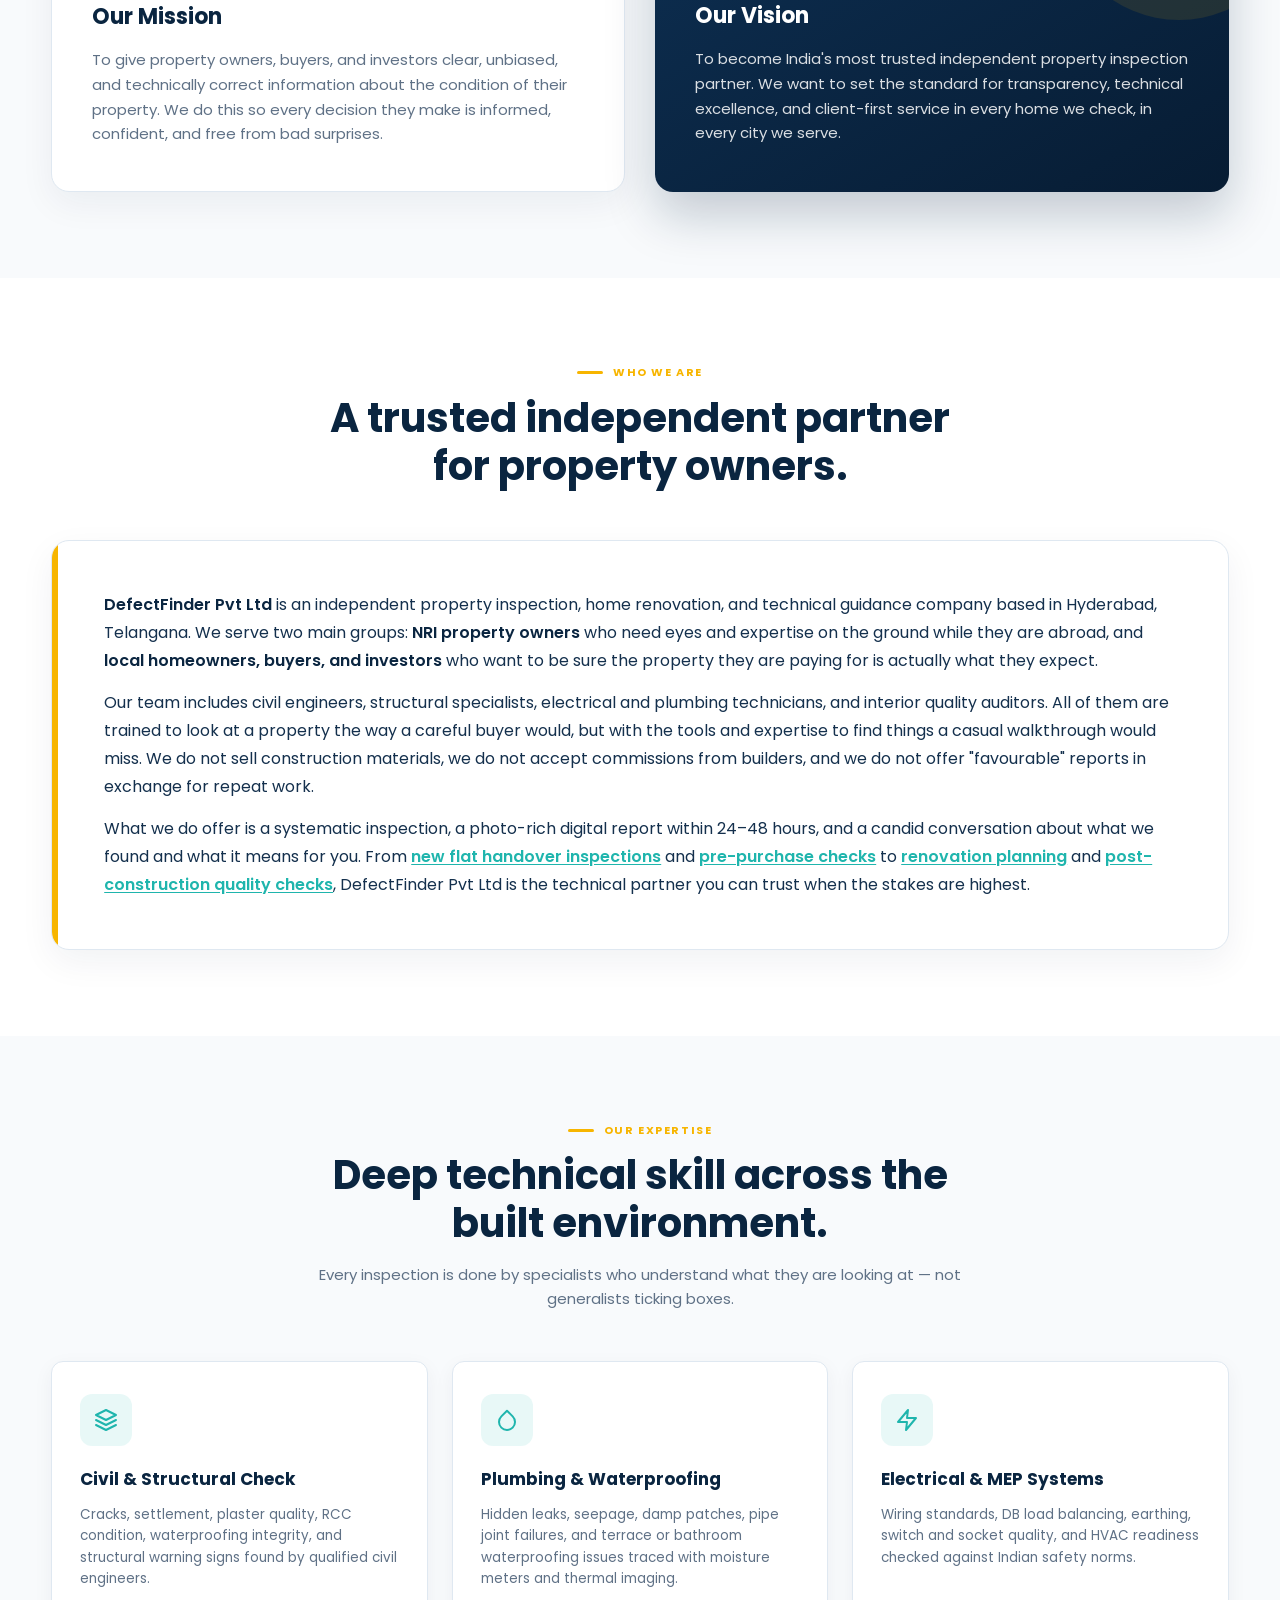
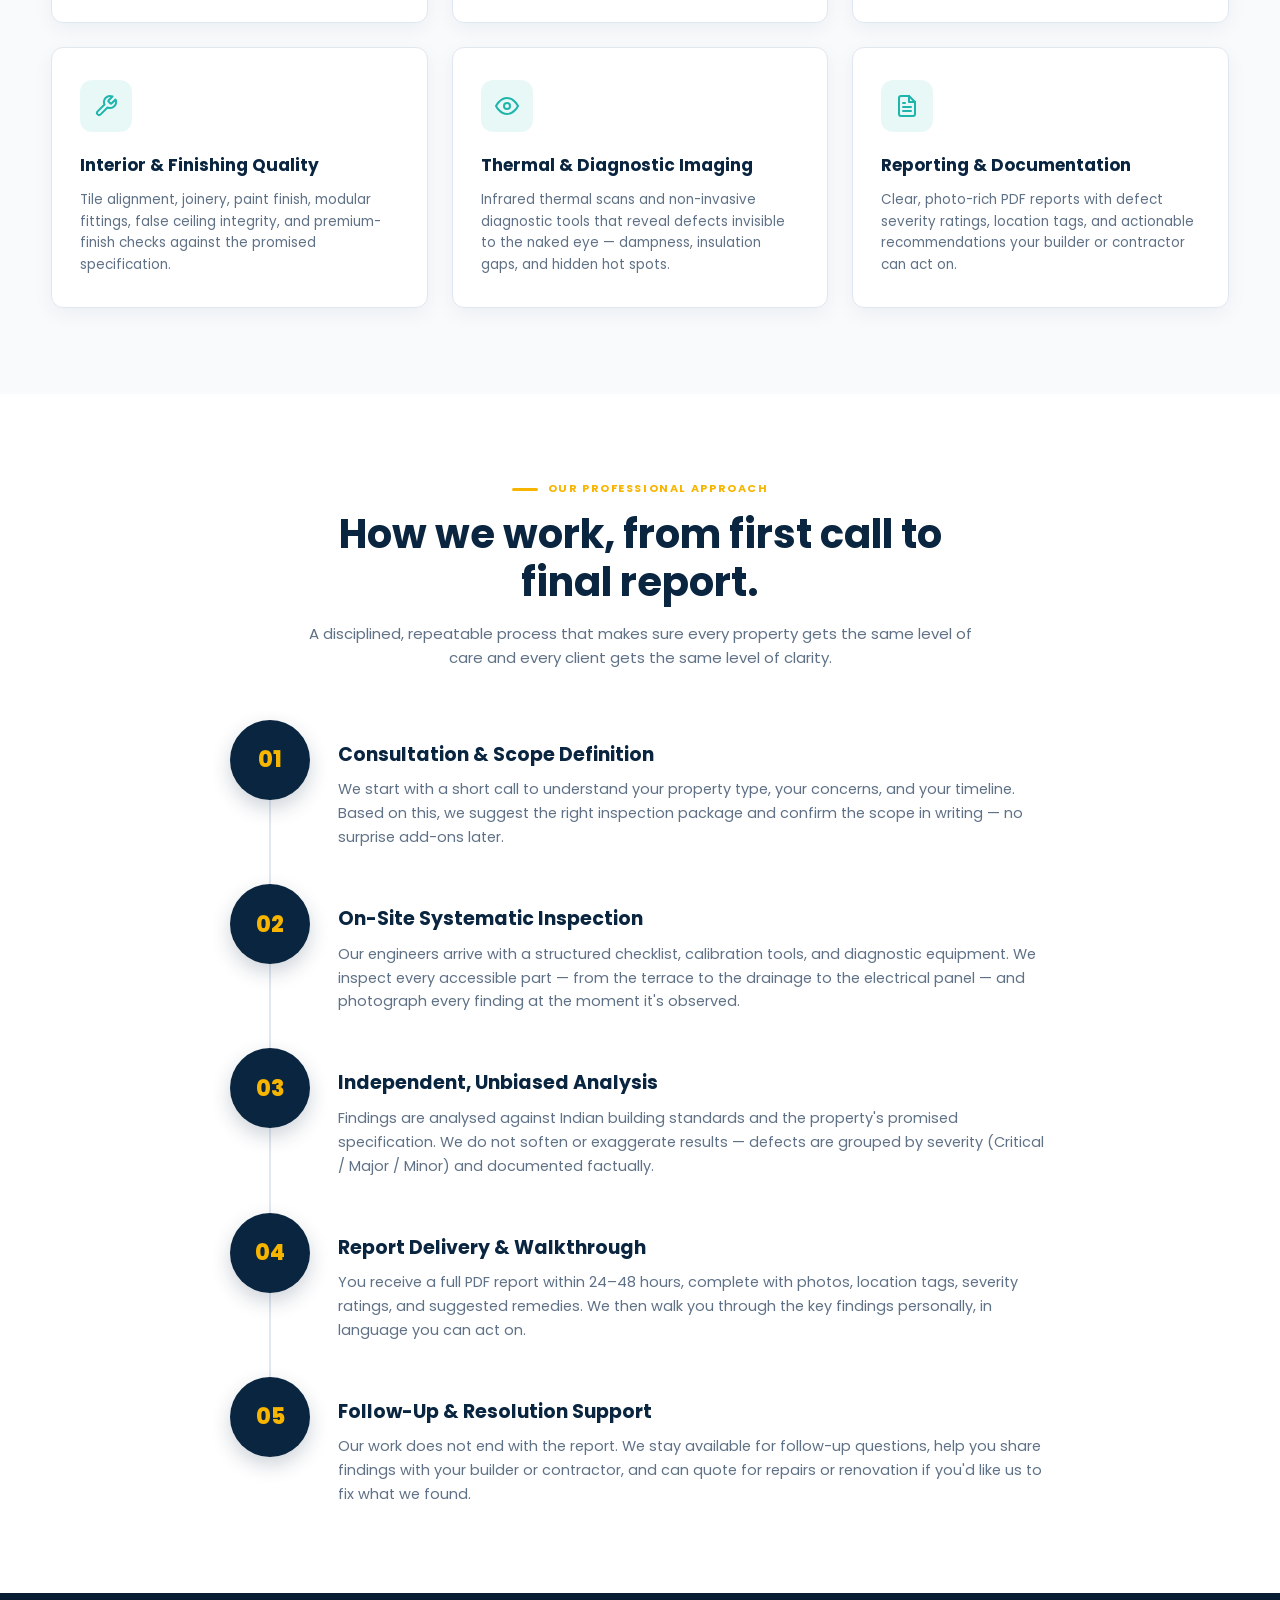
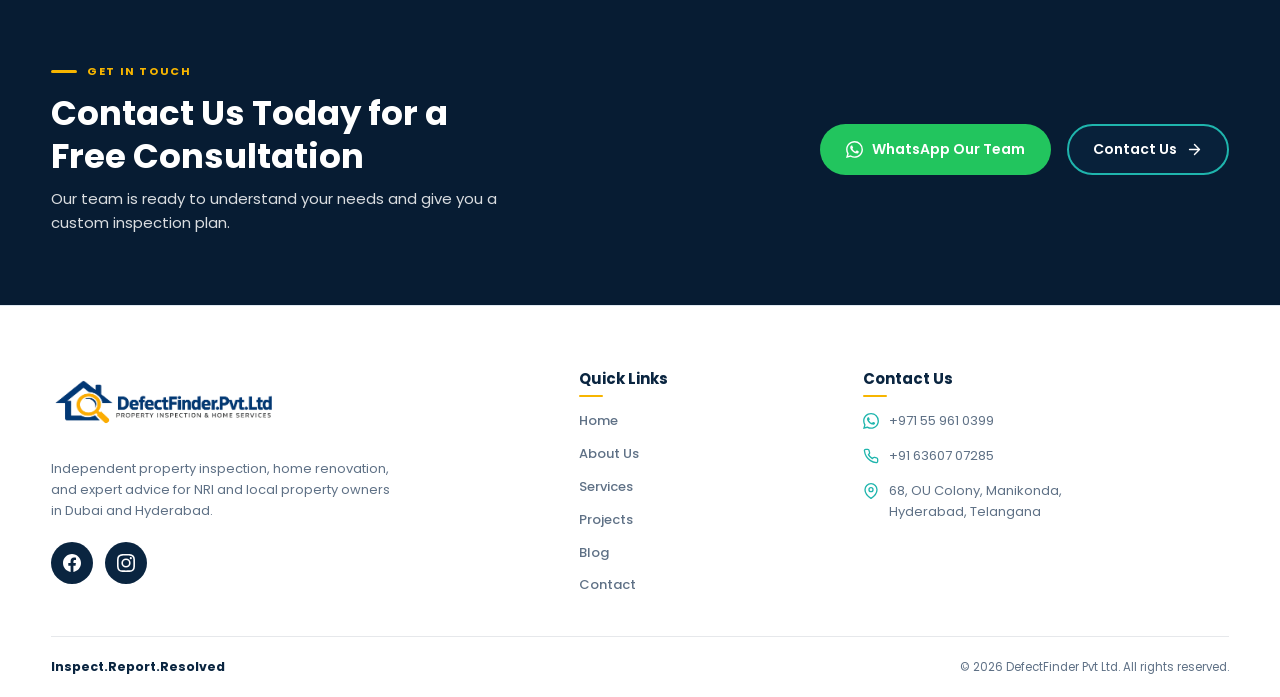
==== commit cb9b64d0: "Consistency pass: unify WhatsApp, footer, schema, and fix blog date across all pages" ====
--- a/about.html
+++ b/about.html
@@ -3,37 +3,45 @@
 <head>
   <meta charset="UTF-8">
   <meta name="viewport" content="width=device-width, initial-scale=1.0">
-  <meta name="description" content="DefectFinder.Pvt.Ltd offers independent property inspection in Hyderabad — building defect reports, new flat handover checks, NRI home inspections and water leak detection. Book a free consultation.">
+  <meta name="description" content="DefectFinder Pvt Ltd offers independent property inspection in Hyderabad — building defect reports, new flat handover checks, NRI home inspections and water leak detection. Book a free consultation.">
   <meta name="keywords" content="property inspection Hyderabad, home inspection Hyderabad, building defect report, new flat handover inspection, NRI property inspection, independent inspection Hyderabad, water leak detection Hyderabad, thermal scanning Hyderabad">
   <meta name="theme-color" content="#0a2540">
   <meta name="robots" content="index, follow, max-image-preview:large">
-  <title>Independent Property Inspection in Hyderabad | About DefectFinder.Pvt.Ltd</title>
-  <link rel="canonical" href="https://defectfinder.in/about.html">
+  <title>Independent Property Inspection in Hyderabad | About DefectFinder Pvt Ltd</title>
+  <link rel="canonical" href="https://defectfinderpvtltd.com/about.html">
+
+  <!-- Google Analytics (GA4) -->
+  <script async src="https://www.googletagmanager.com/gtm.js?id=GTM-PZFQQ9ZD"></script>
+<script>
+  window.dataLayer = window.dataLayer || [];
+  function gtag(){dataLayer.push(arguments);}
+  gtag('js', new Date());
+</script>
 
   <!-- Favicons -->
   <link rel="icon" type="image/png" href="/favicon-96x96.png" sizes="96x96" />
   <link rel="icon" type="image/svg+xml" href="/favicon.svg" />
   <link rel="shortcut icon" href="/favicon.ico" />
   <link rel="apple-touch-icon" sizes="180x180" href="/apple-touch-icon.png" />
-  <meta name="apple-mobile-web-app-title" content="DefectFinder.Pvt.Ltd" />
+  <meta name="apple-mobile-web-app-title" content="DefectFinder Pvt Ltd" />
   <link rel="manifest" href="/site.webmanifest" />
 
   <!-- Open Graph -->
   <meta property="og:type" content="website">
-  <meta property="og:site_name" content="DefectFinder.Pvt.Ltd">
-  <meta property="og:title" content="Independent Property Inspection in Hyderabad | About DefectFinder.Pvt.Ltd">
-  <meta property="og:description" content="DefectFinder.Pvt.Ltd is Hyderabad's trusted independent property inspection company. Building defect reports, NRI home checks, handover inspections and renovation guidance.">
-  <meta property="og:url" content="https://defectfinder.in/about.html">
-  <meta property="og:image" content="https://defectfinder.in/assets/hero.webp">
-  <meta property="og:image:alt" content="DefectFinder.Pvt.Ltd team conducting independent property inspection in Hyderabad">
+  <meta property="og:site_name" content="DefectFinder Pvt Ltd">
+  <meta property="og:title" content="Independent Property Inspection in Hyderabad | About DefectFinder Pvt Ltd">
+  <meta property="og:description" content="DefectFinder Pvt Ltd is Hyderabad's trusted independent property inspection company. Building defect reports, NRI home checks, handover inspections and renovation guidance.">
+  <meta property="og:url" content="https://defectfinderpvtltd.com/about.html">
+  <meta property="og:image" content="https://defectfinderpvtltd.com/assets/hero.webp">
+  <meta property="og:image:alt" content="DefectFinder Pvt Ltd team conducting independent property inspection in Hyderabad">
   <meta property="og:locale" content="en_IN">
 
   <!-- Twitter -->
   <meta name="twitter:card" content="summary_large_image">
-  <meta name="twitter:title" content="Independent Property Inspection in Hyderabad | About DefectFinder.Pvt.Ltd">
-  <meta name="twitter:description" content="DefectFinder.Pvt.Ltd is Hyderabad's trusted independent property inspection company. Building defect reports, NRI home checks, handover inspections and renovation guidance.">
-  <meta name="twitter:image" content="https://defectfinder.in/assets/hero.webp">
-  <meta name="twitter:image:alt" content="DefectFinder.Pvt.Ltd team conducting independent property inspection in Hyderabad">
+  <meta name="twitter:title" content="Independent Property Inspection in Hyderabad | About DefectFinder Pvt Ltd">
+  <meta name="twitter:description" content="DefectFinder Pvt Ltd is Hyderabad's trusted independent property inspection company. Building defect reports, NRI home checks, handover inspections and renovation guidance.">
+  <meta name="twitter:image" content="https://defectfinderpvtltd.com/assets/hero.webp">
+  <meta name="twitter:image:alt" content="DefectFinder Pvt Ltd team conducting independent property inspection in Hyderabad">
 
   <link rel="preconnect" href="https://fonts.googleapis.com">
   <link rel="preconnect" href="https://fonts.gstatic.com" crossorigin>
@@ -44,26 +52,39 @@
   {
     "@context": "https://schema.org",
     "@type": "AboutPage",
-    "name": "About DefectFinder.Pvt.Ltd — Independent Property Inspection in Hyderabad",
-    "url": "https://defectfinder.in/about.html",
-    "description": "Learn about DefectFinder.Pvt.Ltd, an independent property inspection company in Hyderabad offering building defect reports, NRI home inspections, new flat handover checks, and renovation guidance.",
+    "name": "About DefectFinder Pvt Ltd — Independent Property Inspection in Hyderabad",
+    "url": "https://defectfinderpvtltd.com/about.html",
+    "description": "Learn about DefectFinder Pvt Ltd, an independent property inspection company in Hyderabad offering building defect reports, NRI home inspections, new flat handover checks, and renovation guidance.",
     "mainEntity": {
       "@type": "HomeAndConstructionBusiness",
-      "name": "DefectFinder.Pvt.Ltd",
+      "name": "DefectFinder Pvt Ltd",
       "description": "Independent property inspection, home renovation, and expert advice for NRI and local property owners in Hyderabad. Services include building defect reports, new flat handover inspection, water leak detection, thermal scanning, and electrical and plumbing inspection.",
-      "url": "https://defectfinder.in/",
-      "logo": "https://defectfinder.in/assets/logo.webp",
-      "image": "https://defectfinder.in/assets/hero.webp",
+      "url": "https://defectfinderpvtltd.com/",
+      "logo": "https://defectfinderpvtltd.com/assets/logo.webp",
+      "image": "https://defectfinderpvtltd.com/assets/hero.webp",
       "telephone": ["+971559610399", "+916360707285"],
-      "areaServed": { "@type": "City", "name": "Hyderabad" },
-      "address": {
-        "@type": "PostalAddress",
-        "addressLocality": "Hyderabad",
-        "addressRegion": "Telangana",
-        "addressCountry": "IN"
-      },
+      "areaServed": [
+        { "@type": "City", "name": "Dubai" },
+        { "@type": "City", "name": "Hyderabad" }
+      ],
+      "address": [
+        {
+          "@type": "PostalAddress",
+          "streetAddress": "68, OU Colony, Manikonda",
+          "addressLocality": "Hyderabad",
+          "addressRegion": "Telangana",
+          "addressCountry": "IN"
+        },
+        {
+          "@type": "PostalAddress",
+          "addressLocality": "Dubai",
+          "addressCountry": "AE"
+        }
+      ],
       "priceRange": "₹₹",
       "sameAs": [
+        "https://www.facebook.com/share/1EiNXnGqri/",
+        "https://www.instagram.com/defectfinderpvt.ltd",
         "https://wa.me/971559610399"
       ]
     }
@@ -235,6 +256,26 @@
     .footer-contact a { display: flex; align-items: flex-start; gap: 10px; font-size: 13px; color: var(--muted); transition: .2s; }
     .footer-contact a:hover { color: var(--teal); }
     .footer-contact .ic { font-size: 16px; color: var(--teal); margin-top: 2px; }
+
+    /* SOCIAL ICONS */
+    .footer-social { display: flex; gap: 12px; margin-top: 20px; }
+    .footer-social a {
+      width: 42px;
+      height: 42px;
+      border-radius: 50%;
+      display: grid;
+      place-items: center;
+      background: var(--navy);
+      color: #fff;
+      font-size: 18px;
+      transition: .25s;
+      border: 2px solid transparent;
+    }
+    .footer-social a:hover { transform: translateY(-3px); }
+    .footer-social a.fb:hover { background: #1877f2; border-color: #1877f2; }
+    .footer-social a.ig:hover { background: #e1306c; border-color: #e1306c; }
+    .footer-social .ic { stroke: none; fill: currentColor; }
+
     .footer-bottom { border-top: 1px solid rgba(10,37,64,0.1); padding-top: 20px; display: flex; justify-content: space-between; align-items: center; flex-wrap: wrap; gap: 14px; position: relative; z-index: 2; }
     .footer-tag { font-size: 12.5px; font-weight: 700; color: var(--navy); }
     .footer-copy { font-size: 11.5px; color: var(--muted); }
@@ -316,13 +357,15 @@
     <symbol id="i-layers" viewBox="0 0 24 24"><polygon points="12 2 2 7 12 12 22 7 12 2"/><polyline points="2 17 12 22 22 17"/><polyline points="2 12 12 17 22 12"/></symbol>
     <symbol id="i-lightning" viewBox="0 0 24 24"><path d="M13 2L3 14h9l-1 8 10-12h-9l1-8z"/></symbol>
     <symbol id="i-eye" viewBox="0 0 24 24"><path d="M1 12s4-8 11-8 11 8 11 8-4 8-11 8-11-8-11-8z"/><circle cx="12" cy="12" r="3"/></symbol>
+    <symbol id="i-facebook" viewBox="0 0 24 24"><path d="M24 12.073c0-6.627-5.373-12-12-12s-12 5.373-12 12c0 5.99 4.388 10.954 10.125 11.854v-8.385H7.078v-3.47h3.047V9.43c0-3.007 1.792-4.669 4.533-4.669 1.312 0 2.686.235 2.686.235v2.953H15.83c-1.491 0-1.956.925-1.956 1.874v2.25h3.328l-.532 3.47h-2.796v8.385C19.612 23.027 24 18.062 24 12.073z"/></symbol>
+    <symbol id="i-instagram" viewBox="0 0 24 24"><path d="M12 2.163c3.204 0 3.584.012 4.85.07 3.252.148 4.771 1.691 4.919 4.919.058 1.265.069 1.645.069 4.849 0 3.205-.012 3.584-.069 4.849-.149 3.225-1.664 4.771-4.919 4.919-1.266.058-1.644.07-4.85.07-3.204 0-3.584-.012-4.849-.07-3.26-.149-4.771-1.699-4.919-4.92-.058-1.265-.07-1.644-.07-4.849 0-3.204.013-3.583.07-4.849.149-3.227 1.664-4.771 4.919-4.919 1.266-.057 1.645-.069 4.849-.069zM12 0C8.741 0 8.333.014 7.053.072 2.695.272.273 2.69.073 7.052.014 8.333 0 8.741 0 12c0 3.259.014 3.668.072 4.948.2 4.358 2.618 6.78 6.98 6.98C8.333 23.986 8.741 24 12 24c3.259 0 3.668-.014 4.948-.072 4.354-.2 6.782-2.618 6.979-6.98.059-1.28.073-1.689.073-4.948 0-3.259-.014-3.667-.072-4.947-.196-4.354-2.617-6.78-6.979-6.98C15.668.014 15.259 0 12 0zm0 5.838a6.162 6.162 0 1 0 0 12.324 6.162 6.162 0 0 0 0-12.324zM12 16a4 4 0 1 1 0-8 4 4 0 0 1 0 8zm6.406-11.845a1.44 1.44 0 1 0 0 2.881 1.44 1.44 0 0 0 0-2.881z"/></symbol>
   </svg>
 
   <!-- HEADER -->
   <header class="header">
     <div class="container nav-inner">
-      <a href="index.html" aria-label="DefectFinder.Pvt.Ltd home">
-        <img src="assets/logo.webp" alt="DefectFinder.Pvt.Ltd — independent property inspection Hyderabad" class="logo-img" width="140" height="56">
+      <a href="index.html" aria-label="DefectFinder Pvt Ltd home">
+        <img src="assets/logo.webp" alt="DefectFinder Pvt Ltd — independent property inspection Hyderabad" class="logo-img" width="140" height="56">
       </a>
       <button class="menu-toggle" id="menuToggle" aria-label="Open navigation" aria-expanded="false" aria-controls="navLinks">☰</button>
       <ul class="nav-links" id="navLinks">
@@ -339,7 +382,7 @@
 
   <noscript>
     <div style="background:#fff9e6;border-bottom:1px solid #f7b500;padding:12px 16px;text-align:center;font-size:13px;color:#0a2540;">
-      JavaScript is disabled. For bookings, please call <a href="tel:+971559610399" style="text-decoration:underline;font-weight:700;">+971 55 961 0399</a> or
+      JavaScript is disabled. For bookings, please call <a href="tel:+916360707285" style="text-decoration:underline;font-weight:700;">+91 63607 07285</a> or
       <a href="https://wa.me/971559610399?text=Hello%20DefectFinder!" style="text-decoration:underline;font-weight:700;" target="_blank" rel="noopener">message us on WhatsApp</a>.
     </div>
   </noscript>
@@ -350,11 +393,11 @@
       <div class="container">
         <div class="breadcrumbs"><a href="index.html">Home</a> / <span>About Us</span></div>
         <h1>Independent Property Inspection &amp; Defect Reporting in Hyderabad</h1>
-        <p>DefectFinder.Pvt.Ltd is your trusted partner for full property checks. We give property owners and buyers in Hyderabad clear answers, careful work, and confidence.</p>
+        <p>DefectFinder Pvt Ltd is your trusted partner for full property checks. We give property owners and buyers in Hyderabad clear answers, careful work, and confidence.</p>
 
         <div class="stats-row">
           <div class="stat-item"><h4>5000+</h4><p>Properties Inspected</p></div>
-          <div class="stat-item"><h4>6+</h4><p>Years Experience</p></div>
+          <div class="stat-item"><h4>15+</h4><p>Years Experience</p></div>
           <div class="stat-item"><h4>100%</h4><p>Client Commitment</p></div>
         </div>
       </div>
@@ -363,19 +406,19 @@
     <!-- ORIGIN STORY -->
     <section class="section" id="origin">
       <div class="container origin">
-        <div class="origin-visual" role="img" aria-label="DefectFinder.Pvt.Ltd was founded because buyers were finding expensive property defects after taking possession in Hyderabad">
+        <div class="origin-visual" role="img" aria-label="DefectFinder Pvt Ltd was founded because buyers were finding expensive property defects after taking possession in Hyderabad">
           <div class="origin-quote">
             "Too many buyers were finding expensive defects <em>after</em> taking possession — with no way left to fix them."
-            <span>— The reason we started DefectFinder.Pvt.Ltd</span>
+            <span>— The reason we started DefectFinder Pvt Ltd</span>
           </div>
         </div>
 
         <div class="origin-body">
           <div class="eyebrow">Our Origin Story</div>
-          <h2 class="title">Why DefectFinder.Pvt.Ltd was started.</h2>
-          <p>DefectFinder.Pvt.Ltd started because we kept seeing the same problem in Hyderabad's property market. Families and NRI investors bought homes they thought were ready. Then, after the builder's handover form was signed, they found leaking bathrooms, cracked walls, faulty electricals, and unfinished work.</p>
+          <h2 class="title">Why DefectFinder Pvt Ltd was started.</h2>
+          <p>DefectFinder Pvt Ltd started because we kept seeing the same problem in Hyderabad's property market. Families and NRI investors bought homes they thought were ready. Then, after the builder's handover form was signed, they found leaking bathrooms, cracked walls, faulty electricals, and unfinished work.</p>
           <p>We saw that the real problem was not a lack of contractors or engineers. The real problem was the lack of an <strong>independent voice</strong>. Someone whose only job was to look at the property honestly and tell the owner the truth, before the money changed hands.</p>
-          <p>That is the gap we set out to fill. From day one, DefectFinder.Pvt.Ltd has worked as a third-party, unaffiliated <strong>property inspection service in Hyderabad</strong>. We are paid by the client, never by the builder, contractor, or seller. This independence is the base of everything we do.</p>
+          <p>That is the gap we set out to fill. From day one, DefectFinder Pvt Ltd has worked as a third-party, unaffiliated <strong>property inspection service in Hyderabad</strong>. We are paid by the client, never by the builder, contractor, or seller. This independence is the base of everything we do.</p>
         </div>
       </div>
     </section>
@@ -414,9 +457,9 @@
         </div>
 
         <div class="intro-card">
-          <p><strong>DefectFinder.Pvt.Ltd</strong> is an independent property inspection, home renovation, and technical guidance company based in Hyderabad, Telangana. We serve two main groups: <strong>NRI property owners</strong> who need eyes and expertise on the ground while they are abroad, and <strong>local homeowners, buyers, and investors</strong> who want to be sure the property they are paying for is actually what they expect.</p>
+          <p><strong>DefectFinder Pvt Ltd</strong> is an independent property inspection, home renovation, and technical guidance company based in Hyderabad, Telangana. We serve two main groups: <strong>NRI property owners</strong> who need eyes and expertise on the ground while they are abroad, and <strong>local homeowners, buyers, and investors</strong> who want to be sure the property they are paying for is actually what they expect.</p>
           <p>Our team includes civil engineers, structural specialists, electrical and plumbing technicians, and interior quality auditors. All of them are trained to look at a property the way a careful buyer would, but with the tools and expertise to find things a casual walkthrough would miss. We do not sell construction materials, we do not accept commissions from builders, and we do not offer "favourable" reports in exchange for repeat work.</p>
-          <p>What we do offer is a systematic inspection, a photo-rich digital report within 24–48 hours, and a candid conversation about what we found and what it means for you. From <a href="services.html#handover">new flat handover inspections</a> and <a href="services.html#prepurchase">pre-purchase checks</a> to <a href="services.html#renovation">renovation planning</a> and <a href="services.html#postconstruction">post-construction quality checks</a>, DefectFinder.Pvt.Ltd is the technical partner you can trust when the stakes are highest.</p>
+          <p>What we do offer is a systematic inspection, a photo-rich digital report within 24–48 hours, and a candid conversation about what we found and what it means for you. From <a href="services.html#handover">new flat handover inspections</a> and <a href="services.html#prepurchase">pre-purchase checks</a> to <a href="services.html#renovation">renovation planning</a> and <a href="services.html#postconstruction">post-construction quality checks</a>, DefectFinder Pvt Ltd is the technical partner you can trust when the stakes are highest.</p>
         </div>
       </div>
     </section>
@@ -545,10 +588,18 @@
     <div class="container">
       <div class="footer-top">
         <div class="footer-col footer-brand">
-          <a href="index.html" aria-label="DefectFinder.Pvt.Ltd home">
-            <img src="assets/logo.webp" alt="DefectFinder.Pvt.Ltd — property inspection company in Hyderabad" class="logo-img" width="188" height="75" loading="lazy">
+          <a href="index.html" aria-label="DefectFinder Pvt Ltd home">
+            <img src="assets/logo.webp" alt="DefectFinder Pvt Ltd — property inspection company in Hyderabad" class="logo-img" width="188" height="75" loading="lazy">
           </a>
-          <p>Independent property inspection, home renovation, and expert advice for NRI and local property owners in Hyderabad.</p>
+          <p>Independent property inspection, home renovation, and expert advice for NRI and local property owners in Dubai and Hyderabad.</p>
+          <div class="footer-social">
+            <a href="https://www.facebook.com/share/1EiNXnGqri/" target="_blank" rel="noopener" class="fb" aria-label="DefectFinder on Facebook" title="Facebook">
+              <svg class="ic"><use href="#i-facebook"/></svg>
+            </a>
+            <a href="https://www.instagram.com/defectfinderpvt.ltd" target="_blank" rel="noopener" class="ig" aria-label="DefectFinder on Instagram" title="Instagram">
+              <svg class="ic"><use href="#i-instagram"/></svg>
+            </a>
+          </div>
         </div>
 
         <div class="footer-col">
@@ -567,23 +618,23 @@
           <h4>Contact Us</h4>
           <div class="footer-contact">
             <a href="https://wa.me/971559610399?text=Hello%20DefectFinder!" target="_blank" rel="noopener"><svg class="ic"><use href="#i-wa"/></svg> +971 55 961 0399</a>
-            <a href="tel:+916360707285"><svg class="ic"><use href="#i-phone"/></svg>+91 63607 07285</a>
-            <a href="contact.html"><svg class="ic"><use href="#i-pin"/></svg> Hyderabad, Telangana</a>
+            <a href="tel:+916360707285"><svg class="ic"><use href="#i-phone"/></svg> +91 63607 07285</a>
+            <a href="https://maps.google.com/?q=68,+OU+Colony,+Manikonda,+Hyderabad,+Telangana" target="_blank" rel="noopener"><svg class="ic"><use href="#i-pin"/></svg> 68, OU Colony, Manikonda,<br>Hyderabad, Telangana</a>
           </div>
         </div>
       </div>
 
       <div class="footer-bottom">
         <span class="footer-tag">Inspect.Report.Resolved</span>
-        <p class="footer-copy">© <span id="currentYear"></span> DefectFinder.Pvt.Ltd. All rights reserved.</p>
+        <p class="footer-copy">© <span id="currentYear"></span> DefectFinder Pvt Ltd. All rights reserved.</p>
       </div>
     </div>
   </footer>
 
   <!-- FLOATING ACTIONS -->
   <div class="fab-wrap">
-    <a class="fab call" href="tel:+916360707285" aria-label="Call DefectFinder.Pvt.Ltd"><svg class="ic"><use href="#i-phone"/></svg><span>Call Now</span></a>
-    <a class="fab wa" href="https://wa.me/916360707285?text=Hello%20DefectFinder!%20I%20would%20like%20a%20free%20consultation." target="_blank" rel="noopener" aria-label="Chat on WhatsApp"><svg class="ic"><use href="#i-wa"/></svg><span>WhatsApp</span></a>
+    <a class="fab call" href="tel:+916360707285" aria-label="Call DefectFinder Pvt Ltd"><svg class="ic"><use href="#i-phone"/></svg><span>Call Now</span></a>
+    <a class="fab wa" href="https://wa.me/971559610399?text=Hello%20DefectFinder!%20I%20would%20like%20a%20free%20consultation." target="_blank" rel="noopener" aria-label="Chat on WhatsApp"><svg class="ic"><use href="#i-wa"/></svg><span>WhatsApp</span></a>
   </div>
 
   <!-- BOOKING MODAL -->
@@ -631,7 +682,7 @@
         </select>
       </div>
       <div class="form-group"><label for="date">Preferred Date</label><input type="date" id="date" name="date"></div>
-      <div class="form-group full"><label for="location">Property Location *</label><input type="text" id="location" name="location" placeholder="Enter exact property location (e.g. Hyderabad)" required autocomplete="address-level2"></div>
+      <div class="form-group full"><label for="location">Property Location *</label><input type="text" id="location" name="location" placeholder="Enter exact property location (e.g. Dubai, Hyderabad)" required autocomplete="address-level2"></div>
       <div class="form-group full"><label for="message">Additional Details</label><textarea id="message" name="message" rows="3" placeholder="Tell us about your needs or specific concerns..."></textarea></div>
       <button type="submit" class="btn btn-amber">Submit Inspection Request <svg class="ic"><use href="#i-arrow"/></svg></button>
       <p class="form-note">Your information will be used only to respond to your enquiry.</p>
@@ -642,7 +693,7 @@
     (function () {
       "use strict";
 
-      var BOOKING_WA = "916360707285";
+      var BOOKING_WA = "971559610399";
 
       var menuToggle = document.getElementById("menuToggle");
       var navLinks = document.getElementById("navLinks");
@@ -707,7 +758,7 @@
           if (!form.checkValidity()) { form.reportValidity(); return; }
           var d = new FormData(form);
           var msg =
-            "Hello DefectFinder.Pvt.Ltd! I would like to book an inspection.\n\n" +
+            "Hello DefectFinder Pvt Ltd! I would like to book an inspection.\n\n" +
             "*Name:* " + (d.get("name") || "") + "\n" +
             "*Phone:* " + (d.get("phone") || "") + "\n" +
             "*Email:* " + (d.get("email") || "Not provided") + "\n" +
@@ -717,6 +768,14 @@
             "*Location:* " + (d.get("location") || "") + "\n" +
             "*Additional Details:* " + (d.get("message") || "No additional details");
           window.open("https://wa.me/" + BOOKING_WA + "?text=" + encodeURIComponent(msg), "_blank");
+          
+          if (window.gtag) {
+            gtag('event', 'booking_request', {
+              'event_category': 'engagement',
+              'event_label': d.get("inspectionType") || "Unknown"
+            });
+          }
+          
           form.reset();
           modal.close();
         });
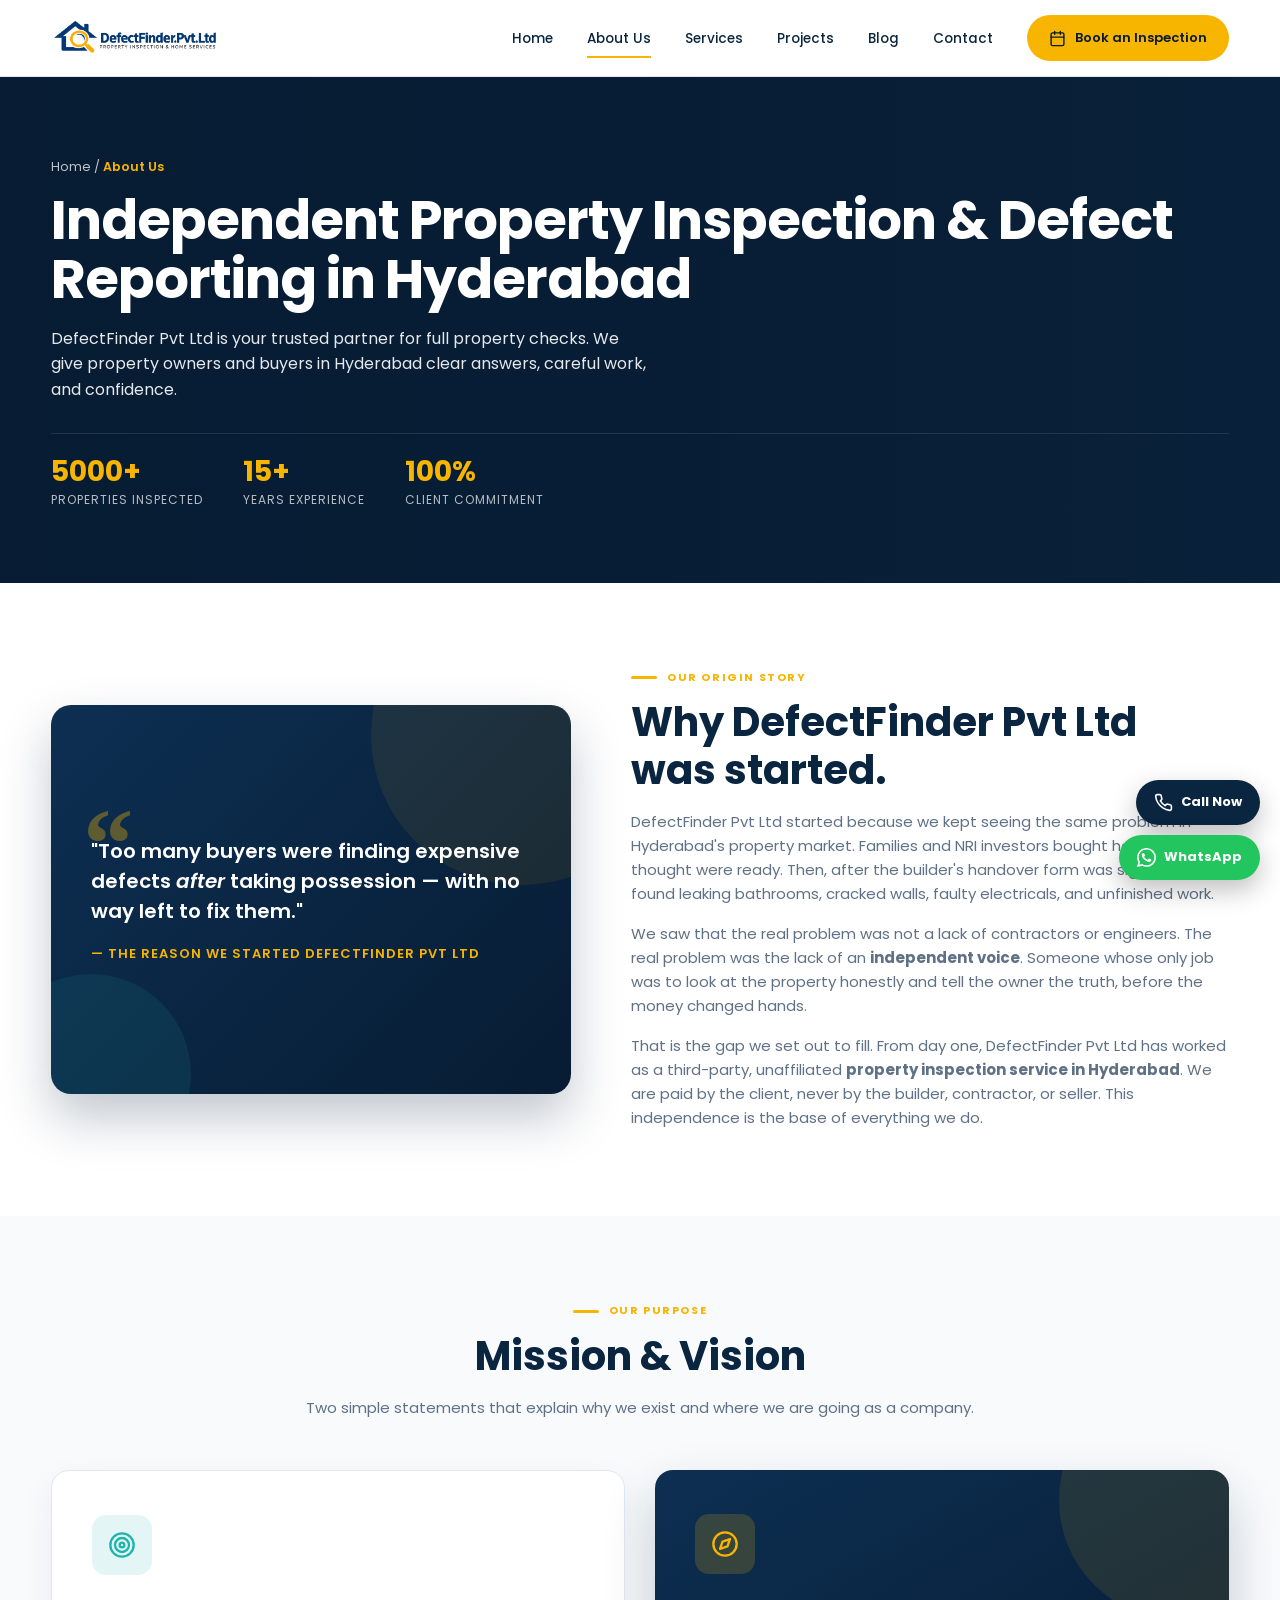
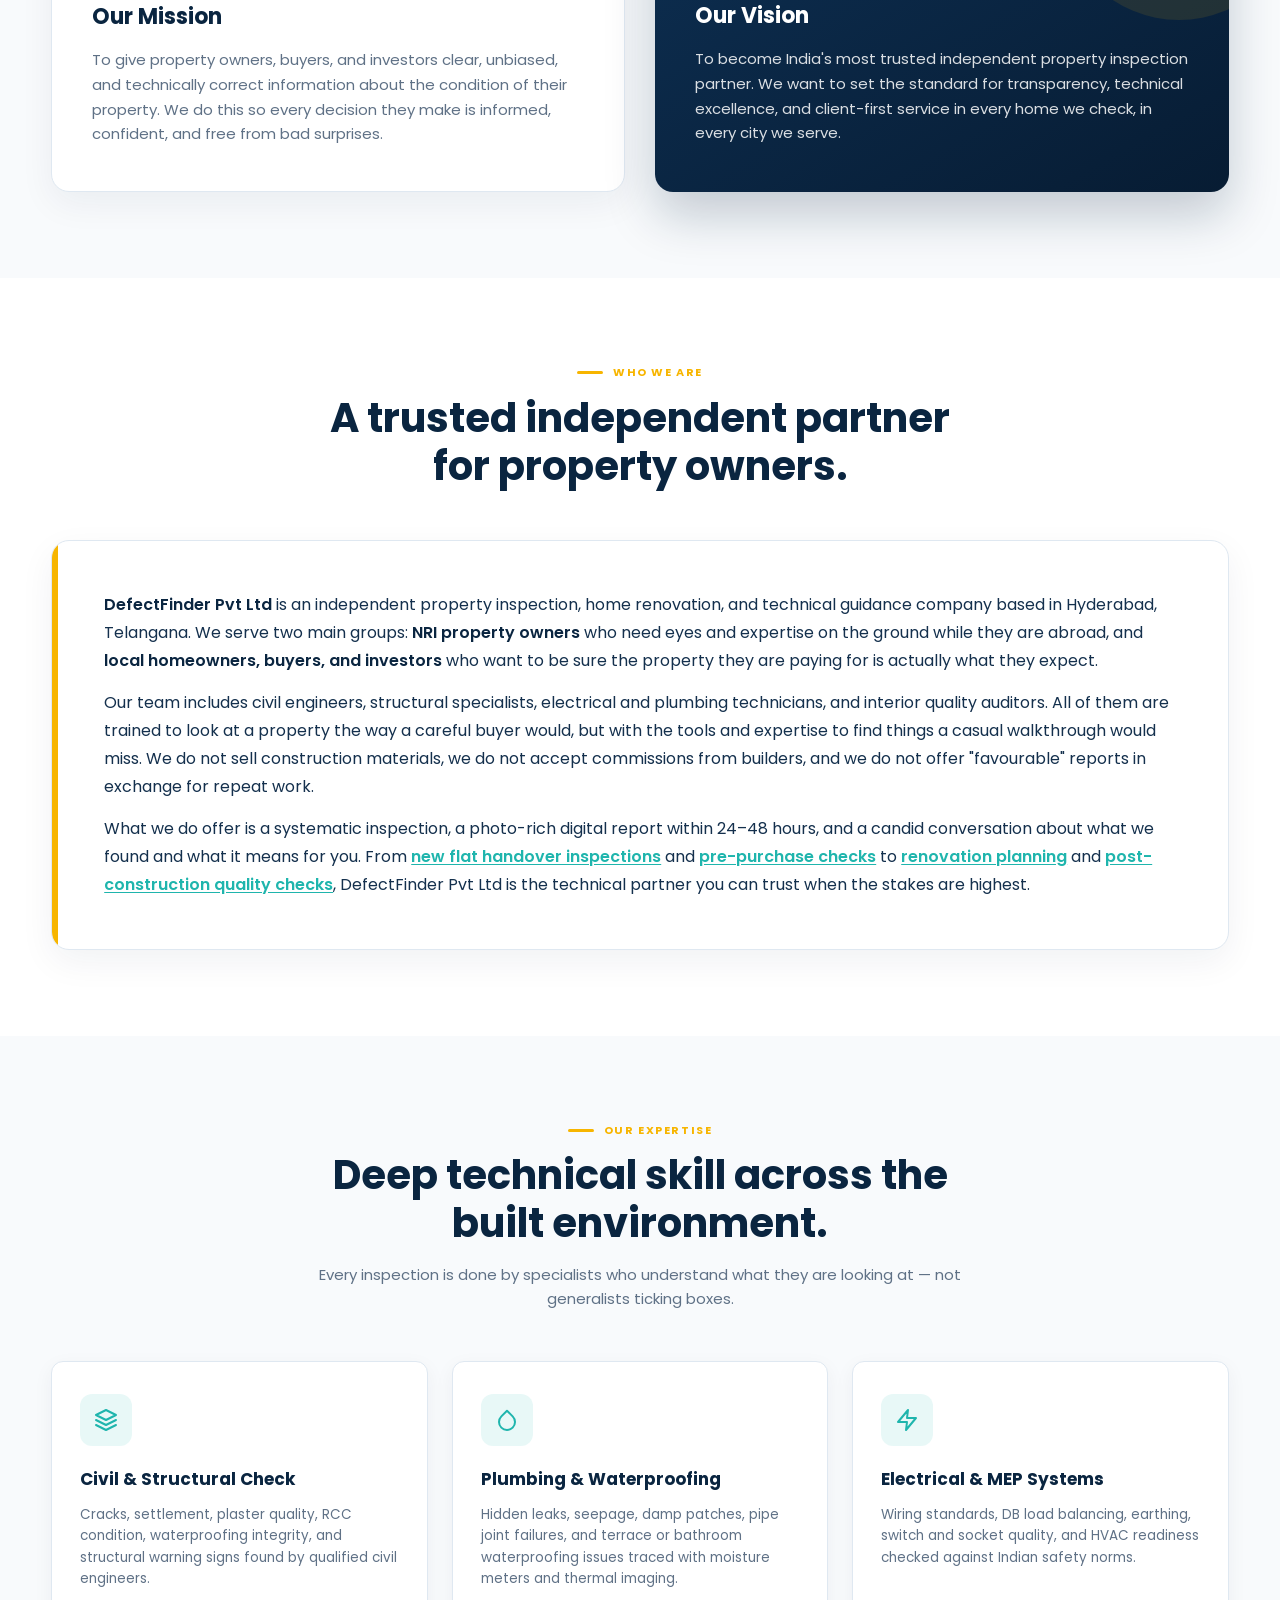
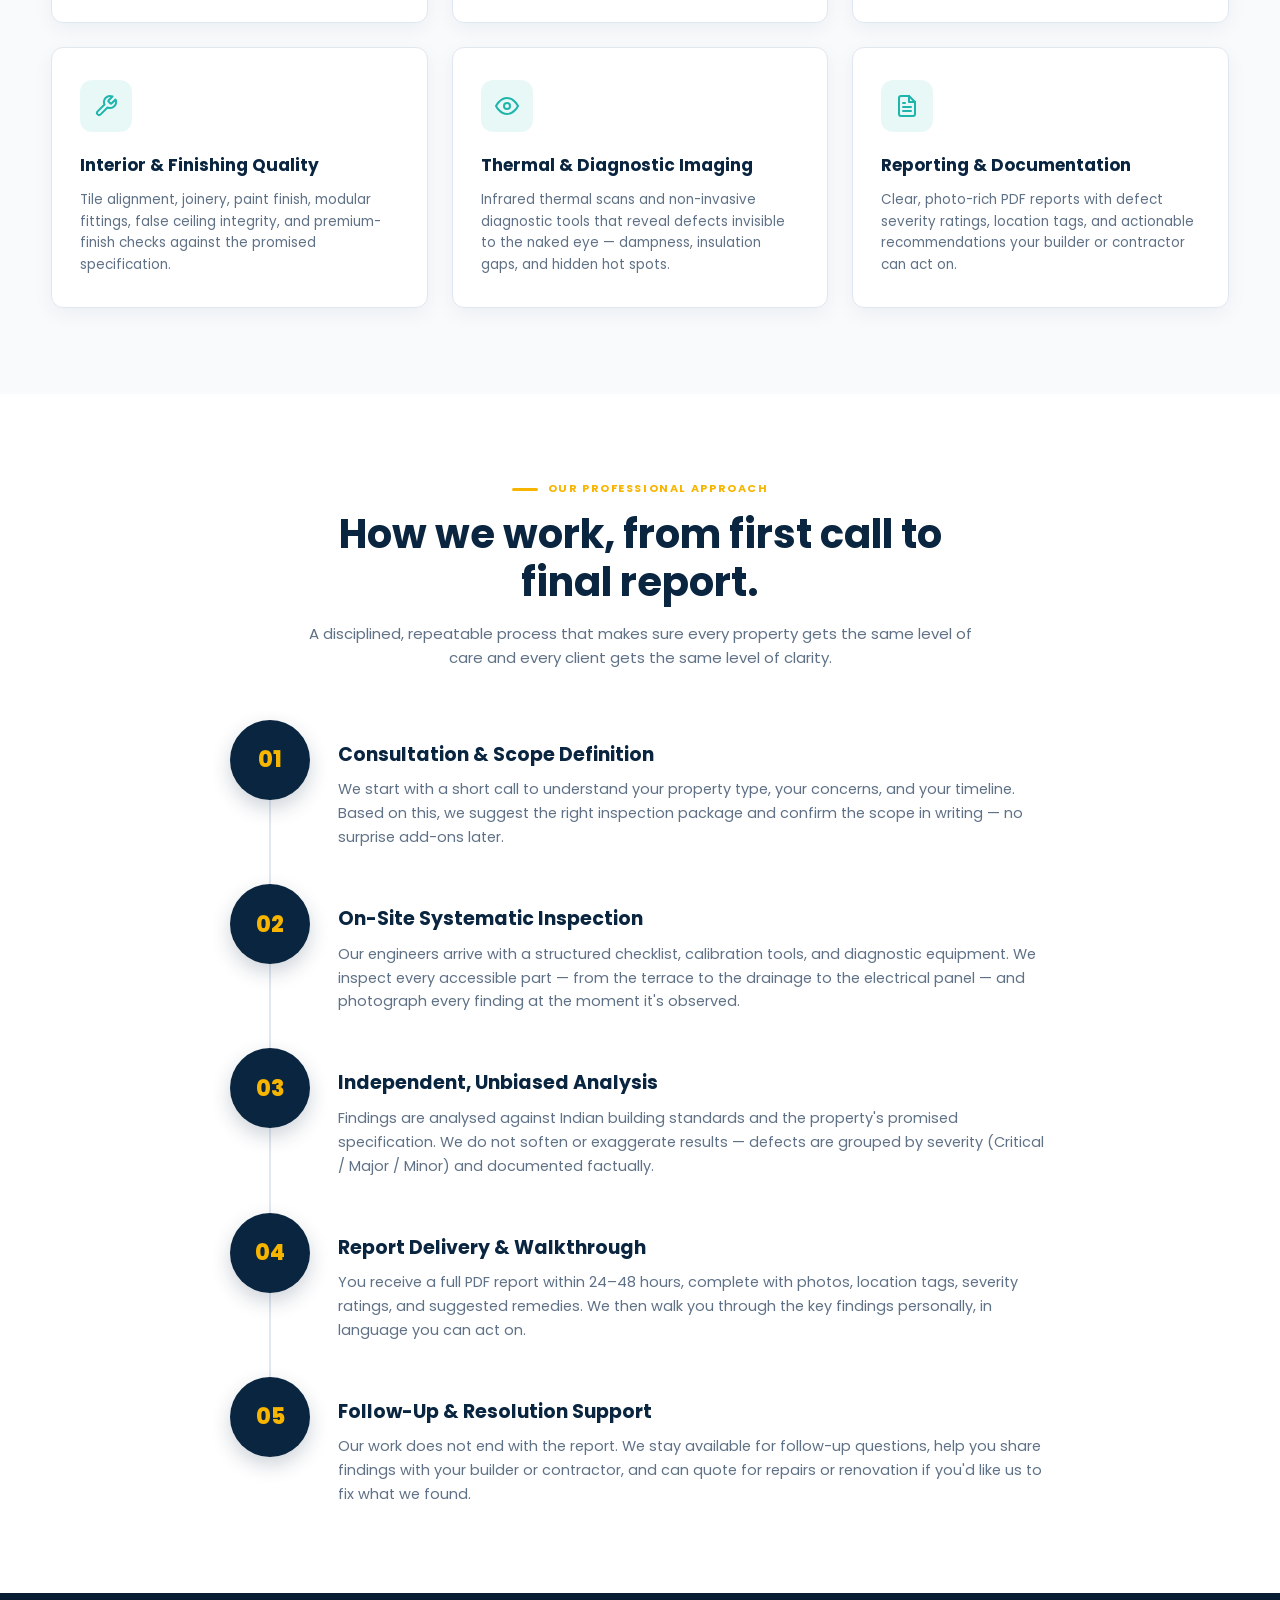
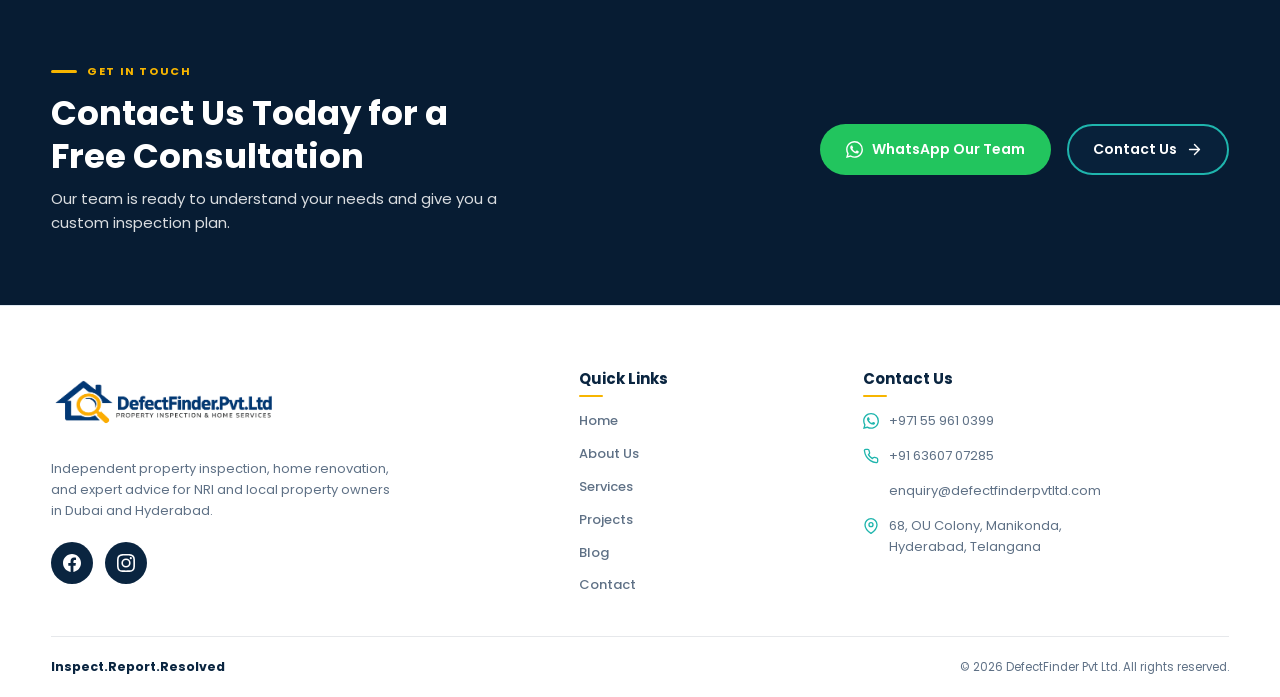
==== commit 49b9746f: "Update email to enquiry@defectfinderpvtltd.com and sync site consistency" ====
--- a/about.html
+++ b/about.html
@@ -619,6 +619,7 @@
           <div class="footer-contact">
             <a href="https://wa.me/971559610399?text=Hello%20DefectFinder!" target="_blank" rel="noopener"><svg class="ic"><use href="#i-wa"/></svg> +971 55 961 0399</a>
             <a href="tel:+916360707285"><svg class="ic"><use href="#i-phone"/></svg> +91 63607 07285</a>
+            <a href="mailto:enquiry@defectfinderpvtltd.com"><svg class="ic"><use href="#i-mail"/></svg> enquiry@defectfinderpvtltd.com</a>
             <a href="https://maps.google.com/?q=68,+OU+Colony,+Manikonda,+Hyderabad,+Telangana" target="_blank" rel="noopener"><svg class="ic"><use href="#i-pin"/></svg> 68, OU Colony, Manikonda,<br>Hyderabad, Telangana</a>
           </div>
         </div>
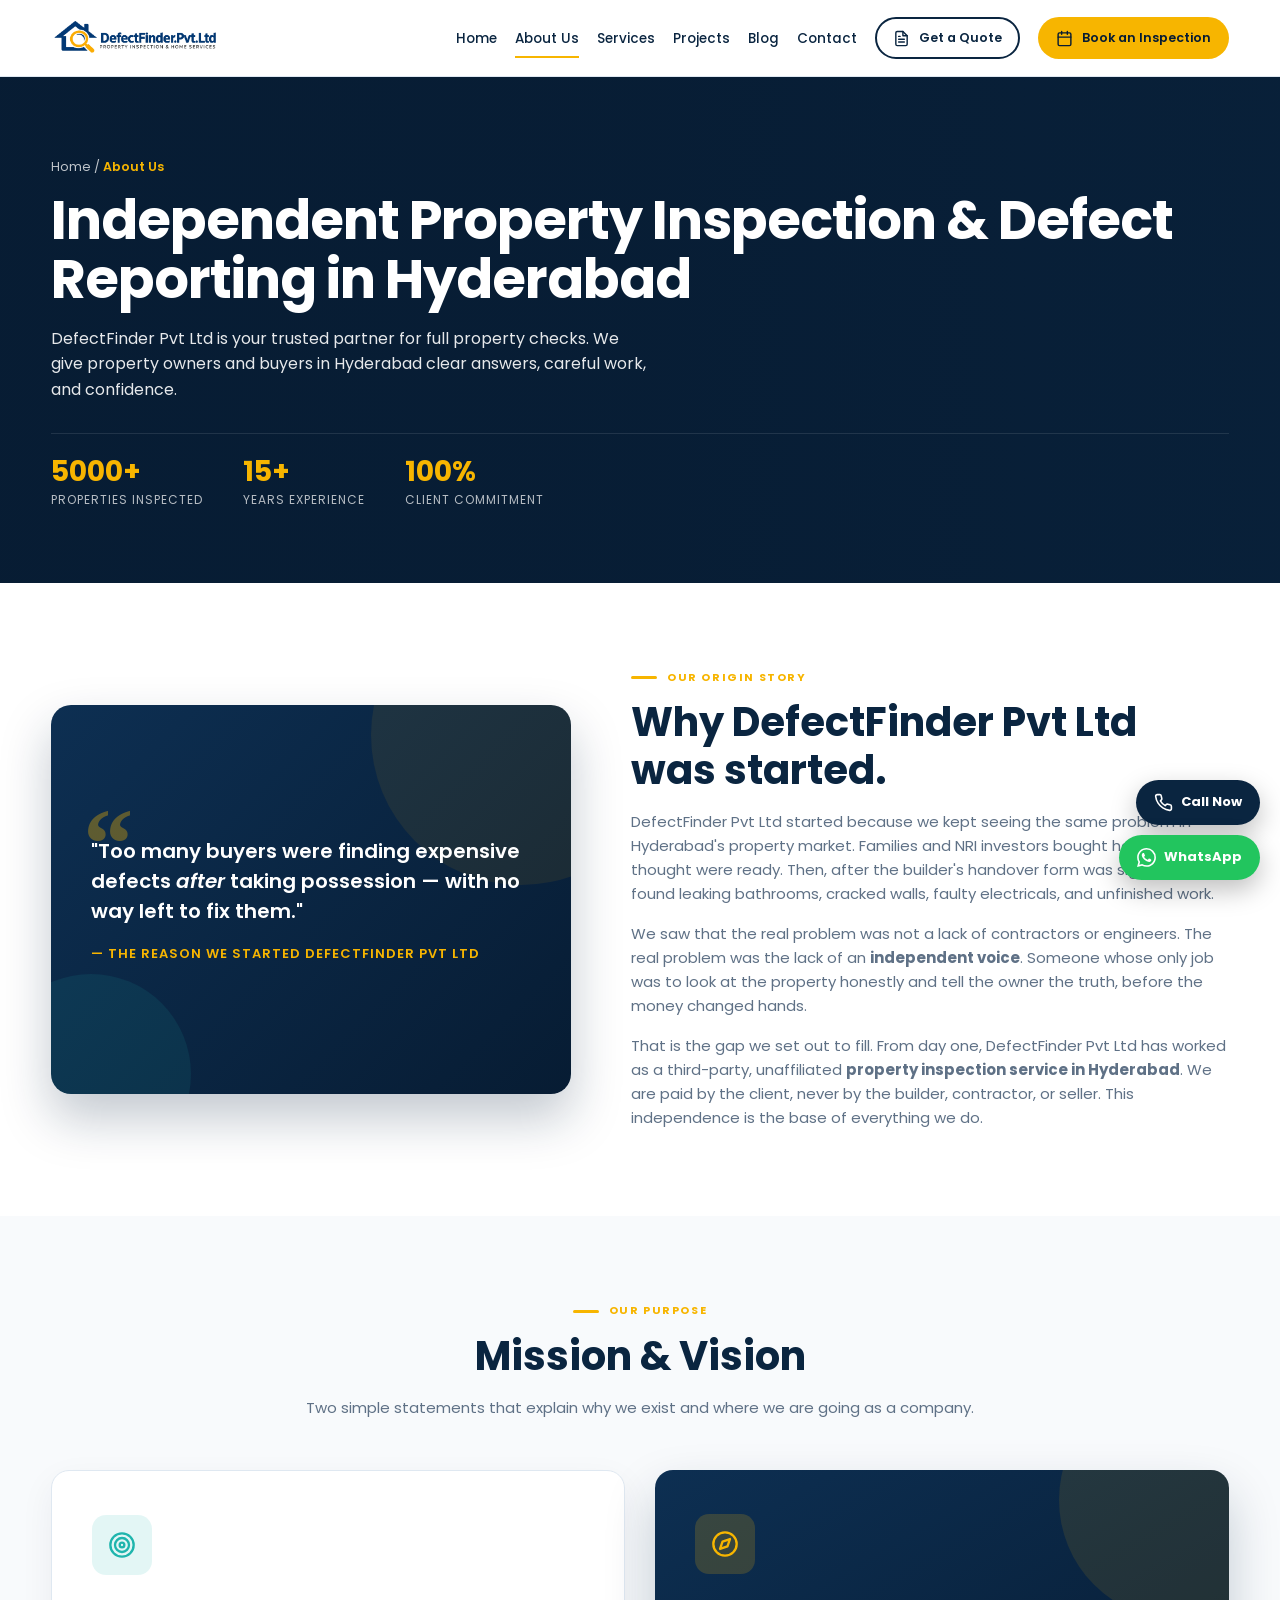
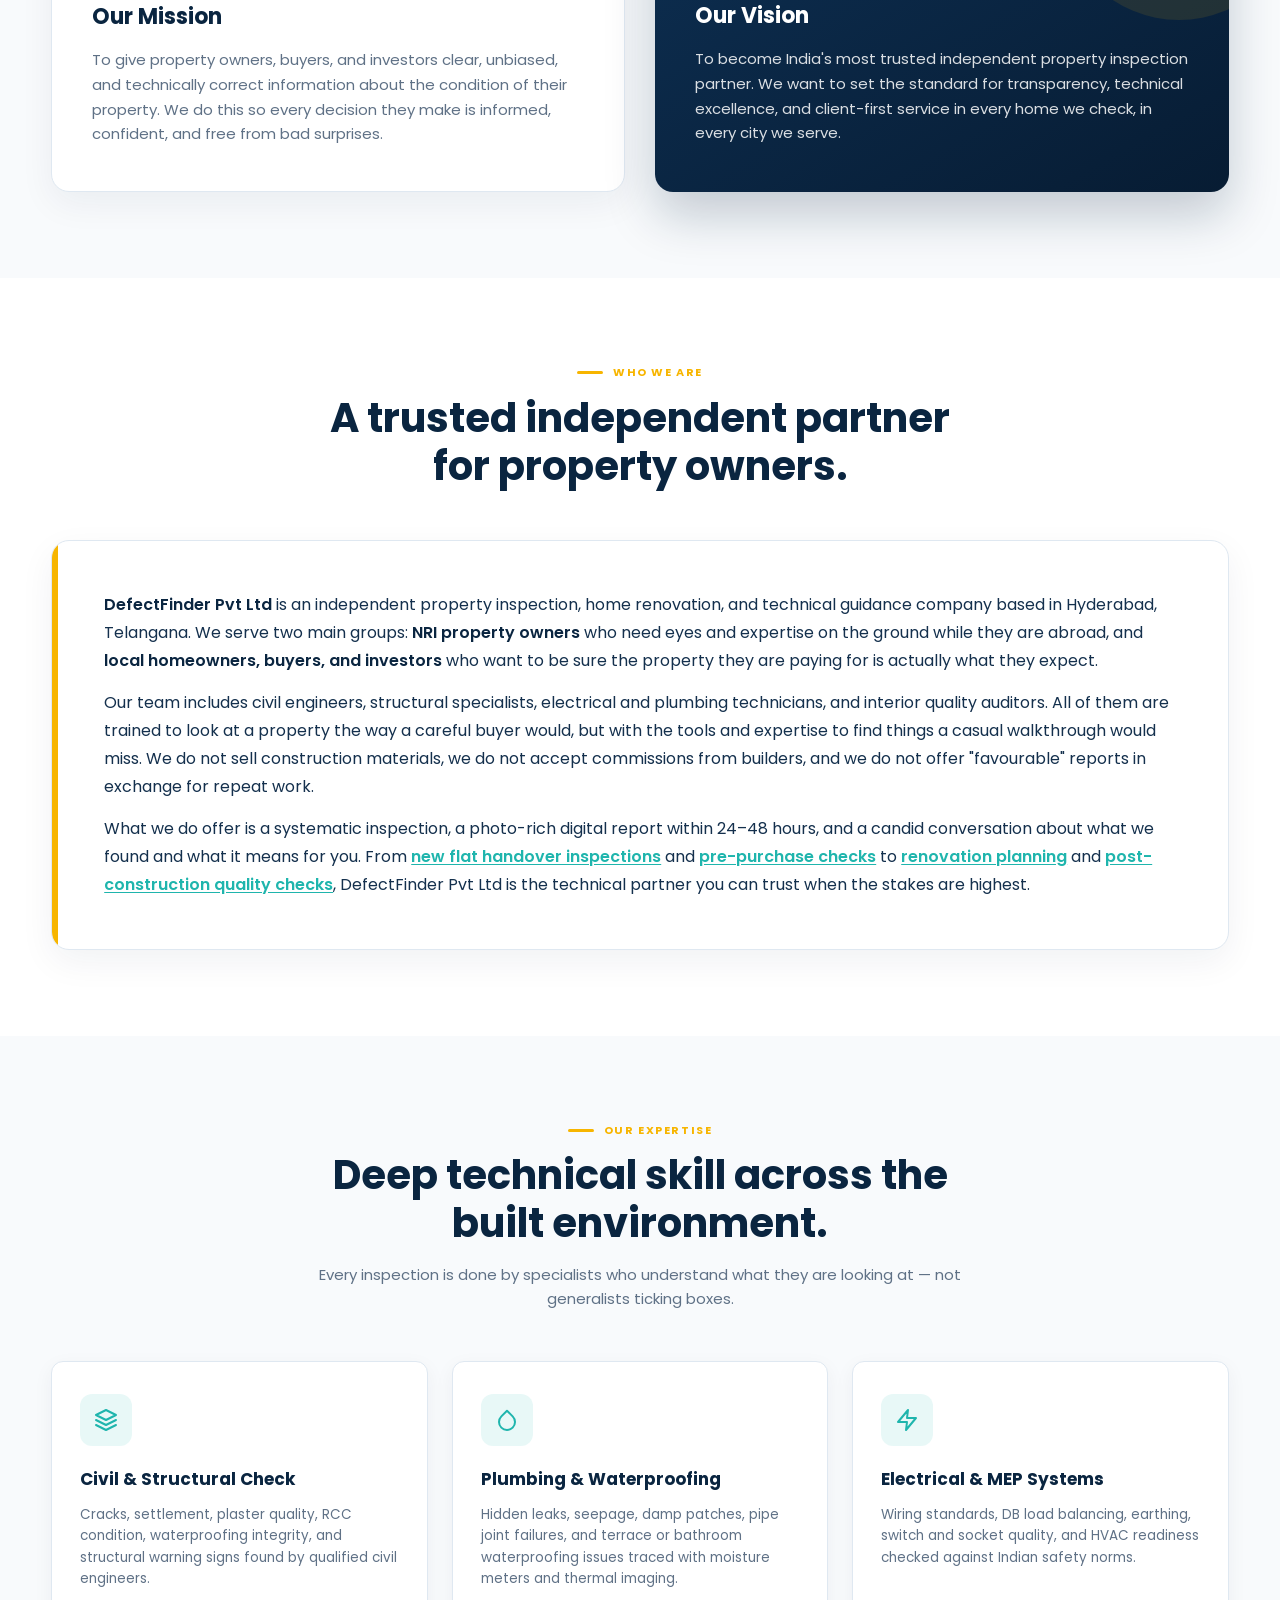
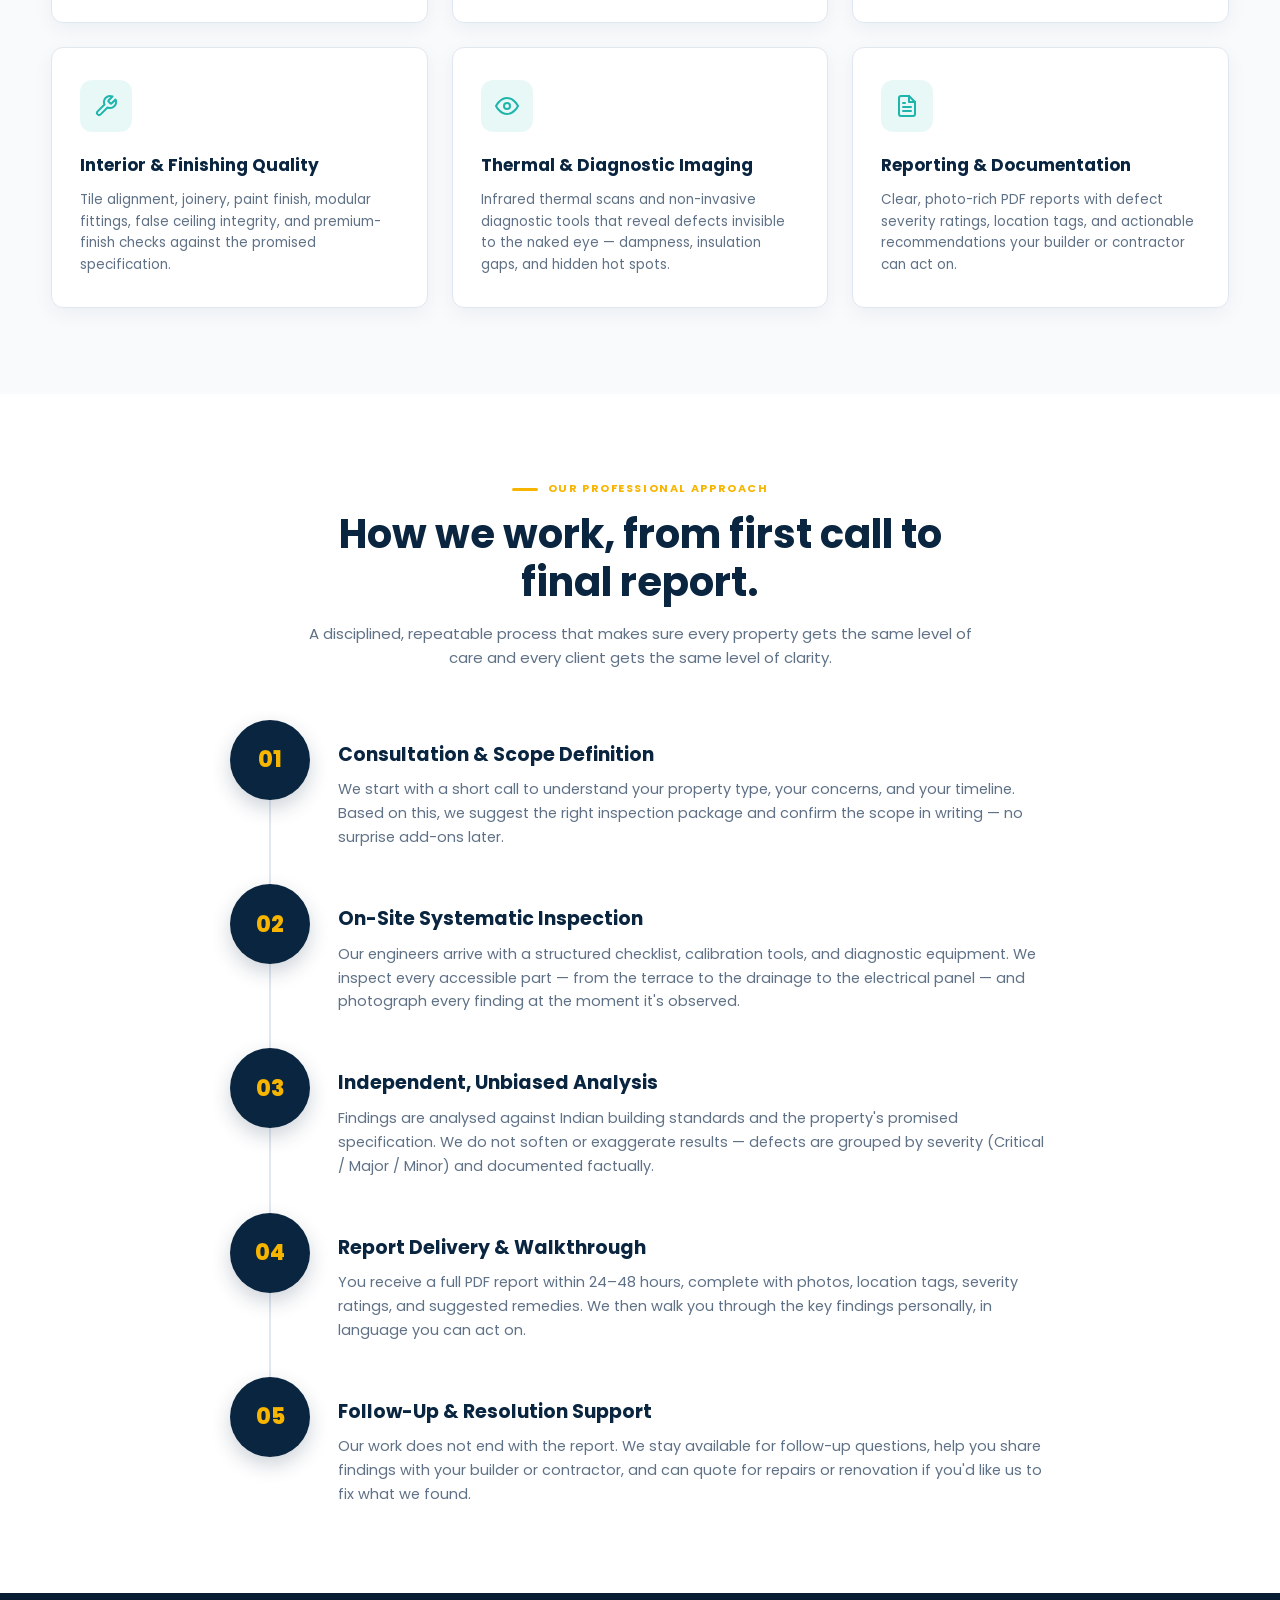
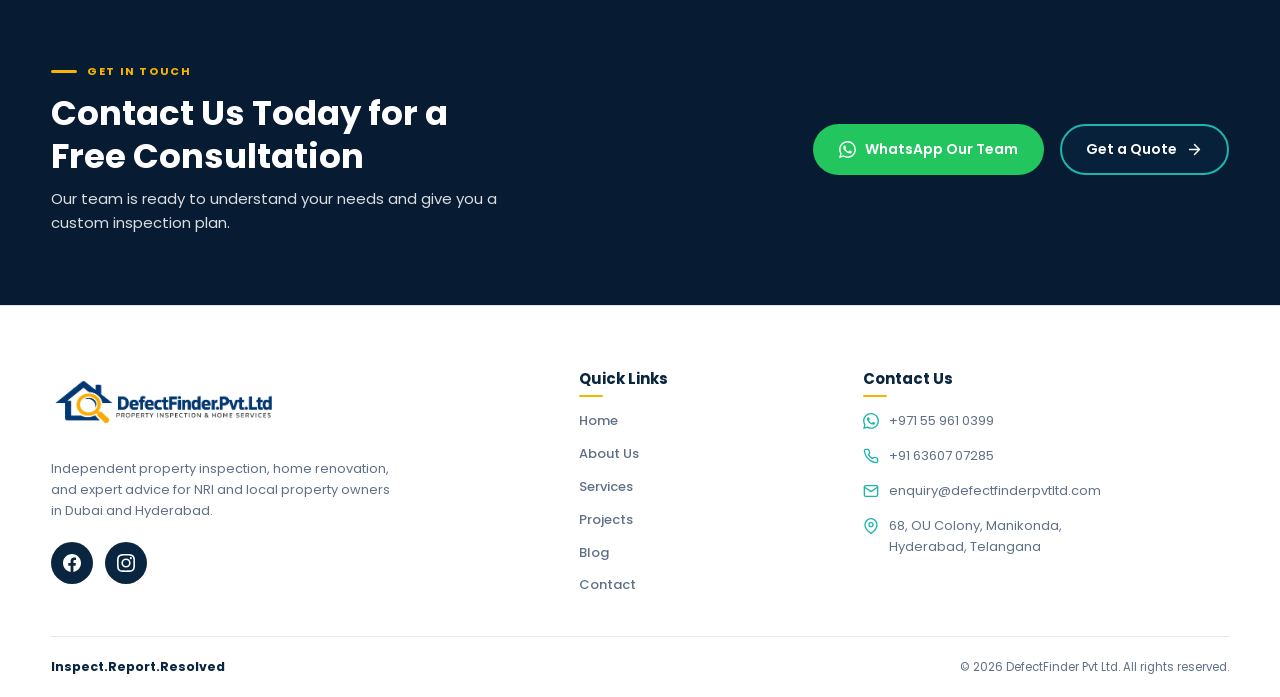
==== commit c052faf4: "Update email to enquiry@defectfinderpvtltd.com and sync site consistency" ====
--- a/about.html
+++ b/about.html
@@ -12,11 +12,11 @@
 
   <!-- Google Analytics (GA4) -->
   <script async src="https://www.googletagmanager.com/gtm.js?id=GTM-PZFQQ9ZD"></script>
-<script>
-  window.dataLayer = window.dataLayer || [];
-  function gtag(){dataLayer.push(arguments);}
-  gtag('js', new Date());
-</script>
+  <script>
+    window.dataLayer = window.dataLayer || [];
+    function gtag(){dataLayer.push(arguments);}
+    gtag('js', new Date());
+  </script>
 
   <!-- Favicons -->
   <link rel="icon" type="image/png" href="/favicon-96x96.png" sizes="96x96" />
@@ -136,14 +136,18 @@
     .header { background: #fff; position: sticky; top: 0; z-index: 1000; border-bottom: 1px solid var(--border); }
     .nav-inner { height: 76px; display: flex; align-items: center; justify-content: space-between; gap: 20px; }
     .logo-img { height: 56px; width: auto; object-fit: contain; }
-    .nav-links { display: flex; align-items: center; gap: 34px; }
+    .nav-links { display: flex; align-items: center; gap: 18px; }
     .nav-links a { color: var(--navy); font-size: 13.5px; font-weight: 500; padding: 8px 0; border-bottom: 2px solid transparent; transition: .25s; }
     .nav-links a:hover, .nav-links a.active { border-color: var(--amber); color: var(--navy); }
-    .nav-cta { padding: 11px 20px; font-size: 13px; }
+    
+    .nav-cta { padding: 10px 16px; font-size: 12.5px; }
+    .nav-cta-quote { background: transparent; color: var(--navy); border: 2px solid var(--navy); }
+    .nav-cta-quote:hover { background: var(--navy); color: #fff; }
+    
     .menu-toggle { display: none; background: transparent; border: 1px solid var(--border); color: var(--navy); width: 42px; height: 42px; border-radius: 8px; font-size: 22px; cursor: pointer; }
 
     /* PAGE HERO */
-    .page-hero { position: relative; background: var(--navy) url('') right center / cover no-repeat; color: #fff; padding: 80px 0 74px; }
+    .page-hero { position: relative; background: var(--navy) url('assets/hyderabad.webp') right center / cover no-repeat; color: #fff; padding: 80px 0 74px; }
     .page-hero::before { content: ""; position: absolute; inset: 0; background: linear-gradient(90deg, rgba(7,28,51,.96) 0%, rgba(7,28,51,.85) 50%, rgba(7,28,51,.55) 100%); }
     .page-hero .container { position: relative; }
     .breadcrumbs { font-size: 12.5px; color: rgba(255,255,255,.75); margin-bottom: 14px; }
@@ -289,7 +293,7 @@
     .fab.call { background: var(--navy); }
 
     /* MODAL */
-    dialog { border: 0; border-radius: 16px; padding: 0; width: min(640px, 94%); margin: auto; box-shadow: 0 30px 80px rgba(0,0,0,.35); max-height: 92vh; }
+    dialog { border: 0; border-radius: 16px; padding: 0; width: min(640px, 94%); margin: auto; box-shadow: 0 30px 80px rgba(0,0,0,.35); max-height: 92vh; overflow-y: auto; }
     dialog::backdrop { background: rgba(7,28,51,.65); backdrop-filter: blur(3px); }
     .modal-head { background: var(--navy); color: #fff; padding: 20px 26px; display: flex; justify-content: space-between; align-items: center; border-bottom: 4px solid var(--amber); }
     .modal-head h3 { font-size: 18px; }
@@ -317,7 +321,8 @@
       .nav-links { position: absolute; top: 100%; left: 0; width: 100%; background: #fff; border-bottom: 1px solid var(--border); flex-direction: column; align-items: flex-start; gap: 4px; padding: 14px 5% 20px; display: none; box-shadow: 0 10px 20px rgba(0,0,0,0.05); }
       .nav-links.show { display: flex; }
       .nav-links li { width: 100%; }
-      .nav-links a { display: inline-block; }
+      .nav-links a { display: inline-block; padding: 12px 0; font-size: 15px; width: 100%; }
+      .nav-cta, .nav-cta-quote { width: 100%; justify-content: center; margin-top: 8px; }
       .footer-top { grid-template-columns: 1fr; gap: 30px; }
       .footer-bottom { flex-direction: column; text-align: center; justify-content: center; }
     }
@@ -359,6 +364,7 @@
     <symbol id="i-eye" viewBox="0 0 24 24"><path d="M1 12s4-8 11-8 11 8 11 8-4 8-11 8-11-8-11-8z"/><circle cx="12" cy="12" r="3"/></symbol>
     <symbol id="i-facebook" viewBox="0 0 24 24"><path d="M24 12.073c0-6.627-5.373-12-12-12s-12 5.373-12 12c0 5.99 4.388 10.954 10.125 11.854v-8.385H7.078v-3.47h3.047V9.43c0-3.007 1.792-4.669 4.533-4.669 1.312 0 2.686.235 2.686.235v2.953H15.83c-1.491 0-1.956.925-1.956 1.874v2.25h3.328l-.532 3.47h-2.796v8.385C19.612 23.027 24 18.062 24 12.073z"/></symbol>
     <symbol id="i-instagram" viewBox="0 0 24 24"><path d="M12 2.163c3.204 0 3.584.012 4.85.07 3.252.148 4.771 1.691 4.919 4.919.058 1.265.069 1.645.069 4.849 0 3.205-.012 3.584-.069 4.849-.149 3.225-1.664 4.771-4.919 4.919-1.266.058-1.644.07-4.85.07-3.204 0-3.584-.012-4.849-.07-3.26-.149-4.771-1.699-4.919-4.92-.058-1.265-.07-1.644-.07-4.849 0-3.204.013-3.583.07-4.849.149-3.227 1.664-4.771 4.919-4.919 1.266-.057 1.645-.069 4.849-.069zM12 0C8.741 0 8.333.014 7.053.072 2.695.272.273 2.69.073 7.052.014 8.333 0 8.741 0 12c0 3.259.014 3.668.072 4.948.2 4.358 2.618 6.78 6.98 6.98C8.333 23.986 8.741 24 12 24c3.259 0 3.668-.014 4.948-.072 4.354-.2 6.782-2.618 6.979-6.98.059-1.28.073-1.689.073-4.948 0-3.259-.014-3.667-.072-4.947-.196-4.354-2.617-6.78-6.979-6.98C15.668.014 15.259 0 12 0zm0 5.838a6.162 6.162 0 1 0 0 12.324 6.162 6.162 0 0 0 0-12.324zM12 16a4 4 0 1 1 0-8 4 4 0 0 1 0 8zm6.406-11.845a1.44 1.44 0 1 0 0 2.881 1.44 1.44 0 0 0 0-2.881z"/></symbol>
+    <symbol id="i-mail" viewBox="0 0 24 24"><path d="M4 4h16a2 2 0 0 1 2 2v12a2 2 0 0 1-2 2H4a2 2 0 0 1-2-2V6a2 2 0 0 1 2-2z"/><path d="M22 6l-10 7L2 6"/></symbol>
   </svg>
 
   <!-- HEADER -->
@@ -375,6 +381,8 @@
         <li><a href="projects.html">Projects</a></li>
         <li><a href="blog.html">Blog</a></li>
         <li><a href="contact.html">Contact</a></li>
+        <!-- ADDED QUOTE BUTTON TO NAV -->
+        <li><button type="button" class="btn nav-cta-quote nav-cta" data-quote><svg class="ic"><use href="#i-file"/></svg> Get a Quote</button></li>
         <li><button type="button" class="btn btn-amber nav-cta" data-book><svg class="ic"><use href="#i-calendar"/></svg> Book an Inspection</button></li>
       </ul>
     </div>
@@ -577,7 +585,7 @@
         </div>
         <div class="cta-buttons">
           <a class="btn btn-green" href="https://wa.me/971559610399?text=Hello%20DefectFinder!" target="_blank" rel="noopener"><svg class="ic"><use href="#i-wa"/></svg> WhatsApp Our Team</a>
-          <a class="btn btn-outline" href="contact.html">Contact Us <svg class="ic"><use href="#i-arrow"/></svg></a>
+          <button type="button" class="btn btn-outline" data-quote>Get a Quote <svg class="ic ic-rotate"><use href="#i-arrow"/></svg></button>
         </div>
       </div>
     </section>
@@ -690,6 +698,55 @@
     </form>
   </dialog>
 
+  <!-- NEW QUOTE MODAL -->
+  <dialog id="quoteModal" aria-labelledby="quoteTitle">
+    <div class="modal-head">
+      <div>
+        <h3 id="quoteTitle">Get a Quote</h3>
+        <p>Tell us what you need and we'll send you a custom quote via WhatsApp.</p>
+      </div>
+      <button type="button" class="modal-close" data-close aria-label="Close">×</button>
+    </div>
+    <form class="booking-form" id="quoteForm">
+      <div class="form-group"><label for="q-name">Full Name *</label><input type="text" id="q-name" name="name" placeholder="Enter your full name" required autocomplete="name"></div>
+      <div class="form-group"><label for="q-phone">Phone Number *</label><input type="tel" id="q-phone" name="phone" placeholder="Enter your phone number" required autocomplete="tel" pattern="[0-9+()\-\s]{7,20}"></div>
+      
+      <div class="form-group">
+        <label for="q-property">Property Type *</label>
+        <select id="q-property" name="propertyType" required>
+          <option value="">Select property type</option>
+          <option value="2 BHK">2 BHK</option>
+          <option value="3 BHK">3 BHK</option>
+          <option value="4 BHK / Villa">4 BHK / Villa</option>
+          <option value="Commercial Property">Commercial Property</option>
+          <option value="Other">Other</option>
+        </select>
+      </div>
+      
+      <div class="form-group full"><label for="q-location">Property Location *</label><input type="text" id="q-location" name="location" placeholder="Enter exact property location (e.g. Dubai, Hyderabad)" required autocomplete="address-level2"></div>
+      
+      <div class="form-group full">
+        <label for="q-service">What do you need a quote for? *</label>
+        <select id="q-service" name="service" required>
+          <option value="">Select a service</option>
+          <option value="Home Inspection">Home Inspection</option>
+          <option value="Building Defect Report">Building Defect Report</option>
+          <option value="Water Leak Detection">Water Leak Detection</option>
+          <option value="Electrical Inspection">Electrical Inspection</option>
+          <option value="Plumbing Inspection">Plumbing Inspection</option>
+          <option value="New Flat Handover Inspection">New Flat Handover Inspection</option>
+          <option value="Home Renovation">Home Renovation</option>
+          <option value="Other / Not Sure">Other / Not Sure</option>
+        </select>
+      </div>
+
+      <div class="form-group full"><label for="q-message">Details / Specific Requirements</label><textarea id="q-message" name="message" rows="3" placeholder="Please provide any specific details so we can give you an accurate quote..."></textarea></div>
+      
+      <button type="submit" class="btn btn-amber">Request Quote via WhatsApp <svg class="ic"><use href="#i-arrow"/></svg></button>
+      <p class="form-note">Your information will be used only to respond to your enquiry.</p>
+    </form>
+  </dialog>
+
   <script>
     (function () {
       "use strict";
@@ -698,8 +755,12 @@
 
       var menuToggle = document.getElementById("menuToggle");
       var navLinks = document.getElementById("navLinks");
-      var modal = document.getElementById("bookModal");
-      var form = document.getElementById("inspectionForm");
+      var bookModal = document.getElementById("bookModal");
+      var quoteModal = document.getElementById("quoteModal");
+      
+      var bookForm = document.getElementById("inspectionForm");
+      var quoteForm = document.getElementById("quoteForm");
+      
       var dateInput = document.getElementById("date");
 
       function closeMenu() {
@@ -739,25 +800,38 @@
         dlg.showModal();
       }
 
+      // Bind Book buttons
       document.querySelectorAll("[data-book]").forEach(function (el) {
         el.addEventListener("click", function () {
           closeMenu();
-          safeShow(modal);
+          safeShow(bookModal);
         });
       });
 
-      if (modal) {
-        modal.addEventListener("click", function (e) { if (e.target === modal) modal.close(); });
-        modal.querySelectorAll("[data-close]").forEach(function (b) {
-          b.addEventListener("click", function () { modal.close(); });
+      // Bind Quote buttons
+      document.querySelectorAll("[data-quote]").forEach(function (el) {
+        el.addEventListener("click", function () {
+          closeMenu();
+          safeShow(quoteModal);
         });
-      }
-
-      if (form) {
-        form.addEventListener("submit", function (e) {
+      });
+
+      // Handle modal closing
+      document.querySelectorAll("dialog").forEach(function (dlg) {
+        dlg.addEventListener("click", function (e) {
+          if (e.target === dlg) dlg.close();
+        });
+        dlg.querySelectorAll("[data-close]").forEach(function (b) {
+          b.addEventListener("click", function () { dlg.close(); });
+        });
+      });
+
+      // Handle Book Form Submit
+      if (bookForm) {
+        bookForm.addEventListener("submit", function (e) {
           e.preventDefault();
-          if (!form.checkValidity()) { form.reportValidity(); return; }
-          var d = new FormData(form);
+          if (!bookForm.checkValidity()) { bookForm.reportValidity(); return; }
+          var d = new FormData(bookForm);
           var msg =
             "Hello DefectFinder Pvt Ltd! I would like to book an inspection.\n\n" +
             "*Name:* " + (d.get("name") || "") + "\n" +
@@ -776,9 +850,35 @@
               'event_label': d.get("inspectionType") || "Unknown"
             });
           }
+          bookForm.reset();
+          bookModal.close();
+        });
+      }
+
+      // Handle Quote Form Submit
+      if (quoteForm) {
+        quoteForm.addEventListener("submit", function (e) {
+          e.preventDefault();
+          if (!quoteForm.checkValidity()) { quoteForm.reportValidity(); return; }
+          var d = new FormData(quoteForm);
+          var msg =
+            "Hello DefectFinder Pvt Ltd! I would like to request a quote.\n\n" +
+            "*Name:* " + (d.get("name") || "") + "\n" +
+            "*Phone:* " + (d.get("phone") || "") + "\n" +
+            "*Service Needed:* " + (d.get("service") || "") + "\n" +
+            "*Property Type:* " + (d.get("propertyType") || "") + "\n" +
+            "*Location:* " + (d.get("location") || "") + "\n" +
+            "*Details:* " + (d.get("message") || "No additional details");
+          window.open("https://wa.me/" + BOOKING_WA + "?text=" + encodeURIComponent(msg), "_blank");
           
-          form.reset();
-          modal.close();
+          if (window.gtag) {
+            gtag('event', 'quote_request', {
+              'event_category': 'engagement',
+              'event_label': d.get("service") || "Unknown"
+            });
+          }
+          quoteForm.reset();
+          quoteModal.close();
         });
       }
 
